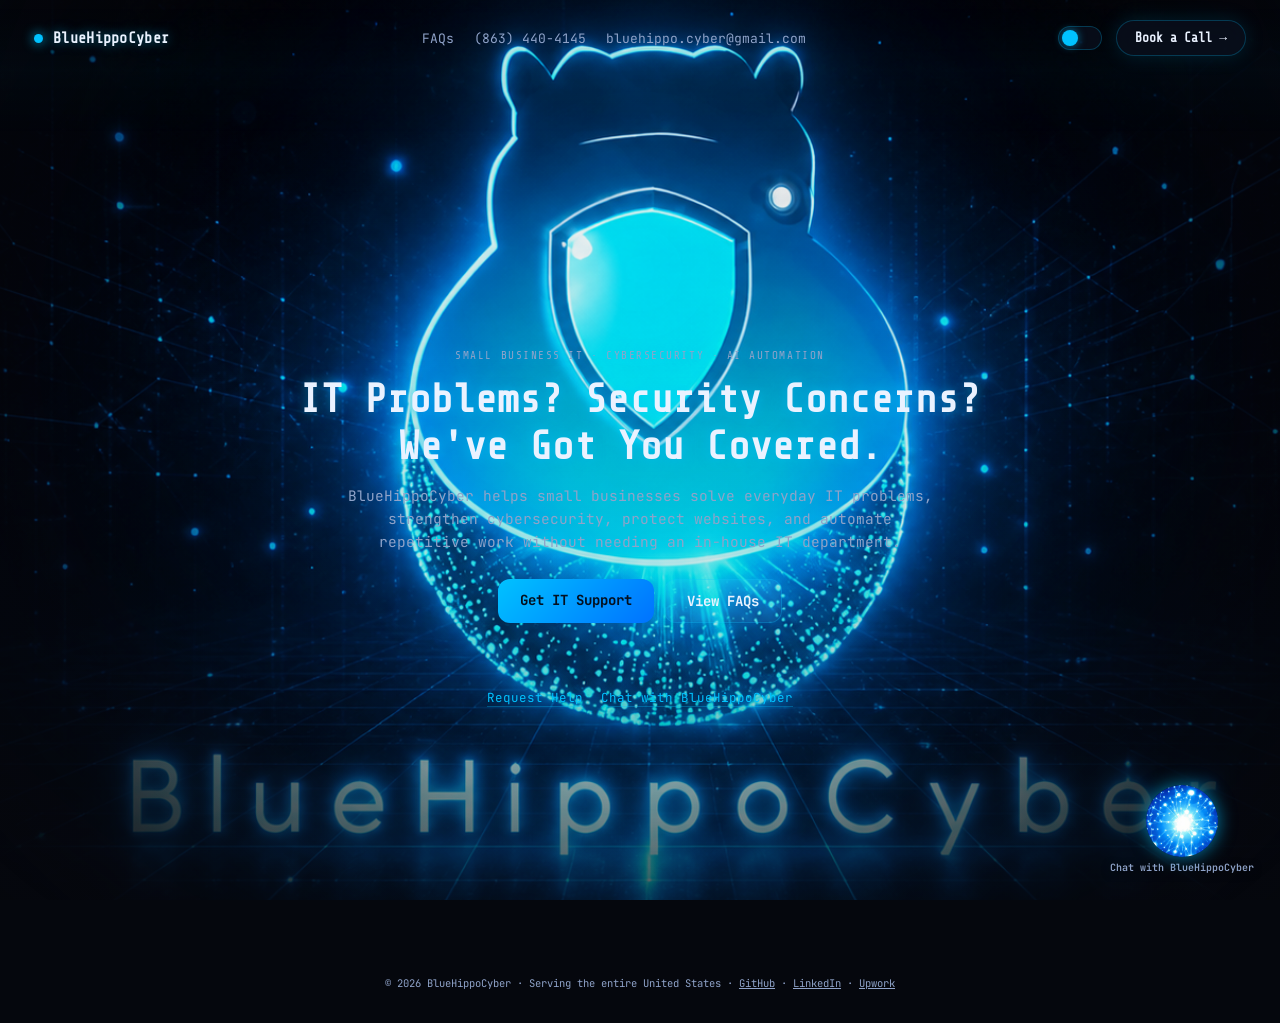
==== index.html @ e8dbc7f0 "Rework nav to automated JARVIS overlay (no dragging), service-first 6-card grid, full FAQ rewrite, s" ====
<!DOCTYPE html>
<html lang="en">
<head>
<meta charset="UTF-8" />
<meta name="viewport" content="width=device-width, initial-scale=1.0" />
<title>Small Business IT Support, Cybersecurity & AI Automation | BlueHippoCyber</title>
<meta name="description" content="BlueHippoCyber provides small business IT support, practical cybersecurity, website security, Microsoft 365 management, and AI agents & automation — one team, no jargon." />
<meta name="keywords" content="small business IT support, small business cybersecurity, website security review, Microsoft 365 management, AI automation for small business, AI agents, IT helpdesk" />
<link rel="canonical" href="https://bluehippocyber.com/" />
<meta name="robots" content="index, follow" />
<meta name="theme-color" content="#05070d" />

<meta property="og:type" content="website" />
<meta property="og:site_name" content="BlueHippoCyber" />
<meta property="og:title" content="IT Problems? Security Concerns? We've Got You Covered. | BlueHippoCyber" />
<meta property="og:description" content="Practical IT support, smarter security, and intelligent automation for small businesses — one team instead of five vendors." />
<meta property="og:url" content="https://bluehippocyber.com/" />
<meta property="og:image" content="https://bluehippocyber.com/assets/bhc-logo-black.png" />
<meta name="twitter:card" content="summary_large_image" />
<meta name="twitter:title" content="IT Problems? Security Concerns? We've Got You Covered. | BlueHippoCyber" />
<meta name="twitter:description" content="Practical IT support, smarter security, and intelligent automation for small businesses." />
<meta name="twitter:image" content="https://bluehippocyber.com/assets/bhc-logo-black.png" />

<link rel="icon" href="favicon.ico" sizes="any" />
<link rel="icon" href="favicon-32.png" type="image/png" sizes="32x32" />
<link rel="apple-touch-icon" href="apple-touch-icon.png" />
<link rel="preconnect" href="https://fonts.googleapis.com" />
<link rel="preconnect" href="https://fonts.gstatic.com" crossorigin />
<link href="https://fonts.googleapis.com/css2?family=Share+Tech+Mono&family=JetBrains+Mono:wght@400;500;600&display=swap" rel="stylesheet" />

<script type="application/ld+json">
{
  "@context": "https://schema.org",
  "@type": "ProfessionalService",
  "name": "BlueHippoCyber",
  "description": "Small business IT support, cybersecurity, website security, Microsoft 365 management, and AI agents & automation — practical help with no jargon, from one team.",
  "keywords": "small business IT support, small business cybersecurity, website security, identity and access management, MFA, AI automation, AI agents, incident response",
  "url": "https://bluehippocyber.com/",
  "telephone": "+18634404145",
  "email": "bluehippo.cyber@gmail.com",
  "areaServed": { "@type": "Country", "name": "United States" },
  "address": { "@type": "PostalAddress", "addressRegion": "FL", "addressCountry": "US" },
  "sameAs": ["https://github.com/keenan371", "https://www.linkedin.com/in/keenanmcgriff", "https://www.upwork.com/freelancers/keenanm"]
}
</script>
<script type="application/ld+json">
{
  "@context": "https://schema.org",
  "@type": "FAQPage",
  "mainEntity": [
    {"@type":"Question","name":"What does BlueHippoCyber do?","acceptedAnswer":{"@type":"Answer","text":"BlueHippoCyber provides small business IT support, cybersecurity assessments, website security, Microsoft 365 assistance, and AI automation solutions."}},
    {"@type":"Question","name":"Do you offer remote IT support?","acceptedAnswer":{"@type":"Answer","text":"Yes. Remote IT support is one of our primary services."}},
    {"@type":"Question","name":"How much do your services cost?","acceptedAnswer":{"@type":"Answer","text":"Pricing depends on the service, technical requirements, and scope. Contact us with your issue or project for an estimate."}}
  ]
}
</script>

<style>
:root{
  --bg:#05070d; --ink:#eaf2ff; --dim:#8fa3c9; --cyan:#00c2ff; --glass:rgba(14,20,38,0.55);
  --glass-border:rgba(0,194,255,0.25);
}
:root[data-theme="light"]{
  --bg:#f4f7fc; --ink:#0a1220; --dim:#4a5a78; --cyan:#0072ff; --glass:rgba(255,255,255,0.65);
  --glass-border:rgba(0,114,255,0.25);
}
*{box-sizing:border-box;margin:0;padding:0;}
html,body{height:100%;width:100%;background:var(--bg);color:var(--ink);
  font-family:"JetBrains Mono",monospace;transition:background .3s,color .3s;}
.brand,.headline,.panel h2,.eyebrow,.book-pill,.pill,.overlay-title{font-family:"Share Tech Mono",monospace;}
.headline,.eyebrow,.brand{text-shadow:0 0 12px rgba(0,194,255,0.55);}
#stage{position:relative;min-height:100vh;overflow-x:hidden;}

/* BHC logo — genuinely full-bleed, edge-to-edge, feathered so there's no
   visible crop boundary anywhere. Real glowing/pulsing motion — brightness,
   glow spread, and a slow scale breathe — so the hero has actual life.
   DO NOT REMOVE OR SHRINK THIS — it is the site's identity.
   bg-video, when present, plays underneath as an animated loop; the static
   logo stays mounted beneath it as the fallback if video can't load/play. */
.logo-bg{position:fixed;inset:0;z-index:0;overflow:hidden;background:var(--bg);pointer-events:none;transition:background .3s;}
.logo-bg img{position:absolute;top:50%;left:50%;width:120vw;height:120vh;min-width:120%;min-height:120%;
  transform:translate(-50%,-50%);object-fit:cover;opacity:0.95;
  -webkit-mask-image:radial-gradient(ellipse at 50% 40%, black 40%, transparent 82%);
  mask-image:radial-gradient(ellipse at 50% 40%, black 40%, transparent 82%);
  filter:drop-shadow(0 0 40px rgba(0,194,255,0.35));
  animation:logoBreathe 9s ease-in-out infinite;}
.logo-bg video{position:absolute;top:50%;left:50%;width:120vw;height:120vh;min-width:120%;min-height:120%;
  transform:translate(-50%,-50%);object-fit:cover;opacity:0;
  -webkit-mask-image:radial-gradient(ellipse at 50% 40%, black 40%, transparent 82%);
  mask-image:radial-gradient(ellipse at 50% 40%, black 40%, transparent 82%);
  filter:drop-shadow(0 0 40px rgba(0,194,255,0.35));
  transition:opacity .8s ease;}
.logo-bg video.ready{opacity:0.95;}
@keyframes logoBreathe{0%,100%{opacity:0.92;filter:drop-shadow(0 0 40px rgba(0,194,255,0.3));}50%{opacity:1;filter:drop-shadow(0 0 60px rgba(0,194,255,0.5));}}
.vignette{position:fixed;inset:0;z-index:3;pointer-events:none;
  background:radial-gradient(ellipse at 50% 30%, rgba(5,7,13,0) 0%, rgba(5,7,13,0.05) 40%, rgba(5,7,13,0.55) 100%);}
:root[data-theme="light"] .vignette{
  background:radial-gradient(ellipse at 50% 30%, rgba(244,247,252,0) 0%, rgba(244,247,252,0.05) 40%, rgba(244,247,252,0.55) 100%);}

.scanline{position:fixed;inset:0;z-index:4;pointer-events:none;overflow:hidden;opacity:0.35;}
.scanline::after{content:"";position:absolute;left:0;right:0;height:140px;
  background:linear-gradient(180deg,rgba(0,194,255,0) 0%,rgba(0,194,255,0.08) 50%,rgba(0,194,255,0) 100%);
  animation:scanSweep 7s linear infinite;}
@keyframes scanSweep{0%{top:-140px;}100%{top:100%;}}

.theme-toggle{border:1px solid var(--glass-border);background:var(--glass);backdrop-filter:blur(14px);
  width:44px;height:24px;border-radius:999px;display:flex;align-items:center;padding:3px;cursor:pointer;
  transition:all .2s;}
.theme-toggle .thumb{width:16px;height:16px;border-radius:50%;background:var(--cyan);transition:transform .25s;
  box-shadow:0 0 8px rgba(0,194,255,0.6);}
:root[data-theme="light"] .theme-toggle .thumb{transform:translateX(20px);}

.topbar{position:sticky;top:0;left:0;right:0;z-index:30;display:flex;align-items:center;
  justify-content:space-between;padding:20px 34px;background:rgba(5,7,13,0.0);}
:root[data-theme="light"] .topbar{background:rgba(244,247,252,0.0);}
.brand{display:flex;align-items:center;gap:10px;font-weight:700;letter-spacing:0.02em;font-size:15px;}
.brand .dot{width:9px;height:9px;border-radius:50%;background:var(--cyan);box-shadow:0 0 12px var(--cyan);}
.topbar nav{display:flex;gap:20px;font-size:13px;color:var(--dim);align-items:center;}
.topbar nav a,.topbar nav span.navlink{color:var(--dim);text-decoration:none;transition:color .2s;cursor:pointer;}
.topbar nav a:hover,.topbar nav span.navlink:hover{color:var(--ink);}
.book-pill{border:1px solid var(--glass-border);background:var(--glass);backdrop-filter:blur(14px);
  padding:9px 18px;border-radius:999px;color:var(--ink);text-decoration:none;font-size:13px;font-weight:600;
  box-shadow:0 0 20px rgba(0,194,255,0.15);transition:all .2s;}
.book-pill:hover{box-shadow:0 0 28px rgba(0,194,255,0.35);border-color:var(--cyan);}

/* ===== Home: service-first hero. Headline + CTA, then the 6-card service
   grid front and center. No FAQ competing for space here. ===== */
.home{position:relative;z-index:6;display:flex;flex-direction:column;align-items:center;
  text-align:center;padding:64px 20px 60px;min-height:100vh;justify-content:center;}
.home .eyebrow{font-size:11px;letter-spacing:.14em;text-transform:uppercase;color:var(--dim);margin-bottom:14px;}
.home .headline{font-size:clamp(26px,4vw,40px);font-weight:700;line-height:1.18;max-width:780px;margin-bottom:14px;}
.home .sub{color:var(--dim);font-size:14.5px;line-height:1.6;max-width:600px;margin-bottom:26px;}
.cta-row{display:flex;gap:10px;flex-wrap:wrap;justify-content:center;margin-bottom:40px;}
.btn{padding:12px 22px;border-radius:12px;font-size:14px;font-weight:700;text-decoration:none;
  display:inline-block;transition:transform .15s;border:none;cursor:pointer;font-family:inherit;}
.btn:hover{transform:translateY(-2px);}
.btn-primary{background:linear-gradient(135deg,#00c2ff,#0072ff);color:#04101f;}
.btn-ghost{border:1px solid var(--glass-border);color:var(--ink);background:rgba(255,255,255,0.04);}

.service-grid{display:grid;grid-template-columns:repeat(3,1fr);gap:14px;width:min(1080px,94vw);}
@media(max-width:900px){.service-grid{grid-template-columns:repeat(2,1fr);}}
@media(max-width:560px){.service-grid{grid-template-columns:1fr;}}
.service-card{text-align:left;border:1px solid var(--glass-border);border-radius:16px;padding:20px 20px 18px;
  background:var(--glass);backdrop-filter:blur(20px) saturate(140%);cursor:pointer;transition:all .18s;
  position:relative;overflow:hidden;}
.service-card:hover{border-color:var(--cyan);box-shadow:0 10px 30px rgba(0,194,255,0.2);transform:translateY(-3px);}
.service-card.featured{border-color:var(--cyan);box-shadow:0 0 24px rgba(0,194,255,0.22);}
.service-card .s-index{font-size:11px;color:var(--cyan);letter-spacing:.08em;margin-bottom:8px;display:block;}
.service-card h3{font-size:15.5px;font-weight:700;margin-bottom:6px;}
.service-card p{font-size:12px;color:var(--dim);line-height:1.5;}
.service-card .pill{position:absolute;top:16px;right:16px;}

.quick-row{margin-top:26px;display:flex;gap:18px;flex-wrap:wrap;justify-content:center;font-size:12.5px;color:var(--dim);}
.quick-row span.navlink{color:var(--cyan);text-decoration:none;cursor:pointer;border-bottom:1px solid rgba(0,194,255,0.3);}

.pill{display:inline-block;padding:4px 12px;border-radius:999px;font-size:10.5px;font-weight:700;letter-spacing:.03em;
  background:rgba(0,194,255,0.12);color:var(--cyan);border:1px solid var(--glass-border);}

/* ===== Overlay system — the JARVIS command layer. One overlay at a time:
   clicking a service/contact/FAQ fades the current view out and brings the
   selected content in with a liquid-glass expansion. No dragging, no manual
   repositioning — navigation is entirely automated. Real URLs via pushState
   so Back/Forward and sharing a link both work. ===== */
.overlay{position:fixed;inset:0;z-index:60;display:flex;align-items:center;justify-content:center;
  padding:24px;background:rgba(3,5,10,0.6);backdrop-filter:blur(6px);
  opacity:0;pointer-events:none;transition:opacity .32s ease;}
.overlay.active{opacity:1;pointer-events:auto;}
.overlay-card{width:min(760px,94vw);max-height:86vh;overflow-y:auto;background:var(--glass);
  border:1px solid var(--glass-border);border-radius:22px;backdrop-filter:blur(28px) saturate(150%);
  box-shadow:0 0 70px rgba(0,194,255,0.18), 0 24px 60px rgba(0,0,0,0.45), inset 0 1px 0 rgba(255,255,255,0.06);
  transform:scale(.92) translateY(18px);opacity:0;transition:transform .4s cubic-bezier(.2,.9,.25,1.1), opacity .4s;}
.overlay.active .overlay-card{transform:scale(1) translateY(0);opacity:1;}
.overlay-head{display:flex;align-items:center;justify-content:space-between;gap:12px;
  padding:18px 24px;border-bottom:1px solid var(--glass-border);background:rgba(0,194,255,0.05);
  position:sticky;top:0;backdrop-filter:blur(10px);}
.overlay-back{cursor:pointer;color:var(--dim);font-size:12.5px;display:flex;align-items:center;gap:6px;transition:color .15s;}
.overlay-back:hover{color:var(--cyan);}
.overlay-title{font-size:17px;font-weight:700;display:flex;align-items:center;gap:8px;}
.overlay-title .pulse-dot{width:7px;height:7px;border-radius:50%;background:var(--cyan);
  box-shadow:0 0 10px var(--cyan);animation:mpulse 1.8s ease-in-out infinite;}
.overlay-close{cursor:pointer;color:var(--dim);font-size:17px;padding:2px 6px;border-radius:6px;transition:all .15s;}
.overlay-close:hover{color:var(--ink);background:rgba(255,80,80,0.18);}
.overlay-body{padding:22px 26px 28px;font-size:13.5px;line-height:1.6;}
.overlay-body .panel-sub{color:var(--dim);font-size:12.5px;margin-bottom:14px;}
.overlay-body p{margin-bottom:10px;}
.overlay-body ul{margin:0 0 14px 18px;line-height:1.7;}

.demo-grid{display:grid;grid-template-columns:repeat(auto-fit,minmax(170px,1fr));gap:10px;margin:14px 0 16px;}
.demo-card{border:1px dashed var(--glass-border);border-radius:12px;padding:12px 14px;}
.demo-card .dtitle{color:var(--ink);font-weight:600;font-size:12.5px;margin-bottom:6px;}
.demo-badge{display:inline-block;font-size:9.5px;letter-spacing:.05em;color:var(--cyan);
  border:1px solid var(--glass-border);border-radius:999px;padding:2px 8px;text-transform:uppercase;}

.faq-tabs{display:flex;gap:8px;flex-wrap:wrap;margin-bottom:16px;}
.faq-tab{font-size:11.5px;padding:6px 13px;border-radius:999px;border:1px solid var(--glass-border);
  cursor:pointer;color:var(--dim);background:transparent;transition:all .15s;}
.faq-tab.active{color:var(--cyan);border-color:var(--cyan);background:rgba(0,194,255,0.08);}
.faq-row{display:flex;flex-direction:column;gap:10px;}
.faq-item{border:1px solid var(--glass-border);border-radius:12px;padding:14px 18px;cursor:pointer;transition:all .15s;}
.faq-item:hover{border-color:var(--cyan);}
.faq-q{font-size:13.5px;font-weight:600;display:flex;justify-content:space-between;align-items:center;gap:8px;}
.faq-q::after{content:"+";color:var(--cyan);font-size:17px;transition:transform .2s;flex-shrink:0;}
.faq-item.open .faq-q::after{transform:rotate(45deg);}
.faq-a{max-height:0;overflow:hidden;transition:max-height .25s ease;font-size:12.5px;color:var(--dim);line-height:1.55;}
.faq-item.open .faq-a{max-height:300px;margin-top:8px;}

.audit-input{background:rgba(255,255,255,0.06);border:1px solid var(--glass-border);border-radius:10px;
  padding:11px 13px;color:var(--ink);font-family:"JetBrains Mono",monospace;font-size:13px;width:100%;}
.audit-input:focus{outline:none;border-color:var(--cyan);}
.audit-input::placeholder{color:var(--dim);}
textarea.audit-input{resize:vertical;min-height:90px;line-height:1.5;}

@media(prefers-reduced-motion:reduce){
  .overlay,.overlay-card,.service-card,.logo-bg img,.logo-bg video,.scanline::after,.pulse-dot,.chat-orb,.chat-orb::after{
    transition:none !important;animation:none !important;}
}

/* liquid glass modal — chat only */
.panel-backdrop{position:fixed;inset:0;z-index:70;background:rgba(3,5,10,0.55);backdrop-filter:blur(4px);
  display:none;align-items:center;justify-content:center;}
.panel-backdrop.open{display:flex;}
.panel{width:min(480px,92vw);max-height:78vh;overflow-y:auto;background:var(--glass);
  border:1px solid var(--glass-border);border-radius:24px;padding:30px;backdrop-filter:blur(28px) saturate(150%);
  box-shadow:0 0 70px rgba(0,194,255,0.18), inset 0 1px 0 rgba(255,255,255,0.06);position:relative;}
.panel h2{font-size:19px;margin-bottom:4px;}
.panel .panel-sub{color:var(--dim);font-size:13px;margin-bottom:18px;}
.panel .close{position:absolute;top:16px;right:20px;cursor:pointer;color:var(--dim);font-size:18px;}

/* BHC chat widget */
.chat-fab{position:fixed;bottom:26px;right:26px;z-index:40;display:flex;flex-direction:column;
  align-items:center;gap:4px;cursor:pointer;}
.chat-orb{width:72px;height:72px;border-radius:50%;position:relative;overflow:hidden;
  background:radial-gradient(circle at 50% 55%, rgba(0,194,255,0.28), rgba(4,16,31,0) 70%);
  animation:mpulse 2.6s ease-in-out infinite;box-shadow:0 0 18px rgba(0,194,255,0.65);}
.chat-orb img{position:absolute;top:50%;left:50%;width:190%;height:190%;transform:translate(-50%,-50%);object-fit:cover;}
.chat-orb::after{content:"";position:absolute;inset:-6px;border-radius:50%;
  border:1px solid rgba(0,194,255,0.4);animation:mring 2.6s ease-in-out infinite;}
@keyframes mpulse{0%,100%{transform:scale(1);}50%{transform:scale(1.06);}}
@keyframes mring{0%{transform:scale(1);opacity:.7;}100%{transform:scale(1.35);opacity:0;}}
.chat-fab-label{font-size:10px;color:var(--dim);text-shadow:0 2px 8px rgba(0,0,0,0.8);font-weight:600;}
.chat-bubble{position:absolute;bottom:84px;right:0;max-width:220px;background:rgba(9,14,28,0.92);
  border:1px solid var(--glass-border);border-radius:14px 14px 4px 14px;padding:10px 13px;
  font-size:12px;line-height:1.4;color:#eaf2ff;opacity:0;transform:translateY(6px);
  transition:opacity .3s, transform .3s;pointer-events:none;}
.chat-bubble.show{opacity:1;transform:translateY(0);}
.chat-window{display:flex;flex-direction:column;height:min(60vh,520px);width:min(360px,88vw);}
.chat-log{flex:1;overflow-y:auto;padding:4px 2px 10px;display:flex;flex-direction:column;gap:10px;}
.chat-msg{max-width:85%;padding:9px 13px;border-radius:14px;font-size:13px;line-height:1.5;}
.chat-msg.user{align-self:flex-end;background:linear-gradient(135deg,#00c2ff,#0072ff);color:#04101f;border-radius:14px 14px 4px 14px;}
.chat-msg.assistant{align-self:flex-start;background:rgba(255,255,255,0.06);color:#dce8fb;border-radius:14px 14px 14px 4px;}
.chat-msg.typing{font-style:italic;color:var(--dim);}
.chat-input-row{display:flex;gap:8px;margin-top:8px;}
.chat-input-row input{flex:1;background:rgba(255,255,255,0.06);border:1px solid var(--glass-border);
  border-radius:10px;padding:10px 12px;color:var(--ink);font-family:"JetBrains Mono",monospace;font-size:13px;}
.chat-input-row input:focus{outline:none;border-color:var(--cyan);}
.chat-input-row button{background:linear-gradient(135deg,#00c2ff,#0072ff);color:#04101f;border:none;
  border-radius:10px;padding:0 16px;font-weight:700;cursor:pointer;font-family:"Share Tech Mono",monospace;}

.bottombar{text-align:center;position:relative;z-index:6;padding:0 20px 34px;font-size:10.5px;color:var(--dim);}
.bottombar a{color:var(--dim);}
@media(max-width:640px){ .topbar nav a:not(.book-pill){display:none;} }
</style>
<script>
  window.va = window.va || function () { (window.vaq = window.vaq || []).push(arguments); };
</script>
<script defer src="/_vercel/insights/script.js"></script>
</head>
<body>
<div id="stage">
  <div class="logo-bg">
    <img id="heroLogo" src="assets/bhc-logo-black.png" alt="BlueHippoCyber" />
    <video id="heroVideo" muted loop playsinline autoplay preload="none"></video>
  </div>
  <div class="scanline"></div>
  <div class="vignette"></div>

  <header class="topbar">
    <div class="brand"><span class="dot"></span> BlueHippoCyber</div>
    <nav>
      <span class="navlink" onclick="navigate('faq')">FAQs</span>
      <a href="sms:+18634404145" title="Text us">(863) 440-4145</a>
      <a href="mailto:bluehippo.cyber@gmail.com">bluehippo.cyber@gmail.com</a>
    </nav>
    <div style="display:flex;align-items:center;gap:14px;">
      <div class="theme-toggle" id="themeToggle" title="Toggle light/dark"><div class="thumb"></div></div>
      <a class="book-pill" href="https://calendar.app.google/ikEVkrWRQRKCw77V7" target="_blank" rel="noopener">Book a Call →</a>
    </div>
  </header>

  <div class="home">
    <div class="eyebrow">Small Business IT · Cybersecurity · AI Automation</div>
    <h1 class="headline">IT Problems? Security Concerns? We've Got You Covered.</h1>
    <div class="sub">BlueHippoCyber helps small businesses solve everyday IT problems, strengthen cybersecurity, protect websites, and automate repetitive work without needing an in-house IT department.</div>
    <div class="cta-row">
      <a class="btn btn-primary" href="https://calendar.app.google/ikEVkrWRQRKCw77V7" target="_blank" rel="noopener">Get IT Support</a>
      <span class="btn btn-ghost" onclick="navigate('faq')">View FAQs</span>
    </div>
    <div class="service-grid" id="serviceGrid"></div>
    <div class="quick-row">
      <span class="navlink" onclick="navigate('contact')">Request Help</span>
      <span class="navlink" onclick="openChatWidget()">Chat with BlueHippoCyber</span>
    </div>
  </div>

  <div class="chat-fab" id="chatFab">
    <div class="chat-bubble" id="chatBubble"></div>
    <div class="chat-orb"><img id="chatOrbImg" src="assets/obsidian-brain-blue.jpg" alt="BlueHippoCyber chat" /></div>
    <div class="chat-fab-label">Chat with BlueHippoCyber</div>
  </div>

  <div class="bottombar">© 2026 BlueHippoCyber · Serving the entire United States · <a href="https://github.com/keenan371" target="_blank" rel="noopener">GitHub</a> · <a href="https://www.linkedin.com/in/keenanmcgriff" target="_blank" rel="noopener">LinkedIn</a> · <a href="https://www.upwork.com/freelancers/keenanm" target="_blank" rel="noopener">Upwork</a></div>
</div>

<!-- JARVIS overlay — single automated panel, no dragging -->
<div class="overlay" id="overlay">
  <div class="overlay-card" id="overlayCard"></div>
</div>

<!-- chat-only modal -->
<div class="panel-backdrop" id="panelBackdrop">
  <div class="panel" id="panelBody">
    <div class="close" onclick="closePanel()">✕</div>
  </div>
</div>

<script>
/* ===================================================================
   Six core services + contact. Each service: title/sub/body(html)/demos.
   Demos are explicitly "Demo Coming Soon" placeholders — nothing here
   claims a video exists until real footage is uploaded.
   =================================================================== */
const SERVICES = [
  { key:"itsupport", title:"Small Business IT Support", short:"Everyday IT problems, handled remotely — no in-house IT department required.", tag:"FEATURED", featured:true,
    sub:"Practical, responsive IT support — no long-term contract required",
    body:`<p><b>Small Business IT Support</b> is our primary offer: hands-on help with the everyday IT problems that slow a small business down — slow computers, printer and network issues, email and account lockouts, new-employee setup, and vendor coordination.</p>
      <ul>
        <li><b>Remote Troubleshooting</b> — computer, software, printer and print-queue issues.</li>
        <li><b>Microsoft 365 &amp; Email Support</b> — account, access and configuration issues.</li>
        <li><b>Device &amp; Network Setup</b> — new computers, printers, Wi-Fi and office network configuration.</li>
        <li><b>Vendor Coordination</b> — we work with your ISP, software vendors and other providers so you don't have to.</li>
        <li><b>New Hire &amp; Offboarding Setup</b> — accounts, devices and access handled correctly from day one.</li>
      </ul>`,
    demos:["Windows Troubleshooting","Printer Troubleshooting","Help Desk Ticket Workflows"] },
  { key:"cybersecurity", title:"Cybersecurity Assessments & Protection", short:"Vulnerability scans, phishing tests and account security — scoped to what matters.", tag:"2026",
    sub:"Focused assessments and practical security improvements",
    body:`<p>We help small businesses find and close the security gaps that matter most — without enterprise overhead or confusing jargon.</p>
      <ul>
        <li><b>Vulnerability Assessments</b> — identify exposed systems and prioritize confirmed findings.</li>
        <li><b>Phishing Resilience Assessment</b> — test awareness and identify where safer habits and controls are needed.</li>
        <li><b>Account Security Reviews</b> — password, MFA and account practices, reviewed without collecting passwords.</li>
        <li><b>Dark Web Exposure Report</b> — review discovered business-account exposure and recommend next steps.</li>
        <li><b>Security Documentation</b> — practical policies matched to how the business operates.</li>
      </ul>`,
    demos:["Vulnerability Scan Walkthrough","Phishing Resilience Test","Dark Web Exposure Report"] },
  { key:"websecurity", title:"Website & Web Application Security", short:"Reviews for AI-built and hand-built sites alike — including vibe-coded apps.", tag:"NEW",
    sub:"Review and harden the site your business depends on",
    body:`<p>Your website is often the first thing a customer — and an attacker — sees. We review it for real-world risk and fix what matters.</p>
      <ul>
        <li><b>AI-Built Site Review</b> — a focused checkup for sites built with AI tools or "vibe-coded," checking for exposed secrets, access-control problems, authentication risks and deployment misconfigurations.</li>
        <li><b>Configuration &amp; Hardening</b> — hosting, DNS, SSL, admin access and plugin/dependency review.</li>
        <li><b>Ongoing Security Management</b> — periodic re-checks so new issues don't sit unnoticed.</li>
      </ul>
      <p style="font-size:12px;color:var(--dim);margin-top:4px;">BlueHippoCyber performs authorized, scope-limited web application security testing within its established capabilities. Comprehensive professional penetration testing can be arranged through qualified specialist providers, subject to confirmed availability and scope.</p>`,
    demos:["AI-Built Website Security Review","Security Hardening","Weekly Reporting"] },
  { key:"m365", title:"Microsoft 365 & Identity Security", short:"Monthly reviews that catch configuration drift before it becomes a problem.", tag:"RECURRING",
    sub:"A practical monthly check for configuration drift and new recommendations",
    body:`<p>Microsoft 365 changes constantly. Each month, we review the tenant's relevant security recommendations, advisories and Purview compliance items, then document the actions that matter most.</p>
      <ul><li>Security dashboard recommendations and advisories</li><li>Identity, MFA and privileged-access review</li><li>Relevant Purview compliance dashboard items</li><li>Prioritized findings and a concise monthly evidence summary</li></ul>
      <p style="font-size:12px;color:var(--dim);margin-top:4px;">Monthly plans are scoped to tenant size, licensing and access. Implementation, licenses, legal advice and compliance certification are not automatically included.</p>`,
    demos:["User Provisioning","MFA Configuration","Identity Management"] },
  { key:"aiautomation", title:"AI Agents, Copilots & Business Automation", short:"Custom agents and workflow automation for the repetitive stuff.", tag:"NEW",
    sub:"Practical automation that removes busywork, not jobs",
    body:`<p>We build AI agents and automations that handle the repetitive work eating into a small business's day — lead follow-up, scheduling, data entry and routine customer questions.</p>
      <ul>
        <li><b>Custom Agents &amp; Copilots</b> — assistants trained on your business for internal or customer-facing use.</li>
        <li><b>Microsoft Copilot &amp; Power Automate</b> — discussed case by case, dependent on licensing, integrations and validated technical scope.</li>
        <li><b>Workflow Automation</b> — connect your existing tools so information moves without manual re-entry.</li>
      </ul>`,
    demos:["Custom Agents","Knowledge Assistants","Workflow Automation"] },
  { key:"aisecurity", title:"AI Security, Governance & Digital Protection", short:"Guardrails for the AI tools your team is already using.", tag:"NEW",
    sub:"Adopting AI without creating new risk",
    body:`<p>As businesses add AI tools and agents, new risks come with them — data exposure, unreliable outputs and unclear accountability. We help set guardrails before they become problems.</p>
      <ul>
        <li><b>AI Usage Policy</b> — practical rules for how staff can (and can't) use AI tools.</li>
        <li><b>AI Risk Review</b> — assess what data your AI tools can see and where that could go wrong.</li>
        <li><b>Agent &amp; Automation Oversight</b> — guardrails for AI agents that take real actions in your systems.</li>
      </ul>`,
    demos:["AI Risk Review","Agent Oversight Setup"] },
];
const PANELS = {};
SERVICES.forEach(s => PANELS[s.key] = s);

/* ===== FAQs — complete rewrite. No LedgerGuard, no tax-firm positioning. ===== */
const FAQS = [
  { cat:"General", q:"What does BlueHippoCyber do?", a:"BlueHippoCyber provides small business IT support, cybersecurity assessments, website security, Microsoft 365 assistance, and AI automation solutions." },
  { cat:"General", q:"What types of businesses do you work with?", a:"We work with small businesses across multiple industries, including contractors, fabrication shops, professional offices, retailers, and technology service providers." },
  { cat:"General", q:"Do I need a full-time IT department to work with you?", a:"No. We help businesses that need practical IT assistance without maintaining a full-time internal IT team." },
  { cat:"IT Support", q:"Can you help with computer and printer problems?", a:"Yes. We offer remote troubleshooting for supported computer, software, printer configuration, and print queue issues. Problems requiring physical repair or onsite access are assessed separately." },
  { cat:"IT Support", q:"Do you offer remote IT support?", a:"Yes. Remote IT support is one of our primary services." },
  { cat:"IT Support", q:"Can you help with Microsoft 365 and business email?", a:"We assist with supported Microsoft 365 account, email, access, and configuration issues." },
  { cat:"IT Support", q:"Do you offer ongoing IT support?", a:"Ongoing support arrangements can be discussed based on the business's needs and agreed service scope." },
  { cat:"Cybersecurity", q:"What cybersecurity services do you offer?", a:"Services include vulnerability assessments, account security reviews, phishing resilience assessments, password hygiene reviews, security documentation, and other scoped security evaluations." },
  { cat:"Cybersecurity", q:"Can you assess the security of our website?", a:"Yes. BlueHippoCyber provides website security reviews, configuration assessments, vulnerability identification, remediation guidance, and ongoing security management." },
  { cat:"Cybersecurity", q:"Do you review AI-generated or vibe-coded websites?", a:"Yes. We review AI-built websites and applications for security weaknesses such as exposed secrets, access-control problems, authentication risks, and deployment misconfigurations." },
  { cat:"Cybersecurity", q:"Do you perform penetration testing?", a:"BlueHippoCyber performs authorized, scope-limited web application security testing within its established capabilities. Comprehensive professional penetration testing engagements can be arranged through qualified specialist providers, subject to confirmed availability and scope." },
  { cat:"Cybersecurity", q:"Can you guarantee that our business won't be hacked?", a:"No security provider can guarantee complete protection. Our goal is to identify risks, strengthen safeguards, and help businesses make informed security decisions." },
  { cat:"AI & Automation", q:"Can you build AI agents for my business?", a:"Yes. We develop custom agents and automation workflows for tasks such as information retrieval, customer intake, ticket routing, and repetitive administrative processes." },
  { cat:"AI & Automation", q:"Can you build Microsoft Copilot agents?", a:"We can discuss Microsoft Copilot and Power Automate solutions, with implementation dependent on the required licensing, integrations, and validated technical scope." },
  { cat:"AI & Automation", q:"Can you help protect company information when employees use AI?", a:"We offer AI usage policy guidance, risk assessments, and security reviews to help businesses understand and reduce potential data exposure." },
  { cat:"Working With Us", q:"How much do your services cost?", a:"Pricing depends on the service, technical requirements, and scope. Contact us with your issue or project for an estimate." },
  { cat:"Working With Us", q:"How do we get started?", a:"Submit a support request or book a consultation. We'll discuss the problem, determine the appropriate scope, and explain the next steps." },
  { cat:"Working With Us", q:"What information do you need from us?", a:"We typically begin with a description of the issue, relevant system details, and an authorized contact. Any required access is arranged securely after the scope is agreed upon." },
  { cat:"Working With Us", q:"How is our information handled?", a:"We limit access to information necessary for the agreed work and use appropriate safeguards when handling client systems and data." },
];
const FAQ_CATS = ["General","IT Support","Cybersecurity","AI & Automation","Working With Us"];
let activeFaqCat = "General";

/* ===== URL routing — real, shareable, back/forward-safe paths.
   vercel.json rewrites /services/*, /contact and /faq to this file, so a
   direct load or a shared link lands on the right overlay. ===== */
const ROUTES = {
  itsupport:"/services/it-support", cybersecurity:"/services/cybersecurity",
  websecurity:"/services/website-security", m365:"/services/microsoft-365",
  aiautomation:"/services/ai-automation", aisecurity:"/services/ai-security",
  contact:"/contact", faq:"/faq",
};
const ROUTES_REVERSE = {};
Object.keys(ROUTES).forEach(k => ROUTES_REVERSE[ROUTES[k]] = k);
let currentKey = null;
let lastContext = null; // service key that opened contact, for prefill

function renderDemos(list){
  if(!list || !list.length) return '';
  return `<div class="demo-grid">${list.map(t =>
    `<div class="demo-card"><div class="dtitle">${t}</div><span class="demo-badge">Demo Coming Soon</span></div>`
  ).join('')}</div>`;
}

function renderServiceOverlay(key){
  const p = PANELS[key];
  document.title = p.title + " | BlueHippoCyber";
  return `
    <div class="overlay-head">
      <div class="overlay-back" onclick="navigate(null)">← Back to Services</div>
      <div class="overlay-title"><span class="pulse-dot"></span>${p.title}</div>
      <div class="overlay-close" onclick="navigate(null)">✕</div>
    </div>
    <div class="overlay-body">
      <div class="panel-sub">${p.sub}</div>
      ${p.body}
      <div style="font-size:11px;letter-spacing:.1em;text-transform:uppercase;color:var(--dim);margin:18px 0 8px;">Demonstrations</div>
      ${renderDemos(p.demos)}
      <a class="btn btn-primary" href="#" onclick="navigate('contact',{service:'${key}'});return false;">Request Help With This</a>
    </div>`;
}

function renderFaqList(){
  return FAQS.filter(f => f.cat === activeFaqCat).map((f,i) =>
    `<div class="faq-item" data-i="${i}"><div class="faq-q">${f.q}</div><div class="faq-a">${f.a}</div></div>`
  ).join('');
}

function renderFaqOverlay(){
  document.title = "FAQs | BlueHippoCyber";
  return `
    <div class="overlay-head">
      <div class="overlay-back" onclick="navigate(null)">← Back</div>
      <div class="overlay-title"><span class="pulse-dot"></span>FAQs</div>
      <div class="overlay-close" onclick="navigate(null)">✕</div>
    </div>
    <div class="overlay-body">
      <div class="faq-tabs" id="faqTabs">${FAQ_CATS.map(c =>
        `<div class="faq-tab${c===activeFaqCat?' active':''}" onclick="setFaqCat('${c}')">${c}</div>`).join('')}</div>
      <div class="faq-row" id="faqList">${renderFaqList()}</div>
    </div>`;
}

function setFaqCat(cat){
  activeFaqCat = cat;
  document.getElementById('faqTabs').innerHTML = FAQ_CATS.map(c =>
    `<div class="faq-tab${c===activeFaqCat?' active':''}" onclick="setFaqCat('${c}')">${c}</div>`).join('');
  document.getElementById('faqList').innerHTML = renderFaqList();
  wireFaqItems();
}

function wireFaqItems(){
  document.querySelectorAll('#faqList .faq-item').forEach(item => {
    item.querySelector('.faq-q').addEventListener('click', () => item.classList.toggle('open'));
  });
}

function renderContactOverlay(serviceKey){
  const svc = serviceKey && PANELS[serviceKey] ? PANELS[serviceKey].title : '';
  document.title = "Contact | BlueHippoCyber";
  return `
    <div class="overlay-head">
      <div class="overlay-back" onclick="navigate(null)">← Back</div>
      <div class="overlay-title"><span class="pulse-dot"></span>Request Help</div>
      <div class="overlay-close" onclick="navigate(null)">✕</div>
    </div>
    <div class="overlay-body">
      <div class="panel-sub">${svc ? 'Re: ' + svc : 'Tell us what\\'s going on — we\\'ll take it from there.'}</div>
      <form id="leadForm" onsubmit="submitLead(event)" style="display:flex;flex-direction:column;gap:10px;">
        <input type="hidden" name="service" value="${serviceKey || ''}" />
        <input class="audit-input" name="name" placeholder="Name" required />
        <div style="display:flex;gap:10px;">
          <input class="audit-input" name="email" type="email" placeholder="Email" style="flex:1;" />
          <input class="audit-input" name="phone" type="tel" placeholder="Phone" style="flex:1;" />
        </div>
        <textarea class="audit-input" name="message" placeholder="Tell us what's going on..." required></textarea>
        <input class="audit-input" name="business" placeholder="Business name (optional)" />
        <button class="btn btn-primary" type="submit" style="margin-top:4px;">Send</button>
        <div id="leadFormMsg" style="font-size:12px;color:var(--dim);min-height:16px;"></div>
      </form>
      <p style="font-size:11.5px;color:var(--dim);margin-top:8px;">Prefer to talk first? <a href="https://calendar.app.google/ikEVkrWRQRKCw77V7" target="_blank" rel="noopener" style="color:var(--cyan);">Book a call</a> or text (863) 440-4145.</p>
    </div>`;
}

async function submitLead(event){
  event.preventDefault();
  const form = event.target;
  const btn = form.querySelector('button[type="submit"]');
  const msg = document.getElementById('leadFormMsg');
  const data = Object.fromEntries(new FormData(form).entries());
  if(!data.email && !data.phone){
    msg.textContent = "Please add an email or phone number so we can reach you.";
    msg.style.color = '#ff8080';
    return;
  }
  btn.disabled = true;
  btn.textContent = 'Sending…';
  try {
    const res = await fetch('https://n8n-jtbg.srv1669998.hstgr.cloud/webhook/bhc-website-lead', {
      method: 'POST',
      headers: { 'Content-Type': 'application/json' },
      body: JSON.stringify({ source: 'bhc-main-site-contact', sourcePage: location.pathname, ...data }),
    });
    if(!res.ok) throw new Error('bad response');
    document.getElementById('overlayCard').querySelector('.overlay-body').innerHTML =
      `<h2 style="font-size:17px;margin-bottom:4px;">Thanks for reaching out to BlueHippoCyber.</h2>
       <p>We received your request and will review it as soon as possible. If it's urgent, text (863) 440-4145.</p>`;
  } catch(e){
    btn.disabled = false;
    btn.textContent = 'Send';
    msg.textContent = "Something didn't go through — text (863) 440-4145 or email bluehippo.cyber@gmail.com directly.";
    msg.style.color = '#ff8080';
  }
}

/* ===== overlay open/close — single panel, automated transitions, real URLs ===== */
function buildOverlayHtml(key, ctx){
  if(key === 'faq') return renderFaqOverlay();
  if(key === 'contact') return renderContactOverlay(ctx && ctx.service);
  if(PANELS[key]) return renderServiceOverlay(key);
  return '';
}

function navigate(key, ctx, skipPush){
  const overlay = document.getElementById('overlay');
  const card = document.getElementById('overlayCard');
  if(key === null || key === undefined){
    overlay.classList.remove('active');
    document.title = "Small Business IT Support, Cybersecurity & AI Automation | BlueHippoCyber";
    currentKey = null;
    if(!skipPush) history.pushState({key:null}, '', '/');
    return;
  }
  if(key === 'contact' && ctx && ctx.service) lastContext = ctx.service;
  const html = buildOverlayHtml(key, ctx || (key==='contact' ? {service:lastContext} : null));
  if(!html) return;
  card.innerHTML = html;
  overlay.classList.add('active');
  currentKey = key;
  if(key === 'faq') wireFaqItems();
  if(!skipPush && ROUTES[key]) history.pushState({key}, '', ROUTES[key]);
}

window.addEventListener('popstate', () => {
  const key = ROUTES_REVERSE[location.pathname];
  navigate(key || null, null, true);
});

/* initial load — honor a direct/shared link */
(function initRoute(){
  const key = ROUTES_REVERSE[location.pathname];
  if(key){
    const card = document.getElementById('overlayCard');
    card.innerHTML = buildOverlayHtml(key);
    document.getElementById('overlay').classList.add('active');
    currentKey = key;
    if(key === 'faq') wireFaqItems();
  }
})();

/* ===== render the service grid ===== */
document.getElementById('serviceGrid').innerHTML = SERVICES.map((s,i) => `
  <div class="service-card${s.featured?' featured':''}" onclick="navigate('${s.key}')">
    <span class="pill">${s.tag}</span>
    <span class="s-index">0${i+1}</span>
    <h3>${s.title}</h3>
    <p>${s.short}</p>
  </div>`).join('');

/* ===== mobile/legacy single modal — used only by chat now ===== */
function closePanel(){
  document.getElementById('panelBackdrop').classList.remove('open');
}
document.getElementById('panelBackdrop').addEventListener('click', function(e){ if(e.target === this) closePanel(); });

/* ===== theme toggle — swaps hero logo image and dark/light CSS vars.
   Chat orb stays the neon obsidian-brain image regardless of theme. ===== */
function applyTheme(theme){
  document.documentElement.setAttribute('data-theme', theme);
  document.getElementById('heroLogo').src = theme === 'light' ? 'assets/bhc-logo-white.png' : 'assets/bhc-logo-black.png';
  localStorage.setItem('bhc-theme', theme);
}
document.getElementById('themeToggle').addEventListener('click', () => {
  const current = document.documentElement.getAttribute('data-theme') === 'light' ? 'light' : 'dark';
  applyTheme(current === 'light' ? 'dark' : 'light');
});
applyTheme(localStorage.getItem('bhc-theme') === 'light' ? 'light' : 'dark');

/* ===== animated background hook — swaps in a Higgsfield-generated loop
   once the asset exists. Until BHC_BG_VIDEO_URL is set, the static
   breathing logo (above) remains the only background; nothing here claims
   a video exists that hasn't been generated. Respects reduced-motion. ===== */
const BHC_BG_VIDEO_URL = ""; // set to e.g. "assets/bhc-bg-loop.mp4" once generated
(function initBgVideo(){
  const reduceMotion = window.matchMedia && window.matchMedia('(prefers-reduced-motion: reduce)').matches;
  if(!BHC_BG_VIDEO_URL || reduceMotion) return;
  const v = document.getElementById('heroVideo');
  v.src = BHC_BG_VIDEO_URL;
  v.addEventListener('canplay', () => v.classList.add('ready'));
  v.play().catch(() => {});
})();

/* ===== FAQ accordion is wired per-render via wireFaqItems() ===== */

/* ===== BHC chat — calls /api/chat, auto-greets, navigates via [NAV:key] ===== */
const chatHistory = [];
let chatOpen = false;

function renderChatShell(){
  document.getElementById('panelBody').innerHTML = `
    <div class="close" onclick="closePanel()">✕</div>
    <h2>BlueHippoCyber</h2>
    <div class="panel-sub">Ask about IT support, cybersecurity, website security, Microsoft 365 or AI automation</div>
    <div class="chat-window">
      <div class="chat-log" id="chatLog"></div>
      <div class="chat-input-row">
        <input id="chatInput" type="text" placeholder="Type a message…" />
        <button onclick="sendChat()">Send</button>
      </div>
    </div>`;
  document.getElementById('chatInput').addEventListener('keydown', e => { if(e.key === 'Enter') sendChat(); });
  chatHistory.forEach(m => appendChatBubble(m.role, m.content));
}

function appendChatBubble(role, text){
  const log = document.getElementById('chatLog');
  if(!log) return;
  const div = document.createElement('div');
  div.className = 'chat-msg ' + role;
  div.textContent = text;
  log.appendChild(div);
  log.scrollTop = log.scrollHeight;
  return div;
}

function openChatWidget(){
  document.getElementById('chatBubble').classList.remove('show');
  document.getElementById('panelBackdrop').classList.add('open');
  chatOpen = true;
  renderChatShell();
  if(chatHistory.length === 0) greetVisitor();
}

async function greetVisitor(){
  const bubble = appendChatBubble('assistant', "Hey — thanks for visiting BlueHippoCyber! How can I help you today? What kind of business do you have?");
  chatHistory.push({ role: 'assistant', content: bubble.textContent });
}

async function sendChat(){
  const input = document.getElementById('chatInput');
  const text = input.value.trim();
  if(!text) return;
  input.value = '';
  appendChatBubble('user', text);
  chatHistory.push({ role: 'user', content: text });

  const typing = appendChatBubble('assistant typing', 'Typing…');
  try {
    const res = await fetch('/api/chat', {
      method: 'POST',
      headers: { 'Content-Type': 'application/json' },
      body: JSON.stringify({ messages: chatHistory })
    });
    const data = await res.json();
    typing.remove();
    if(!res.ok || data.error){
      appendChatBubble('assistant', "Sorry — I'm offline right now. Call (863) 440-4145 or book a call directly.");
      return;
    }
    let reply = data.reply || '';
    const navMatch = reply.match(/\[NAV:(\w+)\]/);
    reply = reply.replace(/\[NAV:\w+\]/, '').trim();
    appendChatBubble('assistant', reply);
    chatHistory.push({ role: 'assistant', content: reply });
    if(navMatch && PANELS[navMatch[1]]){
      closePanel();
      setTimeout(() => navigate(navMatch[1]), 400);
    }
  } catch(e){
    typing.remove();
    appendChatBubble('assistant', "Sorry — I'm offline right now. Call (863) 440-4145 or book a call directly.");
  }
}

document.getElementById('chatFab').addEventListener('click', openChatWidget);

/* auto-greet bubble a few seconds after page load — invites the click, doesn't block */
window.addEventListener('load', () => {
  setTimeout(() => {
    if(chatOpen) return;
    const b = document.getElementById('chatBubble');
    b.textContent = "Hi! Click here and I'll help you find what you need.";
    b.classList.add('show');
    setTimeout(() => b.classList.remove('show'), 8000);
  }, 2500);
});
</script>
</body>
</html>
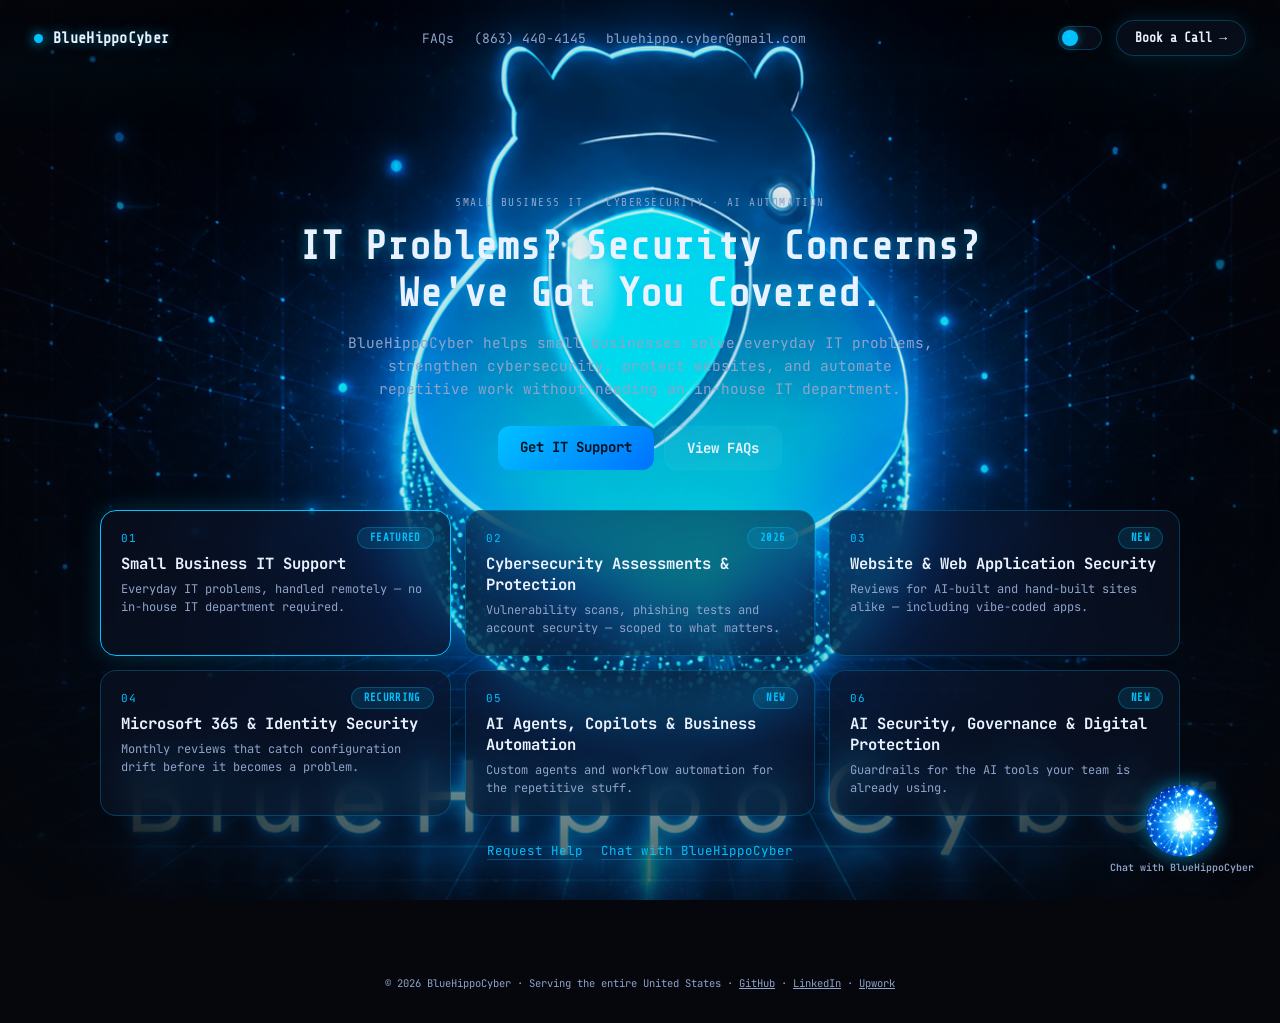
==== commit 871ccdd2: "Fix JS syntax error in contact panel string that prevented service cards and panels from rendering C" ====
--- a/index.html
+++ b/index.html
@@ -499,7 +499,7 @@
       <div class="overlay-close" onclick="navigate(null)">✕</div>
     </div>
     <div class="overlay-body">
-      <div class="panel-sub">${svc ? 'Re: ' + svc : 'Tell us what\\'s going on — we\\'ll take it from there.'}</div>
+      <div class="panel-sub">${svc ? 'Re: ' + svc : "Tell us what's going on — we'll take it from there."}</div>
       <form id="leadForm" onsubmit="submitLead(event)" style="display:flex;flex-direction:column;gap:10px;">
         <input type="hidden" name="service" value="${serviceKey || ''}" />
         <input class="audit-input" name="name" placeholder="Name" required />
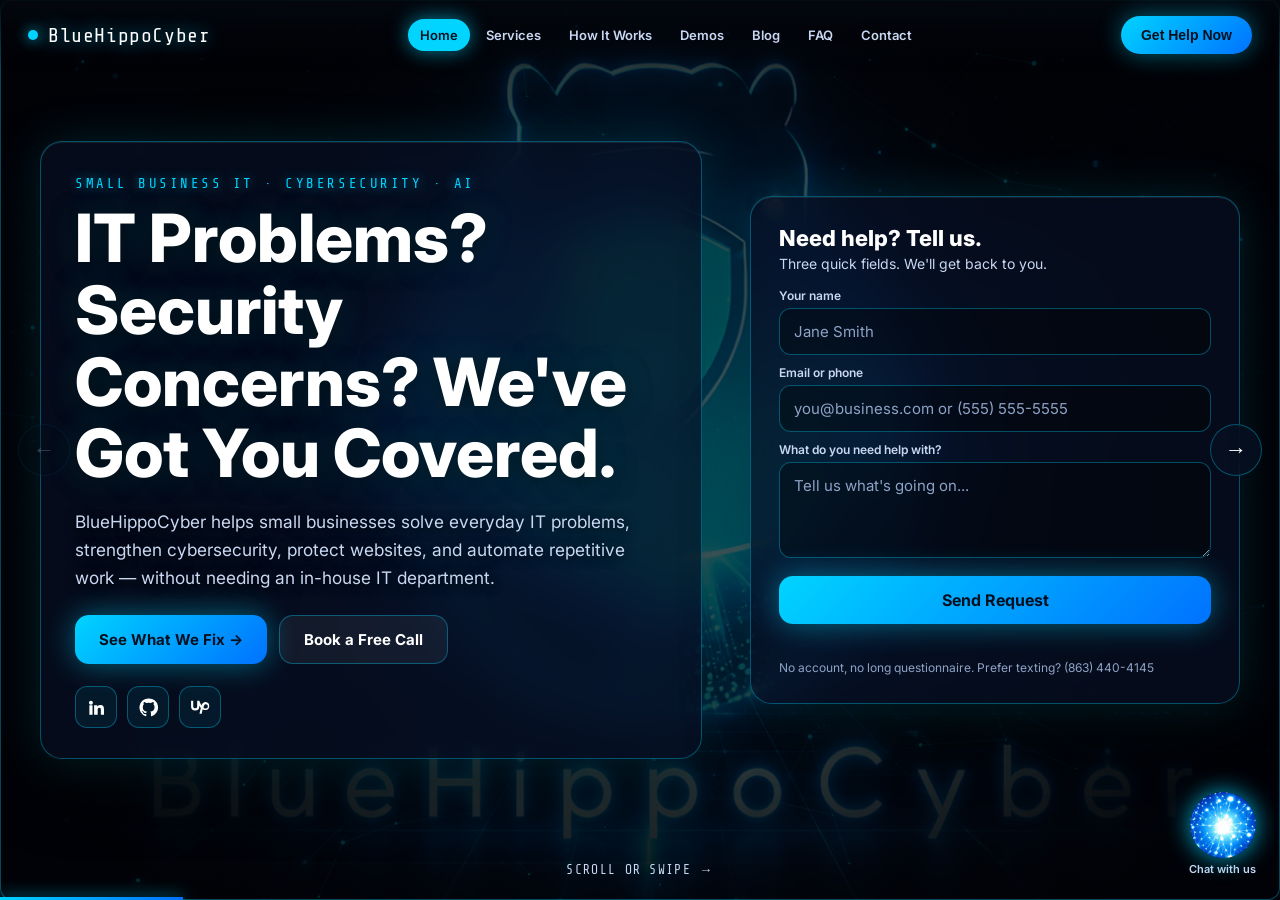
==== commit 159a6c21: "Side-scrolling story layout: floating liquid panels, hero lead form, socials, blog, demos, FAQ and c" ====
--- a/index.html
+++ b/index.html
@@ -5,11 +5,9 @@
 <meta name="viewport" content="width=device-width, initial-scale=1.0" />
 <title>Small Business IT Support, Cybersecurity & AI Automation | BlueHippoCyber</title>
 <meta name="description" content="BlueHippoCyber provides small business IT support, practical cybersecurity, website security, Microsoft 365 management, and AI agents & automation — one team, no jargon." />
-<meta name="keywords" content="small business IT support, small business cybersecurity, website security review, Microsoft 365 management, AI automation for small business, AI agents, IT helpdesk" />
 <link rel="canonical" href="https://bluehippocyber.com/" />
 <meta name="robots" content="index, follow" />
 <meta name="theme-color" content="#05070d" />
-
 <meta property="og:type" content="website" />
 <meta property="og:site_name" content="BlueHippoCyber" />
 <meta property="og:title" content="IT Problems? Security Concerns? We've Got You Covered. | BlueHippoCyber" />
@@ -17,717 +15,615 @@
 <meta property="og:url" content="https://bluehippocyber.com/" />
 <meta property="og:image" content="https://bluehippocyber.com/assets/bhc-logo-black.png" />
 <meta name="twitter:card" content="summary_large_image" />
-<meta name="twitter:title" content="IT Problems? Security Concerns? We've Got You Covered. | BlueHippoCyber" />
-<meta name="twitter:description" content="Practical IT support, smarter security, and intelligent automation for small businesses." />
 <meta name="twitter:image" content="https://bluehippocyber.com/assets/bhc-logo-black.png" />
-
-<link rel="icon" href="favicon.ico" sizes="any" />
-<link rel="icon" href="favicon-32.png" type="image/png" sizes="32x32" />
-<link rel="apple-touch-icon" href="apple-touch-icon.png" />
+<link rel="icon" href="/favicon.ico" sizes="any" />
+<link rel="icon" href="/favicon-32.png" type="image/png" sizes="32x32" />
+<link rel="apple-touch-icon" href="/apple-touch-icon.png" />
 <link rel="preconnect" href="https://fonts.googleapis.com" />
 <link rel="preconnect" href="https://fonts.gstatic.com" crossorigin />
-<link href="https://fonts.googleapis.com/css2?family=Share+Tech+Mono&family=JetBrains+Mono:wght@400;500;600&display=swap" rel="stylesheet" />
-
+<link href="https://fonts.googleapis.com/css2?family=Share+Tech+Mono&family=Inter:wght@400;500;600;700;800&display=swap" rel="stylesheet" />
 <script type="application/ld+json">
-{
-  "@context": "https://schema.org",
-  "@type": "ProfessionalService",
-  "name": "BlueHippoCyber",
-  "description": "Small business IT support, cybersecurity, website security, Microsoft 365 management, and AI agents & automation — practical help with no jargon, from one team.",
-  "keywords": "small business IT support, small business cybersecurity, website security, identity and access management, MFA, AI automation, AI agents, incident response",
-  "url": "https://bluehippocyber.com/",
-  "telephone": "+18634404145",
-  "email": "bluehippo.cyber@gmail.com",
-  "areaServed": { "@type": "Country", "name": "United States" },
-  "address": { "@type": "PostalAddress", "addressRegion": "FL", "addressCountry": "US" },
-  "sameAs": ["https://github.com/keenan371", "https://www.linkedin.com/in/keenanmcgriff", "https://www.upwork.com/freelancers/keenanm"]
-}
+{"@context":"https://schema.org","@type":"ProfessionalService","name":"BlueHippoCyber",
+"description":"Small business IT support, cybersecurity, website security, Microsoft 365 management, and AI agents & automation.",
+"url":"https://bluehippocyber.com/","telephone":"+18634404145","email":"bluehippo.cyber@gmail.com",
+"areaServed":{"@type":"Country","name":"United States"},
+"address":{"@type":"PostalAddress","addressRegion":"FL","addressCountry":"US"},
+"sameAs":["https://github.com/keenan371","https://www.linkedin.com/in/keenanmcgriff","https://www.upwork.com/freelancers/keenanm"]}
 </script>
-<script type="application/ld+json">
-{
-  "@context": "https://schema.org",
-  "@type": "FAQPage",
-  "mainEntity": [
-    {"@type":"Question","name":"What does BlueHippoCyber do?","acceptedAnswer":{"@type":"Answer","text":"BlueHippoCyber provides small business IT support, cybersecurity assessments, website security, Microsoft 365 assistance, and AI automation solutions."}},
-    {"@type":"Question","name":"Do you offer remote IT support?","acceptedAnswer":{"@type":"Answer","text":"Yes. Remote IT support is one of our primary services."}},
-    {"@type":"Question","name":"How much do your services cost?","acceptedAnswer":{"@type":"Answer","text":"Pricing depends on the service, technical requirements, and scope. Contact us with your issue or project for an estimate."}}
-  ]
-}
-</script>
-
 <style>
-:root{
-  --bg:#05070d; --ink:#eaf2ff; --dim:#8fa3c9; --cyan:#00c2ff; --glass:rgba(14,20,38,0.55);
-  --glass-border:rgba(0,194,255,0.25);
-}
-:root[data-theme="light"]{
-  --bg:#f4f7fc; --ink:#0a1220; --dim:#4a5a78; --cyan:#0072ff; --glass:rgba(255,255,255,0.65);
-  --glass-border:rgba(0,114,255,0.25);
-}
+:root{--bg:#03050b;--ink:#ffffff;--soft:#c9d8f2;--cyan:#00d4ff;--blue:#0072ff;
+  --glass:rgba(8,16,34,0.72);--glass-hi:rgba(14,28,56,0.82);--edge:rgba(0,212,255,0.35);}
 *{box-sizing:border-box;margin:0;padding:0;}
-html,body{height:100%;width:100%;background:var(--bg);color:var(--ink);
-  font-family:"JetBrains Mono",monospace;transition:background .3s,color .3s;}
-.brand,.headline,.panel h2,.eyebrow,.book-pill,.pill,.overlay-title{font-family:"Share Tech Mono",monospace;}
-.headline,.eyebrow,.brand{text-shadow:0 0 12px rgba(0,194,255,0.55);}
-#stage{position:relative;min-height:100vh;overflow-x:hidden;}
-
-/* BHC logo — genuinely full-bleed, edge-to-edge, feathered so there's no
-   visible crop boundary anywhere. Real glowing/pulsing motion — brightness,
-   glow spread, and a slow scale breathe — so the hero has actual life.
-   DO NOT REMOVE OR SHRINK THIS — it is the site's identity.
-   bg-video, when present, plays underneath as an animated loop; the static
-   logo stays mounted beneath it as the fallback if video can't load/play. */
-.logo-bg{position:fixed;inset:0;z-index:0;overflow:hidden;background:var(--bg);pointer-events:none;transition:background .3s;}
-.logo-bg img{position:absolute;top:50%;left:50%;width:120vw;height:120vh;min-width:120%;min-height:120%;
-  transform:translate(-50%,-50%);object-fit:cover;opacity:0.95;
-  -webkit-mask-image:radial-gradient(ellipse at 50% 40%, black 40%, transparent 82%);
-  mask-image:radial-gradient(ellipse at 50% 40%, black 40%, transparent 82%);
-  filter:drop-shadow(0 0 40px rgba(0,194,255,0.35));
-  animation:logoBreathe 9s ease-in-out infinite;}
-.logo-bg video{position:absolute;top:50%;left:50%;width:120vw;height:120vh;min-width:120%;min-height:120%;
-  transform:translate(-50%,-50%);object-fit:cover;opacity:0;
-  -webkit-mask-image:radial-gradient(ellipse at 50% 40%, black 40%, transparent 82%);
-  mask-image:radial-gradient(ellipse at 50% 40%, black 40%, transparent 82%);
-  filter:drop-shadow(0 0 40px rgba(0,194,255,0.35));
-  transition:opacity .8s ease;}
-.logo-bg video.ready{opacity:0.95;}
-@keyframes logoBreathe{0%,100%{opacity:0.92;filter:drop-shadow(0 0 40px rgba(0,194,255,0.3));}50%{opacity:1;filter:drop-shadow(0 0 60px rgba(0,194,255,0.5));}}
-.vignette{position:fixed;inset:0;z-index:3;pointer-events:none;
-  background:radial-gradient(ellipse at 50% 30%, rgba(5,7,13,0) 0%, rgba(5,7,13,0.05) 40%, rgba(5,7,13,0.55) 100%);}
-:root[data-theme="light"] .vignette{
-  background:radial-gradient(ellipse at 50% 30%, rgba(244,247,252,0) 0%, rgba(244,247,252,0.05) 40%, rgba(244,247,252,0.55) 100%);}
-
-.scanline{position:fixed;inset:0;z-index:4;pointer-events:none;overflow:hidden;opacity:0.35;}
-.scanline::after{content:"";position:absolute;left:0;right:0;height:140px;
-  background:linear-gradient(180deg,rgba(0,194,255,0) 0%,rgba(0,194,255,0.08) 50%,rgba(0,194,255,0) 100%);
-  animation:scanSweep 7s linear infinite;}
-@keyframes scanSweep{0%{top:-140px;}100%{top:100%;}}
-
-.theme-toggle{border:1px solid var(--glass-border);background:var(--glass);backdrop-filter:blur(14px);
-  width:44px;height:24px;border-radius:999px;display:flex;align-items:center;padding:3px;cursor:pointer;
-  transition:all .2s;}
-.theme-toggle .thumb{width:16px;height:16px;border-radius:50%;background:var(--cyan);transition:transform .25s;
-  box-shadow:0 0 8px rgba(0,194,255,0.6);}
-:root[data-theme="light"] .theme-toggle .thumb{transform:translateX(20px);}
-
-.topbar{position:sticky;top:0;left:0;right:0;z-index:30;display:flex;align-items:center;
-  justify-content:space-between;padding:20px 34px;background:rgba(5,7,13,0.0);}
-:root[data-theme="light"] .topbar{background:rgba(244,247,252,0.0);}
-.brand{display:flex;align-items:center;gap:10px;font-weight:700;letter-spacing:0.02em;font-size:15px;}
-.brand .dot{width:9px;height:9px;border-radius:50%;background:var(--cyan);box-shadow:0 0 12px var(--cyan);}
-.topbar nav{display:flex;gap:20px;font-size:13px;color:var(--dim);align-items:center;}
-.topbar nav a,.topbar nav span.navlink{color:var(--dim);text-decoration:none;transition:color .2s;cursor:pointer;}
-.topbar nav a:hover,.topbar nav span.navlink:hover{color:var(--ink);}
-.book-pill{border:1px solid var(--glass-border);background:var(--glass);backdrop-filter:blur(14px);
-  padding:9px 18px;border-radius:999px;color:var(--ink);text-decoration:none;font-size:13px;font-weight:600;
-  box-shadow:0 0 20px rgba(0,194,255,0.15);transition:all .2s;}
-.book-pill:hover{box-shadow:0 0 28px rgba(0,194,255,0.35);border-color:var(--cyan);}
-
-/* ===== Home: service-first hero. Headline + CTA, then the 6-card service
-   grid front and center. No FAQ competing for space here. ===== */
-.home{position:relative;z-index:6;display:flex;flex-direction:column;align-items:center;
-  text-align:center;padding:64px 20px 60px;min-height:100vh;justify-content:center;}
-.home .eyebrow{font-size:11px;letter-spacing:.14em;text-transform:uppercase;color:var(--dim);margin-bottom:14px;}
-.home .headline{font-size:clamp(26px,4vw,40px);font-weight:700;line-height:1.18;max-width:780px;margin-bottom:14px;}
-.home .sub{color:var(--dim);font-size:14.5px;line-height:1.6;max-width:600px;margin-bottom:26px;}
-.cta-row{display:flex;gap:10px;flex-wrap:wrap;justify-content:center;margin-bottom:40px;}
-.btn{padding:12px 22px;border-radius:12px;font-size:14px;font-weight:700;text-decoration:none;
-  display:inline-block;transition:transform .15s;border:none;cursor:pointer;font-family:inherit;}
+html,body{height:100%;background:var(--bg);color:var(--ink);font-family:Inter,system-ui,sans-serif;overflow:hidden;}
+.mono{font-family:"Share Tech Mono",monospace;}
+a{color:inherit;}
+
+/* ===== living background: hippo (video when available) + particle network ===== */
+.bg{position:fixed;inset:0;z-index:0;overflow:hidden;pointer-events:none;}
+.bg img,.bg video{position:absolute;top:50%;left:50%;width:115vw;height:115vh;transform:translate(-50%,-50%);object-fit:cover;
+  -webkit-mask-image:radial-gradient(ellipse at 50% 45%,#000 38%,transparent 80%);mask-image:radial-gradient(ellipse at 50% 45%,#000 38%,transparent 80%);}
+.bg img{animation:breathe 6s ease-in-out infinite;}
+.bg video{opacity:0;transition:opacity 1.2s;}
+.bg video.ready{opacity:1;}
+@keyframes breathe{0%,100%{opacity:.75;filter:drop-shadow(0 0 30px rgba(0,212,255,.3)) brightness(.95);transform:translate(-50%,-50%) scale(1);}
+  50%{opacity:1;filter:drop-shadow(0 0 90px rgba(0,212,255,.75)) brightness(1.25);transform:translate(-50%,-50%) scale(1.03);}}
+#net{position:fixed;inset:0;z-index:1;pointer-events:none;}
+.shade{position:fixed;inset:0;z-index:2;pointer-events:none;
+  background:radial-gradient(ellipse at 50% 50%,rgba(3,5,11,.35) 0%,rgba(3,5,11,.7) 75%);}
+.scan{position:fixed;inset:0;z-index:3;pointer-events:none;overflow:hidden;}
+.scan::after{content:"";position:absolute;left:0;right:0;height:3px;top:-10px;
+  background:linear-gradient(90deg,transparent,rgba(0,212,255,.9),transparent);box-shadow:0 0 30px 8px rgba(0,212,255,.35);
+  animation:sweep 5s linear infinite;}
+@keyframes sweep{to{top:100%;}}
+
+/* ===== top bar ===== */
+.top{position:fixed;top:0;left:0;right:0;z-index:40;display:flex;align-items:center;justify-content:space-between;
+  padding:16px 28px;background:linear-gradient(180deg,rgba(3,5,11,.9),rgba(3,5,11,0));}
+.brand{display:flex;align-items:center;gap:10px;font-family:"Share Tech Mono",monospace;font-size:20px;letter-spacing:.03em;
+  text-shadow:0 0 18px rgba(0,212,255,.8);cursor:pointer;}
+.brand .dot{width:10px;height:10px;border-radius:50%;background:var(--cyan);box-shadow:0 0 14px var(--cyan);animation:pulse 1.6s infinite;}
+@keyframes pulse{50%{transform:scale(1.5);opacity:.6;}}
+.chapters{display:flex;gap:4px;}
+.chapters button{background:none;border:none;color:var(--soft);font:600 13px Inter;padding:8px 12px;border-radius:999px;cursor:pointer;transition:.2s;}
+.chapters button:hover{color:#fff;}
+.chapters button.on{color:#04101f;background:var(--cyan);box-shadow:0 0 20px rgba(0,212,255,.6);}
+.cta-pill{background:linear-gradient(135deg,var(--cyan),var(--blue));color:#04101f;font-weight:800;font-size:14px;
+  padding:11px 20px;border-radius:999px;text-decoration:none;border:none;cursor:pointer;box-shadow:0 0 24px rgba(0,212,255,.45);}
+
+/* ===== horizontal story track ===== */
+.track{position:fixed;inset:0;z-index:10;display:flex;overflow-x:auto;overflow-y:hidden;scroll-snap-type:x mandatory;
+  scroll-behavior:smooth;scrollbar-width:none;}
+.track::-webkit-scrollbar{display:none;}
+.ch{flex:0 0 100vw;height:100vh;scroll-snap-align:start;display:flex;align-items:center;justify-content:center;
+  padding:96px 6vw 90px;position:relative;}
+.ch .inner{width:100%;max-width:1200px;opacity:0;transform:translateX(80px) scale(.97);transition:all .9s cubic-bezier(.2,.8,.2,1);}
+.ch.in .inner{opacity:1;transform:none;}
+.kicker{font-family:"Share Tech Mono",monospace;color:var(--cyan);letter-spacing:.18em;text-transform:uppercase;font-size:14px;
+  text-shadow:0 0 12px rgba(0,212,255,.7);margin-bottom:12px;}
+h1,h2{font-weight:800;line-height:1.08;text-shadow:0 2px 24px rgba(0,0,0,.9),0 0 30px rgba(0,212,255,.25);}
+h1{font-size:clamp(34px,5.2vw,68px);}
+h2{font-size:clamp(28px,3.6vw,48px);margin-bottom:10px;}
+.lead{font-size:clamp(16px,1.35vw,20px);color:var(--soft);line-height:1.6;max-width:640px;text-shadow:0 2px 12px rgba(0,0,0,.9);}
+.glass{background:var(--glass);border:1px solid var(--edge);border-radius:22px;
+  backdrop-filter:blur(22px) saturate(160%);-webkit-backdrop-filter:blur(22px) saturate(160%);
+  box-shadow:0 0 50px rgba(0,212,255,.15),0 30px 60px rgba(0,0,0,.5),inset 0 1px 0 rgba(255,255,255,.08);}
+
+/* floating liquid motion */
+.float{animation:bob 6s ease-in-out infinite;}
+@keyframes bob{0%,100%{transform:translateY(0) rotate(0);}50%{transform:translateY(-14px) rotate(.4deg);}}
+
+/* hero */
+.hero{display:grid;grid-template-columns:1.15fr .85fr;gap:48px;align-items:center;}
+.hero-copy .plate{padding:34px 34px 30px;}
+.hero-copy p.lead{margin:18px 0 24px;}
+.btns{display:flex;gap:12px;flex-wrap:wrap;}
+.btn{padding:14px 24px;border-radius:14px;font:700 15px Inter;text-decoration:none;border:none;cursor:pointer;transition:transform .15s,box-shadow .2s;}
 .btn:hover{transform:translateY(-2px);}
-.btn-primary{background:linear-gradient(135deg,#00c2ff,#0072ff);color:#04101f;}
-.btn-ghost{border:1px solid var(--glass-border);color:var(--ink);background:rgba(255,255,255,0.04);}
-
-.service-grid{display:grid;grid-template-columns:repeat(3,1fr);gap:14px;width:min(1080px,94vw);}
-@media(max-width:900px){.service-grid{grid-template-columns:repeat(2,1fr);}}
-@media(max-width:560px){.service-grid{grid-template-columns:1fr;}}
-.service-card{text-align:left;border:1px solid var(--glass-border);border-radius:16px;padding:20px 20px 18px;
-  background:var(--glass);backdrop-filter:blur(20px) saturate(140%);cursor:pointer;transition:all .18s;
-  position:relative;overflow:hidden;}
-.service-card:hover{border-color:var(--cyan);box-shadow:0 10px 30px rgba(0,194,255,0.2);transform:translateY(-3px);}
-.service-card.featured{border-color:var(--cyan);box-shadow:0 0 24px rgba(0,194,255,0.22);}
-.service-card .s-index{font-size:11px;color:var(--cyan);letter-spacing:.08em;margin-bottom:8px;display:block;}
-.service-card h3{font-size:15.5px;font-weight:700;margin-bottom:6px;}
-.service-card p{font-size:12px;color:var(--dim);line-height:1.5;}
-.service-card .pill{position:absolute;top:16px;right:16px;}
-
-.quick-row{margin-top:26px;display:flex;gap:18px;flex-wrap:wrap;justify-content:center;font-size:12.5px;color:var(--dim);}
-.quick-row span.navlink{color:var(--cyan);text-decoration:none;cursor:pointer;border-bottom:1px solid rgba(0,194,255,0.3);}
-
-.pill{display:inline-block;padding:4px 12px;border-radius:999px;font-size:10.5px;font-weight:700;letter-spacing:.03em;
-  background:rgba(0,194,255,0.12);color:var(--cyan);border:1px solid var(--glass-border);}
-
-/* ===== Overlay system — the JARVIS command layer. One overlay at a time:
-   clicking a service/contact/FAQ fades the current view out and brings the
-   selected content in with a liquid-glass expansion. No dragging, no manual
-   repositioning — navigation is entirely automated. Real URLs via pushState
-   so Back/Forward and sharing a link both work. ===== */
-.overlay{position:fixed;inset:0;z-index:60;display:flex;align-items:center;justify-content:center;
-  padding:24px;background:rgba(3,5,10,0.6);backdrop-filter:blur(6px);
-  opacity:0;pointer-events:none;transition:opacity .32s ease;}
-.overlay.active{opacity:1;pointer-events:auto;}
-.overlay-card{width:min(760px,94vw);max-height:86vh;overflow-y:auto;background:var(--glass);
-  border:1px solid var(--glass-border);border-radius:22px;backdrop-filter:blur(28px) saturate(150%);
-  box-shadow:0 0 70px rgba(0,194,255,0.18), 0 24px 60px rgba(0,0,0,0.45), inset 0 1px 0 rgba(255,255,255,0.06);
-  transform:scale(.92) translateY(18px);opacity:0;transition:transform .4s cubic-bezier(.2,.9,.25,1.1), opacity .4s;}
-.overlay.active .overlay-card{transform:scale(1) translateY(0);opacity:1;}
-.overlay-head{display:flex;align-items:center;justify-content:space-between;gap:12px;
-  padding:18px 24px;border-bottom:1px solid var(--glass-border);background:rgba(0,194,255,0.05);
-  position:sticky;top:0;backdrop-filter:blur(10px);}
-.overlay-back{cursor:pointer;color:var(--dim);font-size:12.5px;display:flex;align-items:center;gap:6px;transition:color .15s;}
-.overlay-back:hover{color:var(--cyan);}
-.overlay-title{font-size:17px;font-weight:700;display:flex;align-items:center;gap:8px;}
-.overlay-title .pulse-dot{width:7px;height:7px;border-radius:50%;background:var(--cyan);
-  box-shadow:0 0 10px var(--cyan);animation:mpulse 1.8s ease-in-out infinite;}
-.overlay-close{cursor:pointer;color:var(--dim);font-size:17px;padding:2px 6px;border-radius:6px;transition:all .15s;}
-.overlay-close:hover{color:var(--ink);background:rgba(255,80,80,0.18);}
-.overlay-body{padding:22px 26px 28px;font-size:13.5px;line-height:1.6;}
-.overlay-body .panel-sub{color:var(--dim);font-size:12.5px;margin-bottom:14px;}
-.overlay-body p{margin-bottom:10px;}
-.overlay-body ul{margin:0 0 14px 18px;line-height:1.7;}
-
-.demo-grid{display:grid;grid-template-columns:repeat(auto-fit,minmax(170px,1fr));gap:10px;margin:14px 0 16px;}
-.demo-card{border:1px dashed var(--glass-border);border-radius:12px;padding:12px 14px;}
-.demo-card .dtitle{color:var(--ink);font-weight:600;font-size:12.5px;margin-bottom:6px;}
-.demo-badge{display:inline-block;font-size:9.5px;letter-spacing:.05em;color:var(--cyan);
-  border:1px solid var(--glass-border);border-radius:999px;padding:2px 8px;text-transform:uppercase;}
-
-.faq-tabs{display:flex;gap:8px;flex-wrap:wrap;margin-bottom:16px;}
-.faq-tab{font-size:11.5px;padding:6px 13px;border-radius:999px;border:1px solid var(--glass-border);
-  cursor:pointer;color:var(--dim);background:transparent;transition:all .15s;}
-.faq-tab.active{color:var(--cyan);border-color:var(--cyan);background:rgba(0,194,255,0.08);}
-.faq-row{display:flex;flex-direction:column;gap:10px;}
-.faq-item{border:1px solid var(--glass-border);border-radius:12px;padding:14px 18px;cursor:pointer;transition:all .15s;}
-.faq-item:hover{border-color:var(--cyan);}
-.faq-q{font-size:13.5px;font-weight:600;display:flex;justify-content:space-between;align-items:center;gap:8px;}
-.faq-q::after{content:"+";color:var(--cyan);font-size:17px;transition:transform .2s;flex-shrink:0;}
-.faq-item.open .faq-q::after{transform:rotate(45deg);}
-.faq-a{max-height:0;overflow:hidden;transition:max-height .25s ease;font-size:12.5px;color:var(--dim);line-height:1.55;}
-.faq-item.open .faq-a{max-height:300px;margin-top:8px;}
-
-.audit-input{background:rgba(255,255,255,0.06);border:1px solid var(--glass-border);border-radius:10px;
-  padding:11px 13px;color:var(--ink);font-family:"JetBrains Mono",monospace;font-size:13px;width:100%;}
-.audit-input:focus{outline:none;border-color:var(--cyan);}
-.audit-input::placeholder{color:var(--dim);}
-textarea.audit-input{resize:vertical;min-height:90px;line-height:1.5;}
-
-@media(prefers-reduced-motion:reduce){
-  .overlay,.overlay-card,.service-card,.logo-bg img,.logo-bg video,.scanline::after,.pulse-dot,.chat-orb,.chat-orb::after{
-    transition:none !important;animation:none !important;}
-}
-
-/* liquid glass modal — chat only */
-.panel-backdrop{position:fixed;inset:0;z-index:70;background:rgba(3,5,10,0.55);backdrop-filter:blur(4px);
-  display:none;align-items:center;justify-content:center;}
-.panel-backdrop.open{display:flex;}
-.panel{width:min(480px,92vw);max-height:78vh;overflow-y:auto;background:var(--glass);
-  border:1px solid var(--glass-border);border-radius:24px;padding:30px;backdrop-filter:blur(28px) saturate(150%);
-  box-shadow:0 0 70px rgba(0,194,255,0.18), inset 0 1px 0 rgba(255,255,255,0.06);position:relative;}
-.panel h2{font-size:19px;margin-bottom:4px;}
-.panel .panel-sub{color:var(--dim);font-size:13px;margin-bottom:18px;}
-.panel .close{position:absolute;top:16px;right:20px;cursor:pointer;color:var(--dim);font-size:18px;}
-
-/* BHC chat widget */
-.chat-fab{position:fixed;bottom:26px;right:26px;z-index:40;display:flex;flex-direction:column;
-  align-items:center;gap:4px;cursor:pointer;}
-.chat-orb{width:72px;height:72px;border-radius:50%;position:relative;overflow:hidden;
-  background:radial-gradient(circle at 50% 55%, rgba(0,194,255,0.28), rgba(4,16,31,0) 70%);
-  animation:mpulse 2.6s ease-in-out infinite;box-shadow:0 0 18px rgba(0,194,255,0.65);}
-.chat-orb img{position:absolute;top:50%;left:50%;width:190%;height:190%;transform:translate(-50%,-50%);object-fit:cover;}
-.chat-orb::after{content:"";position:absolute;inset:-6px;border-radius:50%;
-  border:1px solid rgba(0,194,255,0.4);animation:mring 2.6s ease-in-out infinite;}
-@keyframes mpulse{0%,100%{transform:scale(1);}50%{transform:scale(1.06);}}
-@keyframes mring{0%{transform:scale(1);opacity:.7;}100%{transform:scale(1.35);opacity:0;}}
-.chat-fab-label{font-size:10px;color:var(--dim);text-shadow:0 2px 8px rgba(0,0,0,0.8);font-weight:600;}
-.chat-bubble{position:absolute;bottom:84px;right:0;max-width:220px;background:rgba(9,14,28,0.92);
-  border:1px solid var(--glass-border);border-radius:14px 14px 4px 14px;padding:10px 13px;
-  font-size:12px;line-height:1.4;color:#eaf2ff;opacity:0;transform:translateY(6px);
-  transition:opacity .3s, transform .3s;pointer-events:none;}
-.chat-bubble.show{opacity:1;transform:translateY(0);}
-.chat-window{display:flex;flex-direction:column;height:min(60vh,520px);width:min(360px,88vw);}
-.chat-log{flex:1;overflow-y:auto;padding:4px 2px 10px;display:flex;flex-direction:column;gap:10px;}
-.chat-msg{max-width:85%;padding:9px 13px;border-radius:14px;font-size:13px;line-height:1.5;}
-.chat-msg.user{align-self:flex-end;background:linear-gradient(135deg,#00c2ff,#0072ff);color:#04101f;border-radius:14px 14px 4px 14px;}
-.chat-msg.assistant{align-self:flex-start;background:rgba(255,255,255,0.06);color:#dce8fb;border-radius:14px 14px 14px 4px;}
-.chat-msg.typing{font-style:italic;color:var(--dim);}
-.chat-input-row{display:flex;gap:8px;margin-top:8px;}
-.chat-input-row input{flex:1;background:rgba(255,255,255,0.06);border:1px solid var(--glass-border);
-  border-radius:10px;padding:10px 12px;color:var(--ink);font-family:"JetBrains Mono",monospace;font-size:13px;}
-.chat-input-row input:focus{outline:none;border-color:var(--cyan);}
-.chat-input-row button{background:linear-gradient(135deg,#00c2ff,#0072ff);color:#04101f;border:none;
-  border-radius:10px;padding:0 16px;font-weight:700;cursor:pointer;font-family:"Share Tech Mono",monospace;}
-
-.bottombar{text-align:center;position:relative;z-index:6;padding:0 20px 34px;font-size:10.5px;color:var(--dim);}
-.bottombar a{color:var(--dim);}
-@media(max-width:640px){ .topbar nav a:not(.book-pill){display:none;} }
+.btn-p{background:linear-gradient(135deg,var(--cyan),var(--blue));color:#04101f;box-shadow:0 0 30px rgba(0,212,255,.45);}
+.btn-g{background:rgba(255,255,255,.06);color:#fff;border:1px solid var(--edge);}
+.socials{display:flex;gap:10px;margin-top:22px;}
+.socials a{width:42px;height:42px;border-radius:12px;display:grid;place-items:center;border:1px solid var(--edge);
+  background:rgba(0,212,255,.07);transition:.2s;}
+.socials a:hover{background:var(--cyan);box-shadow:0 0 24px rgba(0,212,255,.7);}
+.socials a:hover svg{fill:#04101f;}
+.socials svg{width:19px;height:19px;fill:#fff;}
+
+/* form */
+.form{padding:28px;}
+.form h3{font-size:22px;font-weight:800;margin-bottom:4px;}
+.form .sub{color:var(--soft);font-size:14px;margin-bottom:16px;}
+.form label{display:block;font-size:12px;font-weight:600;color:var(--soft);margin:10px 0 5px;}
+.in{width:100%;background:rgba(0,0,0,.35);border:1px solid var(--edge);border-radius:12px;padding:13px 14px;color:#fff;font:15px Inter;}
+.in:focus{outline:none;border-color:var(--cyan);box-shadow:0 0 0 3px rgba(0,212,255,.2);}
+.in::placeholder{color:#8ea3c6;}
+textarea.in{min-height:96px;resize:vertical;}
+select.in option{background:#0a1428;}
+.form .btn{width:100%;margin-top:14px;font-size:16px;}
+.msg{font-size:13px;margin-top:10px;min-height:18px;}
+.ok{color:#5effa6;} .err{color:#ff8a8a;}
+.fine{font-size:12px;color:#8ea3c6;margin-top:8px;}
+
+/* service cards */
+.cards{display:grid;grid-template-columns:repeat(3,1fr);gap:22px;margin-top:26px;}
+.card{padding:24px 22px;cursor:pointer;transition:border-color .2s,box-shadow .2s;position:relative;}
+.card:hover{border-color:var(--cyan);box-shadow:0 0 60px rgba(0,212,255,.4),0 30px 60px rgba(0,0,0,.5);}
+.card .num{font-family:"Share Tech Mono",monospace;color:var(--cyan);font-size:14px;}
+.card h3{font-size:19px;font-weight:800;margin:8px 0;line-height:1.25;}
+.card p{color:var(--soft);font-size:14.5px;line-height:1.5;}
+.card .go{margin-top:14px;font-weight:700;font-size:14px;color:var(--cyan);}
+.tag{position:absolute;top:18px;right:18px;font:700 10.5px "Share Tech Mono";letter-spacing:.08em;padding:4px 10px;border-radius:999px;
+  color:#04101f;background:var(--cyan);}
+.card.feat{border-color:var(--cyan);box-shadow:0 0 50px rgba(0,212,255,.35);}
+
+/* steps */
+.steps{display:grid;grid-template-columns:repeat(3,1fr);gap:22px;margin-top:28px;}
+.step{padding:28px;}
+.step .n{font:800 46px Inter;color:transparent;-webkit-text-stroke:1.5px var(--cyan);text-shadow:0 0 30px rgba(0,212,255,.5);}
+.step h3{font-size:21px;font-weight:800;margin:6px 0 8px;}
+.step p{color:var(--soft);line-height:1.55;font-size:15px;}
+
+/* demos / blog */
+.grid4{display:grid;grid-template-columns:repeat(4,1fr);gap:18px;margin-top:26px;}
+.mini{padding:20px;}
+.mini .cat{font:12px "Share Tech Mono";color:var(--cyan);letter-spacing:.08em;text-transform:uppercase;}
+.mini h4{font-size:16.5px;font-weight:700;margin:8px 0 10px;line-height:1.3;}
+.soon{display:inline-block;font:700 11px "Share Tech Mono";letter-spacing:.08em;color:var(--cyan);border:1px solid var(--edge);border-radius:999px;padding:4px 10px;}
+.play{width:100%;aspect-ratio:16/9;border-radius:12px;margin-bottom:12px;display:grid;place-items:center;
+  background:linear-gradient(135deg,rgba(0,212,255,.15),rgba(0,114,255,.08));border:1px dashed var(--edge);}
+.play span{width:44px;height:44px;border-radius:50%;border:2px solid var(--cyan);display:grid;place-items:center;color:var(--cyan);font-size:16px;}
+
+/* faq */
+.faqwrap{display:grid;grid-template-columns:260px 1fr;gap:24px;margin-top:24px;}
+.tabs{display:flex;flex-direction:column;gap:8px;padding:16px;}
+.tabs button{text-align:left;background:none;border:1px solid transparent;color:var(--soft);font:600 15px Inter;padding:12px 14px;border-radius:12px;cursor:pointer;}
+.tabs button.on{color:#fff;border-color:var(--cyan);background:rgba(0,212,255,.12);}
+.qa{padding:20px;display:flex;flex-direction:column;gap:10px;max-height:58vh;overflow:auto;}
+.q{border:1px solid var(--edge);border-radius:14px;padding:15px 18px;cursor:pointer;background:rgba(0,0,0,.25);}
+.q b{display:flex;justify-content:space-between;gap:10px;font-size:16px;}
+.q b::after{content:"+";color:var(--cyan);font-size:20px;transition:.2s;}
+.q.open b::after{transform:rotate(45deg);}
+.q p{max-height:0;overflow:hidden;color:var(--soft);line-height:1.6;font-size:15px;transition:max-height .3s,margin .3s;}
+.q.open p{max-height:260px;margin-top:10px;}
+
+/* contact chapter */
+.contact{display:grid;grid-template-columns:.9fr 1.1fr;gap:40px;align-items:center;}
+.reach{display:flex;flex-direction:column;gap:12px;margin-top:22px;}
+.reach a{display:flex;align-items:center;gap:12px;padding:14px 18px;border-radius:14px;text-decoration:none;font-weight:600;font-size:16px;}
+
+/* nav arrows + progress */
+.arrow{position:fixed;top:50%;z-index:30;width:52px;height:52px;border-radius:50%;border:1px solid var(--edge);
+  background:var(--glass);backdrop-filter:blur(14px);color:#fff;font-size:22px;cursor:pointer;transform:translateY(-50%);transition:.2s;}
+.arrow:hover{background:var(--cyan);color:#04101f;box-shadow:0 0 30px rgba(0,212,255,.7);}
+.arrow.l{left:18px;} .arrow.r{right:18px;}
+.arrow[disabled]{opacity:.2;pointer-events:none;}
+.progress{position:fixed;left:0;bottom:0;height:3px;z-index:40;background:linear-gradient(90deg,var(--cyan),var(--blue));
+  box-shadow:0 0 16px var(--cyan);width:0;transition:width .3s;}
+.hint{position:fixed;bottom:22px;left:50%;transform:translateX(-50%);z-index:30;font:13px "Share Tech Mono";color:var(--soft);
+  letter-spacing:.1em;animation:hint 2s ease-in-out infinite;}
+@keyframes hint{50%{transform:translateX(calc(-50% + 10px));opacity:.6;}}
+
+/* service detail overlay */
+.ov{position:fixed;inset:0;z-index:60;display:flex;align-items:center;justify-content:center;padding:24px;
+  background:rgba(2,4,10,.7);backdrop-filter:blur(8px);opacity:0;pointer-events:none;transition:opacity .35s;}
+.ov.on{opacity:1;pointer-events:auto;}
+.ov .box{width:min(820px,96vw);max-height:88vh;overflow:auto;transform:scale(.9) translateY(30px);transition:transform .45s cubic-bezier(.2,.9,.25,1.15);}
+.ov.on .box{transform:none;}
+.ov .head{display:flex;justify-content:space-between;align-items:center;padding:20px 26px;border-bottom:1px solid var(--edge);position:sticky;top:0;background:var(--glass-hi);backdrop-filter:blur(20px);border-radius:22px 22px 0 0;}
+.ov .head h3{font-size:21px;font-weight:800;}
+.ov .x{cursor:pointer;font-size:14px;color:var(--soft);border:1px solid var(--edge);border-radius:10px;padding:8px 12px;background:none;font-weight:600;}
+.ov .x:hover{color:#04101f;background:var(--cyan);}
+.ov .body{padding:24px 28px 30px;font-size:16px;line-height:1.65;color:#e6eeff;}
+.ov .body ul{margin:10px 0 18px 20px;}
+.ov .body li{margin-bottom:6px;}
+.ov .note{font-size:13.5px;color:#9fb3d6;}
+
+/* chat */
+.chat-fab{position:fixed;bottom:24px;right:24px;z-index:45;cursor:pointer;display:flex;flex-direction:column;align-items:center;gap:4px;}
+.orb{width:66px;height:66px;border-radius:50%;overflow:hidden;position:relative;box-shadow:0 0 24px rgba(0,212,255,.8);animation:bob 4s ease-in-out infinite;}
+.orb img{position:absolute;top:50%;left:50%;width:190%;height:190%;transform:translate(-50%,-50%);object-fit:cover;}
+.chat-fab small{font-size:11px;font-weight:600;color:var(--soft);}
+.chatbox{position:fixed;right:24px;bottom:110px;z-index:70;width:min(370px,92vw);height:min(70vh,540px);display:none;flex-direction:column;padding:18px;}
+.chatbox.on{display:flex;}
+.chatbox .ch-head{display:flex;justify-content:space-between;align-items:center;margin-bottom:10px;font-weight:800;}
+.log{flex:1;overflow:auto;display:flex;flex-direction:column;gap:10px;padding:4px;}
+.m{max-width:85%;padding:10px 13px;border-radius:14px;font-size:14px;line-height:1.5;}
+.m.user{align-self:flex-end;background:linear-gradient(135deg,var(--cyan),var(--blue));color:#04101f;}
+.m.assistant{align-self:flex-start;background:rgba(255,255,255,.08);}
+.chat-in{display:flex;gap:8px;margin-top:8px;}
+.chat-in button{background:var(--cyan);border:none;border-radius:12px;padding:0 16px;font-weight:800;cursor:pointer;}
+
+/* mobile: vertical, normal scrolling */
+@media(max-width:900px){
+  html,body{overflow:auto;}
+  .track{position:relative;flex-direction:column;overflow:visible;scroll-snap-type:none;}
+  .ch{flex:none;width:100%;height:auto;min-height:100vh;padding:100px 18px 60px;}
+  .hero,.contact,.faqwrap{grid-template-columns:1fr;}
+  .cards,.steps{grid-template-columns:1fr;}
+  .grid4{grid-template-columns:1fr 1fr;}
+  .chapters,.arrow,.hint{display:none;}
+  .float{animation:none;}
+  .qa{max-height:none;}
+}
+@media(prefers-reduced-motion:reduce){*{animation:none!important;transition:none!important;}.ch .inner{opacity:1;transform:none;}}
 </style>
-<script>
-  window.va = window.va || function () { (window.vaq = window.vaq || []).push(arguments); };
-</script>
-<script defer src="/_vercel/insights/script.js"></script>
 </head>
 <body>
-<div id="stage">
-  <div class="logo-bg">
-    <img id="heroLogo" src="assets/bhc-logo-black.png" alt="BlueHippoCyber" />
-    <video id="heroVideo" muted loop playsinline autoplay preload="none"></video>
-  </div>
-  <div class="scanline"></div>
-  <div class="vignette"></div>
-
-  <header class="topbar">
-    <div class="brand"><span class="dot"></span> BlueHippoCyber</div>
-    <nav>
-      <span class="navlink" onclick="navigate('faq')">FAQs</span>
-      <a href="sms:+18634404145" title="Text us">(863) 440-4145</a>
-      <a href="mailto:bluehippo.cyber@gmail.com">bluehippo.cyber@gmail.com</a>
-    </nav>
-    <div style="display:flex;align-items:center;gap:14px;">
-      <div class="theme-toggle" id="themeToggle" title="Toggle light/dark"><div class="thumb"></div></div>
-      <a class="book-pill" href="https://calendar.app.google/ikEVkrWRQRKCw77V7" target="_blank" rel="noopener">Book a Call →</a>
+
+<div class="bg">
+  <img id="heroImg" src="/assets/bhc-logo-black.png" alt="" />
+  <video id="bgVideo" muted loop playsinline preload="auto"></video>
+</div>
+<canvas id="net"></canvas>
+<div class="shade"></div>
+<div class="scan"></div>
+
+<header class="top">
+  <div class="brand" onclick="go(0)"><span class="dot"></span>BlueHippoCyber</div>
+  <nav class="chapters" id="chapterNav"></nav>
+  <button class="cta-pill" onclick="go('contact')">Get Help Now</button>
+</header>
+
+<main class="track" id="track">
+
+  <!-- 1. HERO -->
+  <section class="ch" data-id="home" data-label="Home">
+    <div class="inner hero">
+      <div class="hero-copy">
+        <div class="glass plate float" style="animation-duration:8s">
+          <div class="kicker">Small Business IT · Cybersecurity · AI</div>
+          <h1>IT Problems? Security Concerns? We've Got You Covered.</h1>
+          <p class="lead">BlueHippoCyber helps small businesses solve everyday IT problems, strengthen cybersecurity, protect websites, and automate repetitive work — without needing an in-house IT department.</p>
+          <div class="btns">
+            <button class="btn btn-p" onclick="go('services')">See What We Fix →</button>
+            <a class="btn btn-g" href="https://calendar.app.google/ikEVkrWRQRKCw77V7" target="_blank" rel="noopener">Book a Free Call</a>
+          </div>
+          <div class="socials" data-socials></div>
+        </div>
+      </div>
+      <form class="glass form float" style="animation-delay:-3s" onsubmit="submitLead(event)" data-form>
+        <h3>Need help? Tell us.</h3>
+        <div class="sub">Three quick fields. We'll get back to you.</div>
+        <label>Your name</label>
+        <input class="in" name="name" placeholder="Jane Smith" required />
+        <label>Email or phone</label>
+        <input class="in" name="contact" placeholder="you@business.com or (555) 555-5555" required />
+        <label>What do you need help with?</label>
+        <textarea class="in" name="message" placeholder="Tell us what's going on..." required></textarea>
+        <input type="hidden" name="service" value="" />
+        <button class="btn btn-p" type="submit">Send Request</button>
+        <div class="msg"></div>
+        <div class="fine">No account, no long questionnaire. Prefer texting? (863) 440-4145</div>
+      </form>
     </div>
-  </header>
-
-  <div class="home">
-    <div class="eyebrow">Small Business IT · Cybersecurity · AI Automation</div>
-    <h1 class="headline">IT Problems? Security Concerns? We've Got You Covered.</h1>
-    <div class="sub">BlueHippoCyber helps small businesses solve everyday IT problems, strengthen cybersecurity, protect websites, and automate repetitive work without needing an in-house IT department.</div>
-    <div class="cta-row">
-      <a class="btn btn-primary" href="https://calendar.app.google/ikEVkrWRQRKCw77V7" target="_blank" rel="noopener">Get IT Support</a>
-      <span class="btn btn-ghost" onclick="navigate('faq')">View FAQs</span>
+  </section>
+
+  <!-- 2. SERVICES -->
+  <section class="ch" data-id="services" data-label="Services">
+    <div class="inner">
+      <div class="kicker">What we do</div>
+      <h2>Six ways we keep your business running.</h2>
+      <p class="lead">Tap any service to see what it covers.</p>
+      <div class="cards" id="cards"></div>
     </div>
-    <div class="service-grid" id="serviceGrid"></div>
-    <div class="quick-row">
-      <span class="navlink" onclick="navigate('contact')">Request Help</span>
-      <span class="navlink" onclick="openChatWidget()">Chat with BlueHippoCyber</span>
+  </section>
+
+  <!-- 3. HOW IT WORKS -->
+  <section class="ch" data-id="how" data-label="How It Works">
+    <div class="inner">
+      <div class="kicker">How it works</div>
+      <h2>From "something's wrong" to back to work.</h2>
+      <div class="steps">
+        <div class="glass step float"><div class="n">01</div><h3>Tell us what's going on</h3><p>Send a quick message, text us, or book a call. Plain English is perfect — no tech terms needed.</p></div>
+        <div class="glass step float" style="animation-delay:-2s"><div class="n">02</div><h3>We find the real problem</h3><p>We look at what's actually happening, explain it simply, and agree on the scope before any work starts.</p></div>
+        <div class="glass step float" style="animation-delay:-4s"><div class="n">03</div><h3>Fixed, secured, automated</h3><p>We handle the fix, tighten security where it matters, and automate repeat work so it stops eating your day.</p></div>
+      </div>
+      <div class="btns" style="margin-top:28px"><button class="btn btn-p" onclick="go('contact')">Start With Step 1 →</button></div>
     </div>
-  </div>
-
-  <div class="chat-fab" id="chatFab">
-    <div class="chat-bubble" id="chatBubble"></div>
-    <div class="chat-orb"><img id="chatOrbImg" src="assets/obsidian-brain-blue.jpg" alt="BlueHippoCyber chat" /></div>
-    <div class="chat-fab-label">Chat with BlueHippoCyber</div>
-  </div>
-
-  <div class="bottombar">© 2026 BlueHippoCyber · Serving the entire United States · <a href="https://github.com/keenan371" target="_blank" rel="noopener">GitHub</a> · <a href="https://www.linkedin.com/in/keenanmcgriff" target="_blank" rel="noopener">LinkedIn</a> · <a href="https://www.upwork.com/freelancers/keenanm" target="_blank" rel="noopener">Upwork</a></div>
+  </section>
+
+  <!-- 4. DEMOS -->
+  <section class="ch" data-id="demos" data-label="Demos">
+    <div class="inner">
+      <div class="kicker">See it in action</div>
+      <h2>Real walkthroughs, coming soon.</h2>
+      <p class="lead">Screen-recorded demos of the actual work. We're recording these now and will post them here.</p>
+      <div class="grid4" id="demos"></div>
+    </div>
+  </section>
+
+  <!-- 5. BLOG -->
+  <section class="ch" data-id="blog" data-label="Blog">
+    <div class="inner">
+      <div class="kicker">Blog & insights</div>
+      <h2>Plain-English security & IT advice.</h2>
+      <p class="lead">Articles for business owners — no jargon. The first posts are being written now.</p>
+      <div class="grid4" id="blog"></div>
+    </div>
+  </section>
+
+  <!-- 6. FAQ -->
+  <section class="ch" data-id="faq" data-label="FAQ">
+    <div class="inner">
+      <div class="kicker">Questions</div>
+      <h2>Straight answers.</h2>
+      <div class="faqwrap">
+        <div class="glass tabs" id="faqTabs"></div>
+        <div class="glass qa" id="faqList"></div>
+      </div>
+    </div>
+  </section>
+
+  <!-- 7. CONTACT -->
+  <section class="ch" data-id="contact" data-label="Contact">
+    <div class="inner contact">
+      <div>
+        <div class="kicker">Let's fix it</div>
+        <h2>Tell us what's going on.</h2>
+        <p class="lead">The fastest way to get help. Pick a service if you know it — or just describe the problem.</p>
+        <div class="reach">
+          <a class="glass" href="sms:+18634404145">📱 Text (863) 440-4145</a>
+          <a class="glass" href="mailto:bluehippo.cyber@gmail.com">✉️ bluehippo.cyber@gmail.com</a>
+          <a class="glass" href="https://calendar.app.google/ikEVkrWRQRKCw77V7" target="_blank" rel="noopener">📅 Book a call</a>
+        </div>
+        <div class="socials" data-socials></div>
+      </div>
+      <form class="glass form" onsubmit="submitLead(event)" data-form id="mainForm">
+        <h3>Request help</h3>
+        <div class="sub">We'll review it and get back to you as soon as possible.</div>
+        <label>Your name</label>
+        <input class="in" name="name" placeholder="Jane Smith" required />
+        <label>Email or phone</label>
+        <input class="in" name="contact" placeholder="you@business.com or (555) 555-5555" required />
+        <label>Service (optional)</label>
+        <select class="in" name="service" id="svcSelect"><option value="">Not sure / Other</option></select>
+        <label>What do you need help with?</label>
+        <textarea class="in" name="message" placeholder="Tell us what's going on..." required></textarea>
+        <label>Business name (optional)</label>
+        <input class="in" name="business" placeholder="Your business" />
+        <button class="btn btn-p" type="submit">Send Request</button>
+        <div class="msg"></div>
+      </form>
+    </div>
+  </section>
+</main>
+
+<button class="arrow l" id="prev" aria-label="Previous">←</button>
+<button class="arrow r" id="next" aria-label="Next">→</button>
+<div class="hint" id="hint">SCROLL OR SWIPE →</div>
+<div class="progress" id="progress"></div>
+
+<div class="ov" id="ov"><div class="glass box" id="ovBox"></div></div>
+
+<div class="chat-fab" id="chatFab"><div class="orb"><img src="/assets/obsidian-brain-blue.jpg" alt="Chat" /></div><small>Chat with us</small></div>
+<div class="glass chatbox" id="chatbox">
+  <div class="ch-head">BlueHippoCyber <button class="x" style="background:none;border:none;color:#fff;cursor:pointer;font-size:18px" onclick="toggleChat(false)">✕</button></div>
+  <div class="log" id="log"></div>
+  <div class="chat-in"><input class="in" id="chatInput" placeholder="Ask about our services…" /><button onclick="sendChat()">Send</button></div>
 </div>
 
-<!-- JARVIS overlay — single automated panel, no dragging -->
-<div class="overlay" id="overlay">
-  <div class="overlay-card" id="overlayCard"></div>
-</div>
-
-<!-- chat-only modal -->
-<div class="panel-backdrop" id="panelBackdrop">
-  <div class="panel" id="panelBody">
-    <div class="close" onclick="closePanel()">✕</div>
-  </div>
-</div>
-
 <script>
-/* ===================================================================
-   Six core services + contact. Each service: title/sub/body(html)/demos.
-   Demos are explicitly "Demo Coming Soon" placeholders — nothing here
-   claims a video exists until real footage is uploaded.
-   =================================================================== */
+const BG_VIDEO = ""; // set to "/assets/bhc-bg-loop.mp4" once the Higgsfield loop is in the repo
+
+const SOCIALS = [
+  {name:"LinkedIn",url:"https://www.linkedin.com/in/keenanmcgriff",svg:'<path d="M4.98 3.5a2.5 2.5 0 1 1 0 5 2.5 2.5 0 0 1 0-5zM3 9h4v12H3zM9 9h3.8v1.7h.1c.5-1 1.8-2 3.8-2 4 0 4.8 2.6 4.8 6V21h-4v-5.6c0-1.3 0-3-1.9-3s-2.1 1.4-2.1 2.9V21H9z"/>'},
+  {name:"GitHub",url:"https://github.com/keenan371",svg:'<path d="M12 .5a11.5 11.5 0 0 0-3.6 22.4c.6.1.8-.3.8-.6v-2c-3.2.7-3.9-1.5-3.9-1.5-.5-1.3-1.3-1.7-1.3-1.7-1-.7.1-.7.1-.7 1.2.1 1.8 1.2 1.8 1.2 1 1.8 2.8 1.3 3.5 1 .1-.8.4-1.3.7-1.6-2.6-.3-5.3-1.3-5.3-5.7 0-1.3.5-2.3 1.2-3.1-.1-.3-.5-1.5.1-3.1 0 0 1-.3 3.2 1.2a11 11 0 0 1 5.8 0c2.2-1.5 3.2-1.2 3.2-1.2.6 1.6.2 2.8.1 3.1.8.8 1.2 1.9 1.2 3.1 0 4.4-2.7 5.4-5.3 5.7.4.4.8 1.1.8 2.2v3.2c0 .3.2.7.8.6A11.5 11.5 0 0 0 12 .5z"/>'},
+  {name:"Upwork",url:"https://www.upwork.com/freelancers/keenanm",svg:'<path d="M18.6 13.3c-1 0-2-.4-2.8-1.1l.2-1.1v-.1c.2-1.2.9-3.2 2.6-3.2a2.7 2.7 0 0 1 0 5.5zm0-8.3c-2.6 0-4.6 1.7-5.4 4.4-1.2-1.8-2.2-4-2.7-5.9H7.8v7.1a2.5 2.5 0 0 1-5 0V3.5H.1v7.1a5.2 5.2 0 0 0 10.4 0V9.4c.5 1 1.1 2.1 1.9 3.1L10.7 20h2.8l1.2-5.8c1.1.7 2.4 1.1 3.9 1.1a5.2 5.2 0 0 0 0-10.3z"/>'},
+];
+
 const SERVICES = [
-  { key:"itsupport", title:"Small Business IT Support", short:"Everyday IT problems, handled remotely — no in-house IT department required.", tag:"FEATURED", featured:true,
-    sub:"Practical, responsive IT support — no long-term contract required",
-    body:`<p><b>Small Business IT Support</b> is our primary offer: hands-on help with the everyday IT problems that slow a small business down — slow computers, printer and network issues, email and account lockouts, new-employee setup, and vendor coordination.</p>
-      <ul>
-        <li><b>Remote Troubleshooting</b> — computer, software, printer and print-queue issues.</li>
-        <li><b>Microsoft 365 &amp; Email Support</b> — account, access and configuration issues.</li>
-        <li><b>Device &amp; Network Setup</b> — new computers, printers, Wi-Fi and office network configuration.</li>
-        <li><b>Vendor Coordination</b> — we work with your ISP, software vendors and other providers so you don't have to.</li>
-        <li><b>New Hire &amp; Offboarding Setup</b> — accounts, devices and access handled correctly from day one.</li>
-      </ul>`,
-    demos:["Windows Troubleshooting","Printer Troubleshooting","Help Desk Ticket Workflows"] },
-  { key:"cybersecurity", title:"Cybersecurity Assessments & Protection", short:"Vulnerability scans, phishing tests and account security — scoped to what matters.", tag:"2026",
-    sub:"Focused assessments and practical security improvements",
-    body:`<p>We help small businesses find and close the security gaps that matter most — without enterprise overhead or confusing jargon.</p>
-      <ul>
-        <li><b>Vulnerability Assessments</b> — identify exposed systems and prioritize confirmed findings.</li>
-        <li><b>Phishing Resilience Assessment</b> — test awareness and identify where safer habits and controls are needed.</li>
-        <li><b>Account Security Reviews</b> — password, MFA and account practices, reviewed without collecting passwords.</li>
-        <li><b>Dark Web Exposure Report</b> — review discovered business-account exposure and recommend next steps.</li>
-        <li><b>Security Documentation</b> — practical policies matched to how the business operates.</li>
-      </ul>`,
-    demos:["Vulnerability Scan Walkthrough","Phishing Resilience Test","Dark Web Exposure Report"] },
-  { key:"websecurity", title:"Website & Web Application Security", short:"Reviews for AI-built and hand-built sites alike — including vibe-coded apps.", tag:"NEW",
-    sub:"Review and harden the site your business depends on",
-    body:`<p>Your website is often the first thing a customer — and an attacker — sees. We review it for real-world risk and fix what matters.</p>
-      <ul>
-        <li><b>AI-Built Site Review</b> — a focused checkup for sites built with AI tools or "vibe-coded," checking for exposed secrets, access-control problems, authentication risks and deployment misconfigurations.</li>
-        <li><b>Configuration &amp; Hardening</b> — hosting, DNS, SSL, admin access and plugin/dependency review.</li>
-        <li><b>Ongoing Security Management</b> — periodic re-checks so new issues don't sit unnoticed.</li>
-      </ul>
-      <p style="font-size:12px;color:var(--dim);margin-top:4px;">BlueHippoCyber performs authorized, scope-limited web application security testing within its established capabilities. Comprehensive professional penetration testing can be arranged through qualified specialist providers, subject to confirmed availability and scope.</p>`,
-    demos:["AI-Built Website Security Review","Security Hardening","Weekly Reporting"] },
-  { key:"m365", title:"Microsoft 365 & Identity Security", short:"Monthly reviews that catch configuration drift before it becomes a problem.", tag:"RECURRING",
-    sub:"A practical monthly check for configuration drift and new recommendations",
-    body:`<p>Microsoft 365 changes constantly. Each month, we review the tenant's relevant security recommendations, advisories and Purview compliance items, then document the actions that matter most.</p>
-      <ul><li>Security dashboard recommendations and advisories</li><li>Identity, MFA and privileged-access review</li><li>Relevant Purview compliance dashboard items</li><li>Prioritized findings and a concise monthly evidence summary</li></ul>
-      <p style="font-size:12px;color:var(--dim);margin-top:4px;">Monthly plans are scoped to tenant size, licensing and access. Implementation, licenses, legal advice and compliance certification are not automatically included.</p>`,
-    demos:["User Provisioning","MFA Configuration","Identity Management"] },
-  { key:"aiautomation", title:"AI Agents, Copilots & Business Automation", short:"Custom agents and workflow automation for the repetitive stuff.", tag:"NEW",
-    sub:"Practical automation that removes busywork, not jobs",
-    body:`<p>We build AI agents and automations that handle the repetitive work eating into a small business's day — lead follow-up, scheduling, data entry and routine customer questions.</p>
-      <ul>
-        <li><b>Custom Agents &amp; Copilots</b> — assistants trained on your business for internal or customer-facing use.</li>
-        <li><b>Microsoft Copilot &amp; Power Automate</b> — discussed case by case, dependent on licensing, integrations and validated technical scope.</li>
-        <li><b>Workflow Automation</b> — connect your existing tools so information moves without manual re-entry.</li>
-      </ul>`,
-    demos:["Custom Agents","Knowledge Assistants","Workflow Automation"] },
-  { key:"aisecurity", title:"AI Security, Governance & Digital Protection", short:"Guardrails for the AI tools your team is already using.", tag:"NEW",
-    sub:"Adopting AI without creating new risk",
-    body:`<p>As businesses add AI tools and agents, new risks come with them — data exposure, unreliable outputs and unclear accountability. We help set guardrails before they become problems.</p>
-      <ul>
-        <li><b>AI Usage Policy</b> — practical rules for how staff can (and can't) use AI tools.</li>
-        <li><b>AI Risk Review</b> — assess what data your AI tools can see and where that could go wrong.</li>
-        <li><b>Agent &amp; Automation Oversight</b> — guardrails for AI agents that take real actions in your systems.</li>
-      </ul>`,
-    demos:["AI Risk Review","Agent Oversight Setup"] },
+  {key:"itsupport",title:"Small Business IT Support",tag:"MOST POPULAR",feat:true,short:"Slow computers, printers, email, Wi-Fi, new-hire setup — handled remotely.",
+   body:`<p>Hands-on help with the everyday IT problems that slow a small business down.</p><ul><li><b>Remote troubleshooting</b> — computers, software, printers and print queues</li><li><b>Microsoft 365 & email</b> — account, access and configuration issues</li><li><b>Device & network setup</b> — new computers, printers, Wi-Fi and office networks</li><li><b>New hire & offboarding</b> — accounts, devices and access done right</li><li><b>Vendor coordination</b> — we deal with your ISP and software vendors</li></ul>`,
+   demos:["Windows Troubleshooting","Printer Troubleshooting","Help Desk Ticket Workflows"]},
+  {key:"cybersecurity",title:"Cybersecurity Assessments & Protection",tag:"SECURE",short:"Find and close the security gaps that actually matter.",
+   body:`<p>Practical security for small businesses — no enterprise overhead, no confusing jargon.</p><ul><li><b>Vulnerability assessments</b> — find exposed systems and prioritize real findings</li><li><b>Phishing resilience</b> — see where staff habits and controls need work</li><li><b>Account security reviews</b> — passwords, MFA and access, without collecting passwords</li><li><b>Dark web exposure report</b> — review leaked business accounts and next steps</li><li><b>Security documentation</b> — practical policies that fit how you work</li></ul>`,
+   demos:["Vulnerability Scan Walkthrough","Phishing Resilience Test"]},
+  {key:"websecurity",title:"Website & Web App Security",tag:"NEW",short:"Security reviews for your site — including AI-built and vibe-coded apps.",
+   body:`<p>Your website is often the first thing a customer — and an attacker — sees.</p><ul><li><b>AI-built site review</b> — checks for exposed secrets, access-control problems, login risks and deployment mistakes</li><li><b>Configuration & hardening</b> — hosting, DNS, SSL, admin access and plugins</li><li><b>Ongoing monitoring & reporting</b> — regular re-checks so new issues don't sit unnoticed</li></ul><p class="note">We perform authorized, scope-limited web application security testing within our established capabilities. Comprehensive penetration testing can be arranged through qualified specialist providers, subject to availability and scope.</p>`,
+   demos:["AI-Built Website Security Review","Security Hardening","Weekly Reporting"]},
+  {key:"m365",title:"Microsoft 365 & Identity Security",tag:"MONTHLY",short:"Keep accounts, MFA and Microsoft 365 settings locked down month after month.",
+   body:`<p>Microsoft 365 changes constantly. We review the settings that matter and document what to fix.</p><ul><li>User setup, removal and access management</li><li>MFA setup and identity / admin-access review</li><li>Security recommendations and advisories</li><li>A clear monthly summary of findings</li></ul><p class="note">Plans are scoped to your tenant size and licensing. Licenses, legal advice and compliance certification are not included.</p>`,
+   demos:["User Provisioning","MFA Configuration","Identity Management"]},
+  {key:"aiautomation",title:"AI Agents & Business Automation",tag:"AI",short:"Custom AI assistants and automations that take repetitive work off your plate.",
+   body:`<p>We build AI agents and automations for the repetitive work eating into your day.</p><ul><li><b>Custom agents & assistants</b> — trained on your business, for staff or customers</li><li><b>Knowledge assistants</b> — instant answers from your own documents</li><li><b>Workflow automation</b> — connect your tools so info moves without re-typing</li><li><b>Microsoft Copilot & Power Automate</b> — discussed case by case, depending on licensing and scope</li></ul>`,
+   demos:["Custom Agents","Knowledge Assistants","Workflow Automation"]},
+  {key:"aisecurity",title:"AI Security & Governance",tag:"PROTECT",short:"Use AI tools without leaking your company's information.",
+   body:`<p>New AI tools bring new risks — data exposure, unreliable answers, unclear responsibility.</p><ul><li><b>AI usage policy</b> — practical rules for how staff can and can't use AI</li><li><b>AI risk review</b> — what data your AI tools can see and where it could go wrong</li><li><b>Agent oversight</b> — guardrails for AI that takes real actions in your systems</li></ul>`,
+   demos:["AI Risk Review"]},
 ];
-const PANELS = {};
-SERVICES.forEach(s => PANELS[s.key] = s);
-
-/* ===== FAQs — complete rewrite. No LedgerGuard, no tax-firm positioning. ===== */
-const FAQS = [
-  { cat:"General", q:"What does BlueHippoCyber do?", a:"BlueHippoCyber provides small business IT support, cybersecurity assessments, website security, Microsoft 365 assistance, and AI automation solutions." },
-  { cat:"General", q:"What types of businesses do you work with?", a:"We work with small businesses across multiple industries, including contractors, fabrication shops, professional offices, retailers, and technology service providers." },
-  { cat:"General", q:"Do I need a full-time IT department to work with you?", a:"No. We help businesses that need practical IT assistance without maintaining a full-time internal IT team." },
-  { cat:"IT Support", q:"Can you help with computer and printer problems?", a:"Yes. We offer remote troubleshooting for supported computer, software, printer configuration, and print queue issues. Problems requiring physical repair or onsite access are assessed separately." },
-  { cat:"IT Support", q:"Do you offer remote IT support?", a:"Yes. Remote IT support is one of our primary services." },
-  { cat:"IT Support", q:"Can you help with Microsoft 365 and business email?", a:"We assist with supported Microsoft 365 account, email, access, and configuration issues." },
-  { cat:"IT Support", q:"Do you offer ongoing IT support?", a:"Ongoing support arrangements can be discussed based on the business's needs and agreed service scope." },
-  { cat:"Cybersecurity", q:"What cybersecurity services do you offer?", a:"Services include vulnerability assessments, account security reviews, phishing resilience assessments, password hygiene reviews, security documentation, and other scoped security evaluations." },
-  { cat:"Cybersecurity", q:"Can you assess the security of our website?", a:"Yes. BlueHippoCyber provides website security reviews, configuration assessments, vulnerability identification, remediation guidance, and ongoing security management." },
-  { cat:"Cybersecurity", q:"Do you review AI-generated or vibe-coded websites?", a:"Yes. We review AI-built websites and applications for security weaknesses such as exposed secrets, access-control problems, authentication risks, and deployment misconfigurations." },
-  { cat:"Cybersecurity", q:"Do you perform penetration testing?", a:"BlueHippoCyber performs authorized, scope-limited web application security testing within its established capabilities. Comprehensive professional penetration testing engagements can be arranged through qualified specialist providers, subject to confirmed availability and scope." },
-  { cat:"Cybersecurity", q:"Can you guarantee that our business won't be hacked?", a:"No security provider can guarantee complete protection. Our goal is to identify risks, strengthen safeguards, and help businesses make informed security decisions." },
-  { cat:"AI & Automation", q:"Can you build AI agents for my business?", a:"Yes. We develop custom agents and automation workflows for tasks such as information retrieval, customer intake, ticket routing, and repetitive administrative processes." },
-  { cat:"AI & Automation", q:"Can you build Microsoft Copilot agents?", a:"We can discuss Microsoft Copilot and Power Automate solutions, with implementation dependent on the required licensing, integrations, and validated technical scope." },
-  { cat:"AI & Automation", q:"Can you help protect company information when employees use AI?", a:"We offer AI usage policy guidance, risk assessments, and security reviews to help businesses understand and reduce potential data exposure." },
-  { cat:"Working With Us", q:"How much do your services cost?", a:"Pricing depends on the service, technical requirements, and scope. Contact us with your issue or project for an estimate." },
-  { cat:"Working With Us", q:"How do we get started?", a:"Submit a support request or book a consultation. We'll discuss the problem, determine the appropriate scope, and explain the next steps." },
-  { cat:"Working With Us", q:"What information do you need from us?", a:"We typically begin with a description of the issue, relevant system details, and an authorized contact. Any required access is arranged securely after the scope is agreed upon." },
-  { cat:"Working With Us", q:"How is our information handled?", a:"We limit access to information necessary for the agreed work and use appropriate safeguards when handling client systems and data." },
+const BY = Object.fromEntries(SERVICES.map(s=>[s.key,s]));
+
+const BLOG = [
+  {cat:"Website Security",t:"Is your AI-built website leaking secrets?"},
+  {cat:"IT Support",t:"Small business IT support: what you actually need"},
+  {cat:"Cybersecurity",t:"AI vs. human pentesting: what's the difference?"},
+  {cat:"Microsoft 365",t:"5 Microsoft 365 settings every small business should check"},
 ];
-const FAQ_CATS = ["General","IT Support","Cybersecurity","AI & Automation","Working With Us"];
-let activeFaqCat = "General";
-
-/* ===== URL routing — real, shareable, back/forward-safe paths.
-   vercel.json rewrites /services/*, /contact and /faq to this file, so a
-   direct load or a shared link lands on the right overlay. ===== */
-const ROUTES = {
-  itsupport:"/services/it-support", cybersecurity:"/services/cybersecurity",
-  websecurity:"/services/website-security", m365:"/services/microsoft-365",
-  aiautomation:"/services/ai-automation", aisecurity:"/services/ai-security",
-  contact:"/contact", faq:"/faq",
+
+const FAQS = {
+ "General":[
+  ["What does BlueHippoCyber do?","BlueHippoCyber provides small business IT support, cybersecurity assessments, website security, Microsoft 365 assistance, and AI automation solutions."],
+  ["What types of businesses do you work with?","We work with small businesses across multiple industries, including contractors, fabrication shops, professional offices, retailers, and technology service providers."],
+  ["Do I need a full-time IT department to work with you?","No. We help businesses that need practical IT assistance without maintaining a full-time internal IT team."]],
+ "IT Support":[
+  ["Can you help with computer and printer problems?","Yes. We offer remote troubleshooting for supported computer, software, printer configuration, and print queue issues. Problems requiring physical repair or onsite access are assessed separately."],
+  ["Do you offer remote IT support?","Yes. Remote IT support is one of our primary services."],
+  ["Can you help with Microsoft 365 and business email?","We assist with supported Microsoft 365 account, email, access, and configuration issues."],
+  ["Do you offer ongoing IT support?","Ongoing support arrangements can be discussed based on the business's needs and agreed service scope."]],
+ "Cybersecurity":[
+  ["What cybersecurity services do you offer?","Services include vulnerability assessments, account security reviews, phishing resilience assessments, password hygiene reviews, security documentation, and other scoped security evaluations."],
+  ["Can you assess the security of our website?","Yes. BlueHippoCyber provides website security reviews, configuration assessments, vulnerability identification, remediation guidance, and ongoing security management."],
+  ["Do you review AI-generated or vibe-coded websites?","Yes. We review AI-built websites and applications for security weaknesses such as exposed secrets, access-control problems, authentication risks, and deployment misconfigurations."],
+  ["Do you perform penetration testing?","BlueHippoCyber performs authorized, scope-limited web application security testing within its established capabilities. Comprehensive professional penetration testing engagements can be arranged through qualified specialist providers, subject to confirmed availability and scope."],
+  ["Can you guarantee that our business won't be hacked?","No security provider can guarantee complete protection. Our goal is to identify risks, strengthen safeguards, and help businesses make informed security decisions."]],
+ "AI & Automation":[
+  ["Can you build AI agents for my business?","Yes. We develop custom agents and automation workflows for tasks such as information retrieval, customer intake, ticket routing, and repetitive administrative processes."],
+  ["Can you build Microsoft Copilot agents?","We can discuss Microsoft Copilot and Power Automate solutions, with implementation dependent on the required licensing, integrations, and validated technical scope."],
+  ["Can you help protect company information when employees use AI?","We offer AI usage policy guidance, risk assessments, and security reviews to help businesses understand and reduce potential data exposure."]],
+ "Working With Us":[
+  ["How much do your services cost?","Pricing depends on the service, technical requirements, and scope. Contact us with your issue or project for an estimate."],
+  ["How do we get started?","Submit a support request or book a consultation. We'll discuss the problem, determine the appropriate scope, and explain the next steps."],
+  ["What information do you need from us?","We typically begin with a description of the issue, relevant system details, and an authorized contact. Any required access is arranged securely after the scope is agreed upon."],
+  ["How is our information handled?","We limit access to information necessary for the agreed work and use appropriate safeguards when handling client systems and data."]]
 };
-const ROUTES_REVERSE = {};
-Object.keys(ROUTES).forEach(k => ROUTES_REVERSE[ROUTES[k]] = k);
-let currentKey = null;
-let lastContext = null; // service key that opened contact, for prefill
-
-function renderDemos(list){
-  if(!list || !list.length) return '';
-  return `<div class="demo-grid">${list.map(t =>
-    `<div class="demo-card"><div class="dtitle">${t}</div><span class="demo-badge">Demo Coming Soon</span></div>`
-  ).join('')}</div>`;
-}
-
-function renderServiceOverlay(key){
-  const p = PANELS[key];
-  document.title = p.title + " | BlueHippoCyber";
-  return `
-    <div class="overlay-head">
-      <div class="overlay-back" onclick="navigate(null)">← Back to Services</div>
-      <div class="overlay-title"><span class="pulse-dot"></span>${p.title}</div>
-      <div class="overlay-close" onclick="navigate(null)">✕</div>
-    </div>
-    <div class="overlay-body">
-      <div class="panel-sub">${p.sub}</div>
-      ${p.body}
-      <div style="font-size:11px;letter-spacing:.1em;text-transform:uppercase;color:var(--dim);margin:18px 0 8px;">Demonstrations</div>
-      ${renderDemos(p.demos)}
-      <a class="btn btn-primary" href="#" onclick="navigate('contact',{service:'${key}'});return false;">Request Help With This</a>
+
+/* ---------- render ---------- */
+document.querySelectorAll('[data-socials]').forEach(el=>{
+  el.innerHTML = SOCIALS.map(s=>`<a href="${s.url}" target="_blank" rel="noopener" aria-label="${s.name}" title="${s.name}"><svg viewBox="0 0 24 24">${s.svg}</svg></a>`).join('');
+});
+document.getElementById('cards').innerHTML = SERVICES.map((s,i)=>`
+  <div class="glass card float${s.feat?' feat':''}" style="animation-delay:${-i*1.1}s" onclick="openService('${s.key}')">
+    <span class="tag">${s.tag}</span><div class="num">0${i+1}</div><h3>${s.title}</h3><p>${s.short}</p><div class="go">See details →</div>
+  </div>`).join('');
+document.getElementById('svcSelect').innerHTML += SERVICES.map(s=>`<option value="${s.key}">${s.title}</option>`).join('');
+const allDemos = SERVICES.flatMap(s=>s.demos.map(d=>({d,s})));
+document.getElementById('demos').innerHTML = [allDemos[0],allDemos[1],allDemos[5],allDemos[11]].map(({d,s},i)=>`
+  <div class="glass mini float" style="animation-delay:${-i*.8}s"><div class="play"><span>▶</span></div>
+  <div class="cat">${s.title.split(' ')[0]==='Small'?'IT Support':s.title.split(' &')[0]}</div><h4>${d}</h4><span class="soon">DEMO COMING SOON</span></div>`).join('');
+document.getElementById('blog').innerHTML = BLOG.map((b,i)=>`
+  <div class="glass mini float" style="animation-delay:${-i*1.3}s"><div class="cat">${b.cat}</div><h4>${b.t}</h4><span class="soon">COMING SOON</span></div>`).join('');
+
+let faqCat = "General";
+function renderFaq(){
+  document.getElementById('faqTabs').innerHTML = Object.keys(FAQS).map(c=>`<button class="${c===faqCat?'on':''}" onclick="faqCat='${c}';renderFaq()">${c}</button>`).join('');
+  document.getElementById('faqList').innerHTML = FAQS[faqCat].map(([q,a])=>`<div class="q" onclick="this.classList.toggle('open')"><b>${q}</b><p>${a}</p></div>`).join('');
+}
+renderFaq();
+
+/* ---------- horizontal story navigation ---------- */
+const track = document.getElementById('track');
+const chs = [...document.querySelectorAll('.ch')];
+const IDS = chs.map(c=>c.dataset.id);
+const nav = document.getElementById('chapterNav');
+nav.innerHTML = chs.map((c,i)=>`<button onclick="go(${i})">${c.dataset.label}</button>`).join('');
+const isMobile = () => window.innerWidth <= 900;
+let cur = 0;
+
+function go(target, push=true){
+  const i = typeof target==='number' ? target : IDS.indexOf(target);
+  if(i<0) return;
+  if(isMobile()) chs[i].scrollIntoView({behavior:'smooth'});
+  else track.scrollTo({left:i*window.innerWidth,behavior:'smooth'});
+  setActive(i);
+  if(push){ const p = i===0?'/':'/'+IDS[i]; if(location.pathname!==p) history.pushState({i},'',p); }
+}
+function setActive(i){
+  cur=i;
+  chs.forEach((c,k)=>c.classList.toggle('in',k===i||isMobile()));
+  [...nav.children].forEach((b,k)=>b.classList.toggle('on',k===i));
+  document.getElementById('prev').disabled = i===0;
+  document.getElementById('next').disabled = i===chs.length-1;
+  document.getElementById('progress').style.width = ((i+1)/chs.length*100)+'%';
+  if(i>0) document.getElementById('hint').style.display='none';
+}
+document.getElementById('prev').onclick=()=>go(cur-1);
+document.getElementById('next').onclick=()=>go(cur+1);
+
+// vertical wheel -> next/prev chapter (one chapter per gesture)
+let wheelLock=false;
+window.addEventListener('wheel',e=>{
+  if(isMobile() || document.getElementById('ov').classList.contains('on')) return;
+  if(e.target.closest('.qa,.chatbox,.ov')) return;
+  e.preventDefault();
+  if(wheelLock) return;
+  const d = Math.abs(e.deltaY)>Math.abs(e.deltaX)?e.deltaY:e.deltaX;
+  if(Math.abs(d)<12) return;
+  wheelLock=true; go(cur+(d>0?1:-1)); setTimeout(()=>wheelLock=false,900);
+},{passive:false});
+window.addEventListener('keydown',e=>{
+  if(e.target.matches('input,textarea,select')) return;
+  if(e.key==='ArrowRight'||e.key==='PageDown') go(cur+1);
+  if(e.key==='ArrowLeft'||e.key==='PageUp') go(cur-1);
+  if(e.key==='Escape') closeService();
+});
+track.addEventListener('scroll',()=>{ if(isMobile())return;
+  const i=Math.round(track.scrollLeft/window.innerWidth); if(i!==cur) setActive(i); });
+window.addEventListener('resize',()=>{ if(!isMobile()) track.scrollTo({left:cur*window.innerWidth}); });
+
+/* ---------- service detail panel (automated, no dragging) ---------- */
+const SVC_PATH = {itsupport:"it-support",cybersecurity:"cybersecurity",websecurity:"website-security",m365:"microsoft-365",aiautomation:"ai-automation",aisecurity:"ai-security"};
+const PATH_SVC = Object.fromEntries(Object.entries(SVC_PATH).map(([k,v])=>[v,k]));
+function openService(key,push=true){
+  const s=BY[key]; if(!s) return;
+  document.getElementById('ovBox').innerHTML = `
+    <div class="head"><h3>${s.title}</h3><button class="x" onclick="closeService()">← Back to services</button></div>
+    <div class="body">${s.body}
+      <div class="kicker" style="margin-top:18px">Demos</div>
+      <div class="grid4" style="grid-template-columns:repeat(auto-fit,minmax(170px,1fr));margin-top:8px">
+        ${s.demos.map(d=>`<div class="glass mini"><div class="play"><span>▶</span></div><h4>${d}</h4><span class="soon">DEMO COMING SOON</span></div>`).join('')}
+      </div>
+      <div class="btns" style="margin-top:22px"><button class="btn btn-p" onclick="requestHelp('${key}')">Get Help With This →</button>
+      <a class="btn btn-g" href="https://calendar.app.google/ikEVkrWRQRKCw77V7" target="_blank" rel="noopener">Book a Call</a></div>
     </div>`;
-}
-
-function renderFaqList(){
-  return FAQS.filter(f => f.cat === activeFaqCat).map((f,i) =>
-    `<div class="faq-item" data-i="${i}"><div class="faq-q">${f.q}</div><div class="faq-a">${f.a}</div></div>`
-  ).join('');
-}
-
-function renderFaqOverlay(){
-  document.title = "FAQs | BlueHippoCyber";
-  return `
-    <div class="overlay-head">
-      <div class="overlay-back" onclick="navigate(null)">← Back</div>
-      <div class="overlay-title"><span class="pulse-dot"></span>FAQs</div>
-      <div class="overlay-close" onclick="navigate(null)">✕</div>
-    </div>
-    <div class="overlay-body">
-      <div class="faq-tabs" id="faqTabs">${FAQ_CATS.map(c =>
-        `<div class="faq-tab${c===activeFaqCat?' active':''}" onclick="setFaqCat('${c}')">${c}</div>`).join('')}</div>
-      <div class="faq-row" id="faqList">${renderFaqList()}</div>
-    </div>`;
-}
-
-function setFaqCat(cat){
-  activeFaqCat = cat;
-  document.getElementById('faqTabs').innerHTML = FAQ_CATS.map(c =>
-    `<div class="faq-tab${c===activeFaqCat?' active':''}" onclick="setFaqCat('${c}')">${c}</div>`).join('');
-  document.getElementById('faqList').innerHTML = renderFaqList();
-  wireFaqItems();
-}
-
-function wireFaqItems(){
-  document.querySelectorAll('#faqList .faq-item').forEach(item => {
-    item.querySelector('.faq-q').addEventListener('click', () => item.classList.toggle('open'));
-  });
-}
-
-function renderContactOverlay(serviceKey){
-  const svc = serviceKey && PANELS[serviceKey] ? PANELS[serviceKey].title : '';
-  document.title = "Contact | BlueHippoCyber";
-  return `
-    <div class="overlay-head">
-      <div class="overlay-back" onclick="navigate(null)">← Back</div>
-      <div class="overlay-title"><span class="pulse-dot"></span>Request Help</div>
-      <div class="overlay-close" onclick="navigate(null)">✕</div>
-    </div>
-    <div class="overlay-body">
-      <div class="panel-sub">${svc ? 'Re: ' + svc : "Tell us what's going on — we'll take it from there."}</div>
-      <form id="leadForm" onsubmit="submitLead(event)" style="display:flex;flex-direction:column;gap:10px;">
-        <input type="hidden" name="service" value="${serviceKey || ''}" />
-        <input class="audit-input" name="name" placeholder="Name" required />
-        <div style="display:flex;gap:10px;">
-          <input class="audit-input" name="email" type="email" placeholder="Email" style="flex:1;" />
-          <input class="audit-input" name="phone" type="tel" placeholder="Phone" style="flex:1;" />
-        </div>
-        <textarea class="audit-input" name="message" placeholder="Tell us what's going on..." required></textarea>
-        <input class="audit-input" name="business" placeholder="Business name (optional)" />
-        <button class="btn btn-primary" type="submit" style="margin-top:4px;">Send</button>
-        <div id="leadFormMsg" style="font-size:12px;color:var(--dim);min-height:16px;"></div>
-      </form>
-      <p style="font-size:11.5px;color:var(--dim);margin-top:8px;">Prefer to talk first? <a href="https://calendar.app.google/ikEVkrWRQRKCw77V7" target="_blank" rel="noopener" style="color:var(--cyan);">Book a call</a> or text (863) 440-4145.</p>
-    </div>`;
-}
-
-async function submitLead(event){
-  event.preventDefault();
-  const form = event.target;
-  const btn = form.querySelector('button[type="submit"]');
-  const msg = document.getElementById('leadFormMsg');
-  const data = Object.fromEntries(new FormData(form).entries());
-  if(!data.email && !data.phone){
-    msg.textContent = "Please add an email or phone number so we can reach you.";
-    msg.style.color = '#ff8080';
-    return;
+  document.getElementById('ov').classList.add('on');
+  document.title = s.title+' | BlueHippoCyber';
+  if(push) history.pushState({svc:key},'','/services/'+SVC_PATH[key]);
+}
+function closeService(push=true){
+  const ov=document.getElementById('ov'); if(!ov.classList.contains('on')) return;
+  ov.classList.remove('on'); document.title='Small Business IT Support, Cybersecurity & AI Automation | BlueHippoCyber';
+  if(push) history.pushState({},'','/services');
+}
+document.getElementById('ov').addEventListener('click',e=>{ if(e.target.id==='ov') closeService(); });
+function requestHelp(key){
+  closeService(false);
+  document.getElementById('svcSelect').value=key;
+  go('contact');
+  setTimeout(()=>document.querySelector('#mainForm [name=message]').focus({preventScroll:true}),900);
+}
+
+/* ---------- routing: real URLs, back/forward ---------- */
+function route(push){
+  const p = location.pathname.replace(/\/+$/,'') || '/';
+  const m = p.match(/^\/services\/([\w-]+)$/);
+  if(m && PATH_SVC[m[1]]){ go('services',false); openService(PATH_SVC[m[1]],false); return; }
+  closeService(false);
+  const id = p==='/'?'home':p.slice(1);
+  go(IDS.includes(id)?id:'home',false);
+}
+window.addEventListener('popstate',()=>route(false));
+track.style.scrollBehavior='auto'; route(false); setTimeout(()=>track.style.scrollBehavior='smooth',50);
+
+/* ---------- lead form ---------- */
+async function submitLead(e){
+  e.preventDefault();
+  const f=e.target, btn=f.querySelector('button[type=submit]'), msg=f.querySelector('.msg');
+  const d=Object.fromEntries(new FormData(f).entries());
+  const isEmail=/@/.test(d.contact||'');
+  const payload={source:'bhc-main-site-contact',sourcePage:location.pathname,name:d.name,
+    email:isEmail?d.contact:'',phone:isEmail?'':d.contact,service:d.service||'',message:d.message,business:d.business||'',
+    utm:location.search||'',referrer:document.referrer||'',submittedAt:new Date().toISOString()};
+  btn.disabled=true; btn.textContent='Sending…'; msg.className='msg'; msg.textContent='';
+  try{
+    const r=await fetch('https://n8n-jtbg.srv1669998.hstgr.cloud/webhook/bhc-website-lead',{method:'POST',headers:{'Content-Type':'application/json'},body:JSON.stringify(payload)});
+    if(!r.ok) throw 0;
+    f.reset(); msg.className='msg ok';
+    msg.textContent='Thanks for reaching out to BlueHippoCyber. We received your request and will review it as soon as possible.';
+    btn.textContent='Sent ✓';
+  }catch(_){
+    msg.className='msg err'; msg.textContent="That didn't go through. Please try again, or text (863) 440-4145.";
+    btn.disabled=false; btn.textContent='Try Again';
   }
-  btn.disabled = true;
-  btn.textContent = 'Sending…';
-  try {
-    const res = await fetch('https://n8n-jtbg.srv1669998.hstgr.cloud/webhook/bhc-website-lead', {
-      method: 'POST',
-      headers: { 'Content-Type': 'application/json' },
-      body: JSON.stringify({ source: 'bhc-main-site-contact', sourcePage: location.pathname, ...data }),
-    });
-    if(!res.ok) throw new Error('bad response');
-    document.getElementById('overlayCard').querySelector('.overlay-body').innerHTML =
-      `<h2 style="font-size:17px;margin-bottom:4px;">Thanks for reaching out to BlueHippoCyber.</h2>
-       <p>We received your request and will review it as soon as possible. If it's urgent, text (863) 440-4145.</p>`;
-  } catch(e){
-    btn.disabled = false;
-    btn.textContent = 'Send';
-    msg.textContent = "Something didn't go through — text (863) 440-4145 or email bluehippo.cyber@gmail.com directly.";
-    msg.style.color = '#ff8080';
-  }
-}
-
-/* ===== overlay open/close — single panel, automated transitions, real URLs ===== */
-function buildOverlayHtml(key, ctx){
-  if(key === 'faq') return renderFaqOverlay();
-  if(key === 'contact') return renderContactOverlay(ctx && ctx.service);
-  if(PANELS[key]) return renderServiceOverlay(key);
-  return '';
-}
-
-function navigate(key, ctx, skipPush){
-  const overlay = document.getElementById('overlay');
-  const card = document.getElementById('overlayCard');
-  if(key === null || key === undefined){
-    overlay.classList.remove('active');
-    document.title = "Small Business IT Support, Cybersecurity & AI Automation | BlueHippoCyber";
-    currentKey = null;
-    if(!skipPush) history.pushState({key:null}, '', '/');
-    return;
-  }
-  if(key === 'contact' && ctx && ctx.service) lastContext = ctx.service;
-  const html = buildOverlayHtml(key, ctx || (key==='contact' ? {service:lastContext} : null));
-  if(!html) return;
-  card.innerHTML = html;
-  overlay.classList.add('active');
-  currentKey = key;
-  if(key === 'faq') wireFaqItems();
-  if(!skipPush && ROUTES[key]) history.pushState({key}, '', ROUTES[key]);
-}
-
-window.addEventListener('popstate', () => {
-  const key = ROUTES_REVERSE[location.pathname];
-  navigate(key || null, null, true);
-});
-
-/* initial load — honor a direct/shared link */
-(function initRoute(){
-  const key = ROUTES_REVERSE[location.pathname];
-  if(key){
-    const card = document.getElementById('overlayCard');
-    card.innerHTML = buildOverlayHtml(key);
-    document.getElementById('overlay').classList.add('active');
-    currentKey = key;
-    if(key === 'faq') wireFaqItems();
-  }
+}
+
+/* ---------- living background ---------- */
+(function(){
+  const reduce=matchMedia('(prefers-reduced-motion: reduce)').matches;
+  if(BG_VIDEO && !reduce){ const v=document.getElementById('bgVideo'); v.src=BG_VIDEO;
+    v.addEventListener('canplay',()=>{v.classList.add('ready');v.play().catch(()=>{});}); }
+  if(reduce) return;
+  const c=document.getElementById('net'), x=c.getContext('2d'); let W,H,P=[],mouse={x:-999,y:-999};
+  function size(){W=c.width=innerWidth;H=c.height=innerHeight;
+    const n=Math.min(110,Math.floor(W*H/14000));P=Array.from({length:n},()=>({x:Math.random()*W,y:Math.random()*H,vx:(Math.random()-.5)*.6,vy:(Math.random()-.5)*.6,r:Math.random()*1.8+.6}));}
+  size(); addEventListener('resize',size); addEventListener('mousemove',e=>{mouse.x=e.clientX;mouse.y=e.clientY;});
+  (function tick(){
+    x.clearRect(0,0,W,H);
+    for(const p of P){p.x+=p.vx;p.y+=p.vy;if(p.x<0||p.x>W)p.vx*=-1;if(p.y<0||p.y>H)p.vy*=-1;
+      const dm=Math.hypot(p.x-mouse.x,p.y-mouse.y); if(dm<140){p.x+=(p.x-mouse.x)/dm*1.2;p.y+=(p.y-mouse.y)/dm*1.2;}
+      x.beginPath();x.arc(p.x,p.y,p.r,0,7);x.fillStyle='rgba(0,212,255,.9)';x.shadowBlur=10;x.shadowColor='#00d4ff';x.fill();}
+    x.shadowBlur=0;
+    for(let i=0;i<P.length;i++)for(let j=i+1;j<P.length;j++){const a=P[i],b=P[j],d=Math.hypot(a.x-b.x,a.y-b.y);
+      if(d<130){x.strokeStyle=`rgba(0,212,255,${(1-d/130)*.35})`;x.lineWidth=1;x.beginPath();x.moveTo(a.x,a.y);x.lineTo(b.x,b.y);x.stroke();}}
+    requestAnimationFrame(tick);
+  })();
 })();
 
-/* ===== render the service grid ===== */
-document.getElementById('serviceGrid').innerHTML = SERVICES.map((s,i) => `
-  <div class="service-card${s.featured?' featured':''}" onclick="navigate('${s.key}')">
-    <span class="pill">${s.tag}</span>
-    <span class="s-index">0${i+1}</span>
-    <h3>${s.title}</h3>
-    <p>${s.short}</p>
-  </div>`).join('');
-
-/* ===== mobile/legacy single modal — used only by chat now ===== */
-function closePanel(){
-  document.getElementById('panelBackdrop').classList.remove('open');
-}
-document.getElementById('panelBackdrop').addEventListener('click', function(e){ if(e.target === this) closePanel(); });
-
-/* ===== theme toggle — swaps hero logo image and dark/light CSS vars.
-   Chat orb stays the neon obsidian-brain image regardless of theme. ===== */
-function applyTheme(theme){
-  document.documentElement.setAttribute('data-theme', theme);
-  document.getElementById('heroLogo').src = theme === 'light' ? 'assets/bhc-logo-white.png' : 'assets/bhc-logo-black.png';
-  localStorage.setItem('bhc-theme', theme);
-}
-document.getElementById('themeToggle').addEventListener('click', () => {
-  const current = document.documentElement.getAttribute('data-theme') === 'light' ? 'light' : 'dark';
-  applyTheme(current === 'light' ? 'dark' : 'light');
-});
-applyTheme(localStorage.getItem('bhc-theme') === 'light' ? 'light' : 'dark');
-
-/* ===== animated background hook — swaps in a Higgsfield-generated loop
-   once the asset exists. Until BHC_BG_VIDEO_URL is set, the static
-   breathing logo (above) remains the only background; nothing here claims
-   a video exists that hasn't been generated. Respects reduced-motion. ===== */
-const BHC_BG_VIDEO_URL = ""; // set to e.g. "assets/bhc-bg-loop.mp4" once generated
-(function initBgVideo(){
-  const reduceMotion = window.matchMedia && window.matchMedia('(prefers-reduced-motion: reduce)').matches;
-  if(!BHC_BG_VIDEO_URL || reduceMotion) return;
-  const v = document.getElementById('heroVideo');
-  v.src = BHC_BG_VIDEO_URL;
-  v.addEventListener('canplay', () => v.classList.add('ready'));
-  v.play().catch(() => {});
-})();
-
-/* ===== FAQ accordion is wired per-render via wireFaqItems() ===== */
-
-/* ===== BHC chat — calls /api/chat, auto-greets, navigates via [NAV:key] ===== */
-const chatHistory = [];
-let chatOpen = false;
-
-function renderChatShell(){
-  document.getElementById('panelBody').innerHTML = `
-    <div class="close" onclick="closePanel()">✕</div>
-    <h2>BlueHippoCyber</h2>
-    <div class="panel-sub">Ask about IT support, cybersecurity, website security, Microsoft 365 or AI automation</div>
-    <div class="chat-window">
-      <div class="chat-log" id="chatLog"></div>
-      <div class="chat-input-row">
-        <input id="chatInput" type="text" placeholder="Type a message…" />
-        <button onclick="sendChat()">Send</button>
-      </div>
-    </div>`;
-  document.getElementById('chatInput').addEventListener('keydown', e => { if(e.key === 'Enter') sendChat(); });
-  chatHistory.forEach(m => appendChatBubble(m.role, m.content));
-}
-
-function appendChatBubble(role, text){
-  const log = document.getElementById('chatLog');
-  if(!log) return;
-  const div = document.createElement('div');
-  div.className = 'chat-msg ' + role;
-  div.textContent = text;
-  log.appendChild(div);
-  log.scrollTop = log.scrollHeight;
-  return div;
-}
-
-function openChatWidget(){
-  document.getElementById('chatBubble').classList.remove('show');
-  document.getElementById('panelBackdrop').classList.add('open');
-  chatOpen = true;
-  renderChatShell();
-  if(chatHistory.length === 0) greetVisitor();
-}
-
-async function greetVisitor(){
-  const bubble = appendChatBubble('assistant', "Hey — thanks for visiting BlueHippoCyber! How can I help you today? What kind of business do you have?");
-  chatHistory.push({ role: 'assistant', content: bubble.textContent });
-}
-
+/* ---------- chat assistant (existing /api/chat) ---------- */
+const hist=[];
+function bubble(role,t){const l=document.getElementById('log'),d=document.createElement('div');d.className='m '+role;d.textContent=t;l.appendChild(d);l.scrollTop=l.scrollHeight;return d;}
+function toggleChat(on){document.getElementById('chatbox').classList.toggle('on',on);
+  if(on&&!hist.length){const t="Hey — thanks for visiting BlueHippoCyber! What's going on with your business tech today?";bubble('assistant',t);hist.push({role:'assistant',content:t});}}
+document.getElementById('chatFab').onclick=()=>toggleChat(!document.getElementById('chatbox').classList.contains('on'));
+document.getElementById('chatInput').addEventListener('keydown',e=>{if(e.key==='Enter')sendChat();});
 async function sendChat(){
-  const input = document.getElementById('chatInput');
-  const text = input.value.trim();
-  if(!text) return;
-  input.value = '';
-  appendChatBubble('user', text);
-  chatHistory.push({ role: 'user', content: text });
-
-  const typing = appendChatBubble('assistant typing', 'Typing…');
-  try {
-    const res = await fetch('/api/chat', {
-      method: 'POST',
-      headers: { 'Content-Type': 'application/json' },
-      body: JSON.stringify({ messages: chatHistory })
-    });
-    const data = await res.json();
-    typing.remove();
-    if(!res.ok || data.error){
-      appendChatBubble('assistant', "Sorry — I'm offline right now. Call (863) 440-4145 or book a call directly.");
-      return;
-    }
-    let reply = data.reply || '';
-    const navMatch = reply.match(/\[NAV:(\w+)\]/);
-    reply = reply.replace(/\[NAV:\w+\]/, '').trim();
-    appendChatBubble('assistant', reply);
-    chatHistory.push({ role: 'assistant', content: reply });
-    if(navMatch && PANELS[navMatch[1]]){
-      closePanel();
-      setTimeout(() => navigate(navMatch[1]), 400);
-    }
-  } catch(e){
-    typing.remove();
-    appendChatBubble('assistant', "Sorry — I'm offline right now. Call (863) 440-4145 or book a call directly.");
-  }
-}
-
-document.getElementById('chatFab').addEventListener('click', openChatWidget);
-
-/* auto-greet bubble a few seconds after page load — invites the click, doesn't block */
-window.addEventListener('load', () => {
-  setTimeout(() => {
-    if(chatOpen) return;
-    const b = document.getElementById('chatBubble');
-    b.textContent = "Hi! Click here and I'll help you find what you need.";
-    b.classList.add('show');
-    setTimeout(() => b.classList.remove('show'), 8000);
-  }, 2500);
-});
+  const i=document.getElementById('chatInput'),t=i.value.trim(); if(!t)return; i.value='';
+  bubble('user',t); hist.push({role:'user',content:t}); const ty=bubble('assistant','Typing…');
+  try{const r=await fetch('/api/chat',{method:'POST',headers:{'Content-Type':'application/json'},body:JSON.stringify({messages:hist})});
+    const d=await r.json(); ty.remove(); if(!r.ok||d.error) throw 0;
+    let rep=d.reply||''; const nav=rep.match(/\[NAV:(\w+)\]/); rep=rep.replace(/\[NAV:\w+\]/,'').trim();
+    bubble('assistant',rep); hist.push({role:'assistant',content:rep});
+    if(nav){ if(BY[nav[1]]){toggleChat(false);openService(nav[1]);} else if(IDS.includes(nav[1])) go(nav[1]); }
+  }catch(_){ty.remove();bubble('assistant',"Sorry — I'm offline right now. Text (863) 440-4145 or use the form.");}
+}
 </script>
 </body>
 </html>
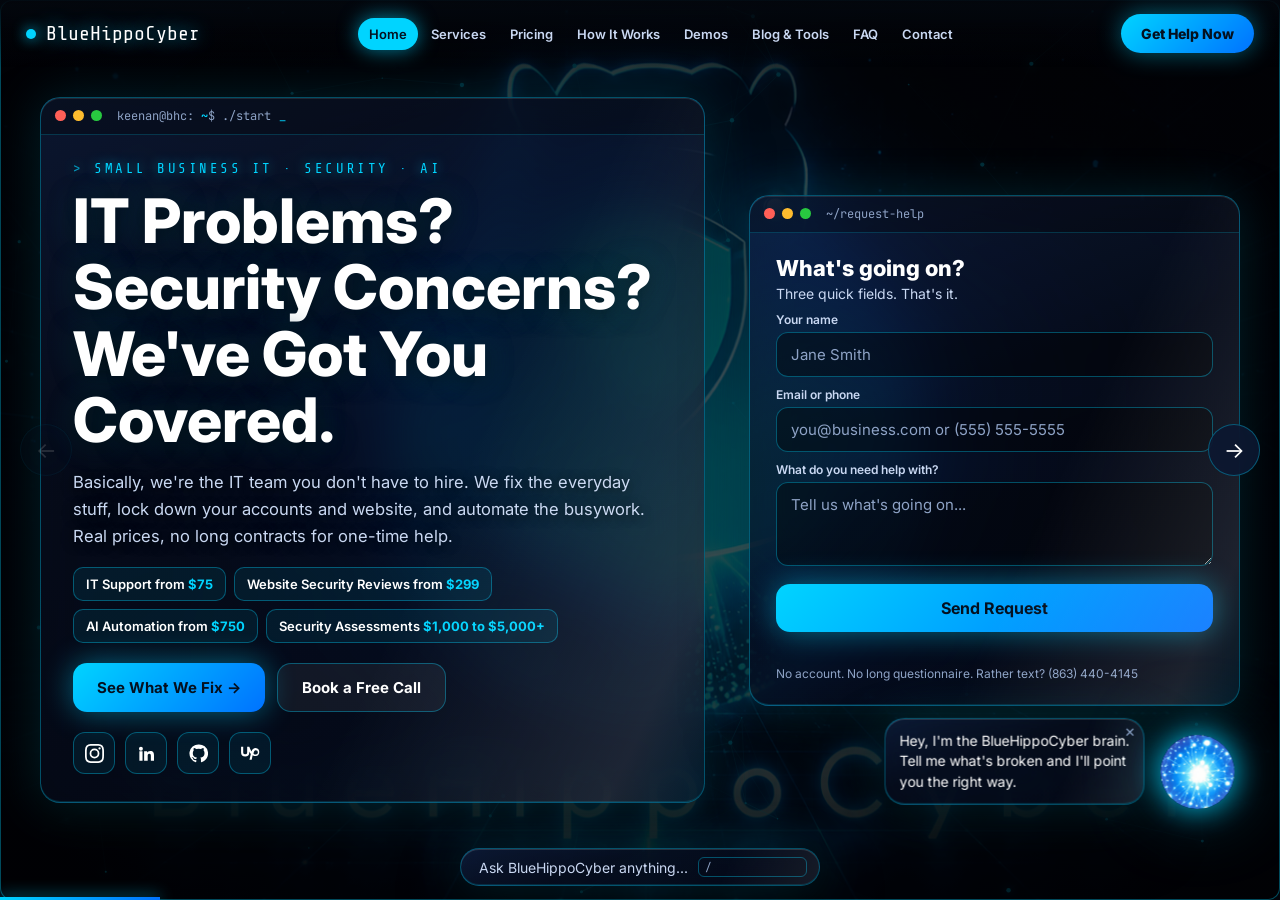
==== commit f8e49267: "Transparent pricing, orb guide, chat dock, blog and free tools, IT price estimator, expanded FAQ (Co" ====
--- a/index.html
+++ b/index.html
@@ -4,14 +4,14 @@
 <meta charset="UTF-8" />
 <meta name="viewport" content="width=device-width, initial-scale=1.0" />
 <title>Small Business IT Support, Cybersecurity & AI Automation | BlueHippoCyber</title>
-<meta name="description" content="BlueHippoCyber provides small business IT support, practical cybersecurity, website security, Microsoft 365 management, and AI agents & automation — one team, no jargon." />
+<meta name="description" content="Small business IT support from $75, website security reviews from $299, AI automation from $750, and cybersecurity assessments with real published prices. BlueHippoCyber, no jargon." />
 <link rel="canonical" href="https://bluehippocyber.com/" />
 <meta name="robots" content="index, follow" />
-<meta name="theme-color" content="#05070d" />
+<meta name="theme-color" content="#03050b" />
 <meta property="og:type" content="website" />
 <meta property="og:site_name" content="BlueHippoCyber" />
 <meta property="og:title" content="IT Problems? Security Concerns? We've Got You Covered. | BlueHippoCyber" />
-<meta property="og:description" content="Practical IT support, smarter security, and intelligent automation for small businesses — one team instead of five vendors." />
+<meta property="og:description" content="Real IT support, real security, real prices. Remote IT help from $75." />
 <meta property="og:url" content="https://bluehippocyber.com/" />
 <meta property="og:image" content="https://bluehippocyber.com/assets/bhc-logo-black.png" />
 <meta name="twitter:card" content="summary_large_image" />
@@ -21,24 +21,24 @@
 <link rel="apple-touch-icon" href="/apple-touch-icon.png" />
 <link rel="preconnect" href="https://fonts.googleapis.com" />
 <link rel="preconnect" href="https://fonts.gstatic.com" crossorigin />
-<link href="https://fonts.googleapis.com/css2?family=Share+Tech+Mono&family=Inter:wght@400;500;600;700;800&display=swap" rel="stylesheet" />
+<link href="https://fonts.googleapis.com/css2?family=Share+Tech+Mono&family=JetBrains+Mono:wght@500;700&family=Inter:wght@400;500;600;700;800&display=swap" rel="stylesheet" />
 <script type="application/ld+json">
 {"@context":"https://schema.org","@type":"ProfessionalService","name":"BlueHippoCyber",
-"description":"Small business IT support, cybersecurity, website security, Microsoft 365 management, and AI agents & automation.",
-"url":"https://bluehippocyber.com/","telephone":"+18634404145","email":"bluehippo.cyber@gmail.com",
+"description":"Small business IT support, cybersecurity, website security, Microsoft 365 and AI automation.",
+"url":"https://bluehippocyber.com/","telephone":"+18634404145","email":"bluehippo.cyber@gmail.com","priceRange":"$75 - $5,000+",
 "areaServed":{"@type":"Country","name":"United States"},
 "address":{"@type":"PostalAddress","addressRegion":"FL","addressCountry":"US"},
-"sameAs":["https://github.com/keenan371","https://www.linkedin.com/in/keenanmcgriff","https://www.upwork.com/freelancers/keenanm"]}
+"sameAs":["https://www.instagram.com/keenan.mcgriff/","https://www.linkedin.com/in/keenanmcgriff","https://github.com/keenan371","https://www.upwork.com/freelancers/keenanm"]}
 </script>
 <style>
-:root{--bg:#03050b;--ink:#ffffff;--soft:#c9d8f2;--cyan:#00d4ff;--blue:#0072ff;
-  --glass:rgba(8,16,34,0.72);--glass-hi:rgba(14,28,56,0.82);--edge:rgba(0,212,255,0.35);}
+:root{--bg:#03050b;--ink:#ffffff;--soft:#c9d8f2;--mute:#8ea3c6;--cyan:#00d4ff;--blue:#0072ff;--green:#5effa6;
+  --glass:rgba(8,16,34,0.66);--glass-hi:rgba(12,24,50,0.86);--edge:rgba(0,212,255,0.35);}
 *{box-sizing:border-box;margin:0;padding:0;}
 html,body{height:100%;background:var(--bg);color:var(--ink);font-family:Inter,system-ui,sans-serif;overflow:hidden;}
-.mono{font-family:"Share Tech Mono",monospace;}
 a{color:inherit;}
-
-/* ===== living background: hippo (video when available) + particle network ===== */
+button{font-family:inherit;}
+
+/* ===== living background ===== */
 .bg{position:fixed;inset:0;z-index:0;overflow:hidden;pointer-events:none;}
 .bg img,.bg video{position:absolute;top:50%;left:50%;width:115vw;height:115vh;transform:translate(-50%,-50%);object-fit:cover;
   -webkit-mask-image:radial-gradient(ellipse at 50% 45%,#000 38%,transparent 80%);mask-image:radial-gradient(ellipse at 50% 45%,#000 38%,transparent 80%);}
@@ -48,191 +48,262 @@
 @keyframes breathe{0%,100%{opacity:.75;filter:drop-shadow(0 0 30px rgba(0,212,255,.3)) brightness(.95);transform:translate(-50%,-50%) scale(1);}
   50%{opacity:1;filter:drop-shadow(0 0 90px rgba(0,212,255,.75)) brightness(1.25);transform:translate(-50%,-50%) scale(1.03);}}
 #net{position:fixed;inset:0;z-index:1;pointer-events:none;}
-.shade{position:fixed;inset:0;z-index:2;pointer-events:none;
-  background:radial-gradient(ellipse at 50% 50%,rgba(3,5,11,.35) 0%,rgba(3,5,11,.7) 75%);}
+.shade{position:fixed;inset:0;z-index:2;pointer-events:none;background:radial-gradient(ellipse at 50% 50%,rgba(3,5,11,.35) 0%,rgba(3,5,11,.72) 75%);}
 .scan{position:fixed;inset:0;z-index:3;pointer-events:none;overflow:hidden;}
-.scan::after{content:"";position:absolute;left:0;right:0;height:3px;top:-10px;
-  background:linear-gradient(90deg,transparent,rgba(0,212,255,.9),transparent);box-shadow:0 0 30px 8px rgba(0,212,255,.35);
-  animation:sweep 5s linear infinite;}
+.scan::after{content:"";position:absolute;left:0;right:0;height:3px;top:-10px;background:linear-gradient(90deg,transparent,rgba(0,212,255,.9),transparent);
+  box-shadow:0 0 30px 8px rgba(0,212,255,.35);animation:sweep 5s linear infinite;}
 @keyframes sweep{to{top:100%;}}
 
 /* ===== top bar ===== */
-.top{position:fixed;top:0;left:0;right:0;z-index:40;display:flex;align-items:center;justify-content:space-between;
-  padding:16px 28px;background:linear-gradient(180deg,rgba(3,5,11,.9),rgba(3,5,11,0));}
-.brand{display:flex;align-items:center;gap:10px;font-family:"Share Tech Mono",monospace;font-size:20px;letter-spacing:.03em;
-  text-shadow:0 0 18px rgba(0,212,255,.8);cursor:pointer;}
+.top{position:fixed;top:0;left:0;right:0;z-index:40;display:flex;align-items:center;justify-content:space-between;gap:14px;
+  padding:14px 26px;background:linear-gradient(180deg,rgba(3,5,11,.92),rgba(3,5,11,0));}
+.brand{display:flex;align-items:center;gap:10px;font-family:"Share Tech Mono",monospace;font-size:20px;text-shadow:0 0 18px rgba(0,212,255,.8);cursor:pointer;white-space:nowrap;}
 .brand .dot{width:10px;height:10px;border-radius:50%;background:var(--cyan);box-shadow:0 0 14px var(--cyan);animation:pulse 1.6s infinite;}
 @keyframes pulse{50%{transform:scale(1.5);opacity:.6;}}
-.chapters{display:flex;gap:4px;}
-.chapters button{background:none;border:none;color:var(--soft);font:600 13px Inter;padding:8px 12px;border-radius:999px;cursor:pointer;transition:.2s;}
+.chapters{display:flex;gap:2px;flex-wrap:nowrap;}
+.chapters button{background:none;border:none;color:var(--soft);font-weight:600;font-size:13px;padding:8px 11px;border-radius:999px;cursor:pointer;transition:.2s;white-space:nowrap;}
 .chapters button:hover{color:#fff;}
 .chapters button.on{color:#04101f;background:var(--cyan);box-shadow:0 0 20px rgba(0,212,255,.6);}
-.cta-pill{background:linear-gradient(135deg,var(--cyan),var(--blue));color:#04101f;font-weight:800;font-size:14px;
-  padding:11px 20px;border-radius:999px;text-decoration:none;border:none;cursor:pointer;box-shadow:0 0 24px rgba(0,212,255,.45);}
+.cta-pill{background:linear-gradient(135deg,var(--cyan),var(--blue));color:#04101f;font-weight:800;font-size:14px;white-space:nowrap;
+  padding:11px 20px;border-radius:999px;border:none;cursor:pointer;box-shadow:0 0 24px rgba(0,212,255,.45);}
 
 /* ===== horizontal story track ===== */
-.track{position:fixed;inset:0;z-index:10;display:flex;overflow-x:auto;overflow-y:hidden;scroll-snap-type:x mandatory;
-  scroll-behavior:smooth;scrollbar-width:none;}
+.track{position:fixed;inset:0;z-index:10;display:flex;overflow-x:auto;overflow-y:hidden;scroll-snap-type:x mandatory;scroll-behavior:smooth;scrollbar-width:none;}
 .track::-webkit-scrollbar{display:none;}
-.ch{flex:0 0 100vw;height:100vh;scroll-snap-align:start;display:flex;align-items:center;justify-content:center;
-  padding:96px 6vw 90px;position:relative;}
+.ch{flex:0 0 100vw;height:100vh;scroll-snap-align:start;display:flex;align-items:center;justify-content:center;padding:84px max(6vw,92px) 74px;position:relative;}
 .ch .inner{width:100%;max-width:1200px;opacity:0;transform:translateX(80px) scale(.97);transition:all .9s cubic-bezier(.2,.8,.2,1);}
 .ch.in .inner{opacity:1;transform:none;}
-.kicker{font-family:"Share Tech Mono",monospace;color:var(--cyan);letter-spacing:.18em;text-transform:uppercase;font-size:14px;
-  text-shadow:0 0 12px rgba(0,212,255,.7);margin-bottom:12px;}
+.kicker{font-family:"Share Tech Mono",monospace;color:var(--cyan);letter-spacing:.18em;text-transform:uppercase;font-size:14px;text-shadow:0 0 12px rgba(0,212,255,.7);margin-bottom:12px;}
+.kicker::before{content:"> ";opacity:.7;}
 h1,h2{font-weight:800;line-height:1.08;text-shadow:0 2px 24px rgba(0,0,0,.9),0 0 30px rgba(0,212,255,.25);}
-h1{font-size:clamp(34px,5.2vw,68px);}
-h2{font-size:clamp(28px,3.6vw,48px);margin-bottom:10px;}
-.lead{font-size:clamp(16px,1.35vw,20px);color:var(--soft);line-height:1.6;max-width:640px;text-shadow:0 2px 12px rgba(0,0,0,.9);}
-.glass{background:var(--glass);border:1px solid var(--edge);border-radius:22px;
-  backdrop-filter:blur(22px) saturate(160%);-webkit-backdrop-filter:blur(22px) saturate(160%);
-  box-shadow:0 0 50px rgba(0,212,255,.15),0 30px 60px rgba(0,0,0,.5),inset 0 1px 0 rgba(255,255,255,.08);}
-
-/* floating liquid motion */
+h1{font-size:clamp(34px,4.8vw,64px);}
+h2{font-size:clamp(28px,3.4vw,46px);margin-bottom:10px;}
+.lead{font-size:clamp(16px,1.3vw,19px);color:var(--soft);line-height:1.6;max-width:680px;text-shadow:0 2px 12px rgba(0,0,0,.9);}
+
+/* ===== liquid glass + terminal chrome ===== */
+.glass{position:relative;background:linear-gradient(160deg,rgba(20,40,80,.55),var(--glass) 40%,rgba(4,10,24,.75));border:1px solid var(--edge);border-radius:20px;
+  backdrop-filter:blur(24px) saturate(180%);-webkit-backdrop-filter:blur(24px) saturate(180%);overflow:hidden;
+  box-shadow:0 0 50px rgba(0,212,255,.15),0 30px 60px rgba(0,0,0,.5),inset 0 1px 0 rgba(255,255,255,.14),inset 0 -1px 0 rgba(0,212,255,.15);}
+.glass::before{content:"";position:absolute;inset:0;pointer-events:none;border-radius:inherit;
+  background:linear-gradient(115deg,transparent 30%,rgba(255,255,255,.10) 45%,rgba(0,212,255,.08) 50%,transparent 62%);
+  background-size:250% 100%;animation:sheen 7s ease-in-out infinite;}
+@keyframes sheen{0%,100%{background-position:120% 0;}50%{background-position:-20% 0;}}
+.term{display:flex;align-items:center;gap:7px;padding:10px 14px;border-bottom:1px solid rgba(0,212,255,.2);background:rgba(0,0,0,.28);
+  font-family:"JetBrains Mono",monospace;font-size:12px;color:var(--mute);}
+.term i{width:11px;height:11px;border-radius:50%;display:inline-block;}
+.term i:nth-child(1){background:#ff5f57;} .term i:nth-child(2){background:#febc2e;} .term i:nth-child(3){background:#28c840;}
+.term span{margin-left:8px;}
+.term span b{color:var(--cyan);font-weight:500;}
+.cursor::after{content:"_";color:var(--cyan);animation:blink 1s steps(1) infinite;}
+@keyframes blink{50%{opacity:0;}}
 .float{animation:bob 6s ease-in-out infinite;}
-@keyframes bob{0%,100%{transform:translateY(0) rotate(0);}50%{transform:translateY(-14px) rotate(.4deg);}}
+@keyframes bob{0%,100%{transform:translateY(0) rotate(0);}50%{transform:translateY(-14px) rotate(.35deg);}}
 
 /* hero */
-.hero{display:grid;grid-template-columns:1.15fr .85fr;gap:48px;align-items:center;}
-.hero-copy .plate{padding:34px 34px 30px;}
-.hero-copy p.lead{margin:18px 0 24px;}
+.hero{display:grid;grid-template-columns:1.15fr .85fr;gap:44px;align-items:center;}
+.plate .pad{padding:26px 32px 28px;}
+.plate p.lead{margin:16px 0 18px;}
+.prices{display:flex;flex-wrap:wrap;gap:8px;margin:0 0 20px;}
+.chip{font-size:13px;font-weight:600;padding:8px 12px;border-radius:10px;border:1px solid var(--edge);background:rgba(0,212,255,.08);cursor:pointer;transition:.2s;}
+.chip b{color:var(--cyan);}
+.chip:hover{background:rgba(0,212,255,.2);}
 .btns{display:flex;gap:12px;flex-wrap:wrap;}
-.btn{padding:14px 24px;border-radius:14px;font:700 15px Inter;text-decoration:none;border:none;cursor:pointer;transition:transform .15s,box-shadow .2s;}
+.btn{padding:14px 24px;border-radius:14px;font-weight:700;font-size:15px;text-decoration:none;border:none;cursor:pointer;transition:transform .15s,box-shadow .2s;display:inline-block;}
 .btn:hover{transform:translateY(-2px);}
 .btn-p{background:linear-gradient(135deg,var(--cyan),var(--blue));color:#04101f;box-shadow:0 0 30px rgba(0,212,255,.45);}
 .btn-g{background:rgba(255,255,255,.06);color:#fff;border:1px solid var(--edge);}
-.socials{display:flex;gap:10px;margin-top:22px;}
-.socials a{width:42px;height:42px;border-radius:12px;display:grid;place-items:center;border:1px solid var(--edge);
-  background:rgba(0,212,255,.07);transition:.2s;}
+.btn-s{padding:10px 16px;font-size:14px;}
+.socials{display:flex;gap:10px;margin-top:20px;}
+.socials a{width:42px;height:42px;border-radius:12px;display:grid;place-items:center;border:1px solid var(--edge);background:rgba(0,212,255,.07);transition:.2s;}
 .socials a:hover{background:var(--cyan);box-shadow:0 0 24px rgba(0,212,255,.7);}
 .socials a:hover svg{fill:#04101f;}
 .socials svg{width:19px;height:19px;fill:#fff;}
 
 /* form */
-.form{padding:28px;}
+.form .pad{padding:22px 26px 24px;}
 .form h3{font-size:22px;font-weight:800;margin-bottom:4px;}
-.form .sub{color:var(--soft);font-size:14px;margin-bottom:16px;}
+.form .sub{color:var(--soft);font-size:14px;margin-bottom:10px;}
 .form label{display:block;font-size:12px;font-weight:600;color:var(--soft);margin:10px 0 5px;}
-.in{width:100%;background:rgba(0,0,0,.35);border:1px solid var(--edge);border-radius:12px;padding:13px 14px;color:#fff;font:15px Inter;}
+.in{width:100%;background:rgba(0,0,0,.4);border:1px solid var(--edge);border-radius:12px;padding:12px 14px;color:#fff;font-size:15px;font-family:Inter,sans-serif;}
 .in:focus{outline:none;border-color:var(--cyan);box-shadow:0 0 0 3px rgba(0,212,255,.2);}
-.in::placeholder{color:#8ea3c6;}
-textarea.in{min-height:96px;resize:vertical;}
+.in::placeholder{color:var(--mute);}
+textarea.in{min-height:84px;resize:vertical;}
 select.in option{background:#0a1428;}
 .form .btn{width:100%;margin-top:14px;font-size:16px;}
 .msg{font-size:13px;margin-top:10px;min-height:18px;}
-.ok{color:#5effa6;} .err{color:#ff8a8a;}
-.fine{font-size:12px;color:#8ea3c6;margin-top:8px;}
+.ok{color:var(--green);} .err{color:#ff8a8a;}
+.fine{font-size:12px;color:var(--mute);margin-top:6px;}
+.picked{display:none;font-size:13px;padding:9px 12px;border-radius:10px;background:rgba(0,212,255,.12);border:1px solid var(--edge);margin-top:6px;}
+.picked.on{display:flex;justify-content:space-between;gap:8px;}
+.picked button{background:none;border:none;color:var(--mute);cursor:pointer;}
 
 /* service cards */
-.cards{display:grid;grid-template-columns:repeat(3,1fr);gap:22px;margin-top:26px;}
-.card{padding:24px 22px;cursor:pointer;transition:border-color .2s,box-shadow .2s;position:relative;}
+.cards{display:grid;grid-template-columns:repeat(3,1fr);gap:20px;margin-top:24px;}
+.card{cursor:pointer;transition:border-color .2s,box-shadow .2s;}
+.card .pad{padding:20px 22px 22px;}
 .card:hover{border-color:var(--cyan);box-shadow:0 0 60px rgba(0,212,255,.4),0 30px 60px rgba(0,0,0,.5);}
-.card .num{font-family:"Share Tech Mono",monospace;color:var(--cyan);font-size:14px;}
-.card h3{font-size:19px;font-weight:800;margin:8px 0;line-height:1.25;}
+.card h3{font-size:19px;font-weight:800;margin:0 0 8px;line-height:1.25;}
 .card p{color:var(--soft);font-size:14.5px;line-height:1.5;}
-.card .go{margin-top:14px;font-weight:700;font-size:14px;color:var(--cyan);}
-.tag{position:absolute;top:18px;right:18px;font:700 10.5px "Share Tech Mono";letter-spacing:.08em;padding:4px 10px;border-radius:999px;
-  color:#04101f;background:var(--cyan);}
+.card .row{display:flex;justify-content:space-between;align-items:center;margin-top:14px;}
+.card .from{font-weight:800;font-size:15px;color:var(--cyan);}
+.card .go{font-weight:700;font-size:14px;color:#fff;opacity:.8;}
 .card.feat{border-color:var(--cyan);box-shadow:0 0 50px rgba(0,212,255,.35);}
 
+/* pricing */
+.ptabs{display:flex;gap:8px;flex-wrap:wrap;margin:16px 0 12px;}
+.ptabs button{border:1px solid var(--edge);background:rgba(0,0,0,.35);color:var(--soft);font-weight:700;font-size:14px;padding:10px 15px;border-radius:12px;cursor:pointer;transition:.2s;}
+.ptabs button.on{color:#04101f;background:var(--cyan);box-shadow:0 0 22px rgba(0,212,255,.55);}
+.ppanel .body{padding:16px;max-height:calc(100vh - 430px);min-height:220px;overflow:auto;}
+.pgrid{display:grid;grid-template-columns:repeat(auto-fill,minmax(270px,1fr));gap:14px;}
+.pc{border:1px solid var(--edge);border-radius:16px;padding:18px;background:rgba(0,0,0,.3);display:flex;flex-direction:column;
+  opacity:0;transform:translateY(16px) scale(.97);animation:pop .5s cubic-bezier(.2,.9,.25,1.1) forwards;}
+@keyframes pop{to{opacity:1;transform:none;}}
+.pc h4{font-size:16.5px;font-weight:800;line-height:1.3;}
+.pc .amt{font-size:26px;font-weight:800;color:var(--cyan);margin:8px 0 0;text-shadow:0 0 18px rgba(0,212,255,.45);}
+.pc .unit{font-family:"JetBrains Mono",monospace;font-size:12px;color:var(--mute);margin-bottom:10px;}
+.pc ul{list-style:none;font-size:13.5px;color:var(--soft);line-height:1.5;margin-bottom:8px;}
+.pc ul li{padding-left:18px;position:relative;margin-bottom:3px;}
+.pc ul.inc li::before{content:"✓";position:absolute;left:0;color:var(--green);}
+.pc ul.exc li::before{content:"✕";position:absolute;left:0;color:#ff8a8a;font-size:11px;top:2px;}
+.pc .lbl{font-size:11px;font-weight:700;letter-spacing:.08em;text-transform:uppercase;color:var(--mute);margin:6px 0 4px;}
+.pc .btn{margin-top:auto;text-align:center;}
+.pnote{font-size:13px;color:var(--mute);line-height:1.55;padding:12px 18px;border-top:1px solid rgba(0,212,255,.2);}
+.pnote b{color:var(--soft);}
+
 /* steps */
-.steps{display:grid;grid-template-columns:repeat(3,1fr);gap:22px;margin-top:28px;}
-.step{padding:28px;}
-.step .n{font:800 46px Inter;color:transparent;-webkit-text-stroke:1.5px var(--cyan);text-shadow:0 0 30px rgba(0,212,255,.5);}
-.step h3{font-size:21px;font-weight:800;margin:6px 0 8px;}
+.steps{display:grid;grid-template-columns:repeat(3,1fr);gap:20px;margin-top:26px;}
+.step .pad{padding:24px;}
+.step .n{font-weight:800;font-size:44px;color:transparent;-webkit-text-stroke:1.5px var(--cyan);text-shadow:0 0 30px rgba(0,212,255,.5);}
+.step h3{font-size:20px;font-weight:800;margin:6px 0 8px;}
 .step p{color:var(--soft);line-height:1.55;font-size:15px;}
 
-/* demos / blog */
-.grid4{display:grid;grid-template-columns:repeat(4,1fr);gap:18px;margin-top:26px;}
-.mini{padding:20px;}
-.mini .cat{font:12px "Share Tech Mono";color:var(--cyan);letter-spacing:.08em;text-transform:uppercase;}
-.mini h4{font-size:16.5px;font-weight:700;margin:8px 0 10px;line-height:1.3;}
-.soon{display:inline-block;font:700 11px "Share Tech Mono";letter-spacing:.08em;color:var(--cyan);border:1px solid var(--edge);border-radius:999px;padding:4px 10px;}
-.play{width:100%;aspect-ratio:16/9;border-radius:12px;margin-bottom:12px;display:grid;place-items:center;
-  background:linear-gradient(135deg,rgba(0,212,255,.15),rgba(0,114,255,.08));border:1px dashed var(--edge);}
+/* demos / learn */
+.grid4{display:grid;grid-template-columns:repeat(4,1fr);gap:16px;margin-top:22px;}
+.mini .pad{padding:16px 18px 18px;}
+.mini .cat{font-family:"Share Tech Mono",monospace;font-size:12px;color:var(--cyan);letter-spacing:.08em;text-transform:uppercase;}
+.mini h4{font-size:15.5px;font-weight:700;margin:8px 0 10px;line-height:1.35;}
+.soon{display:inline-block;font-family:"Share Tech Mono",monospace;font-size:11px;letter-spacing:.08em;color:var(--cyan);border:1px solid var(--edge);border-radius:999px;padding:4px 10px;}
+.play{width:100%;aspect-ratio:16/9;border-radius:12px;margin-bottom:12px;display:grid;place-items:center;background:linear-gradient(135deg,rgba(0,212,255,.15),rgba(0,114,255,.08));border:1px dashed var(--edge);}
 .play span{width:44px;height:44px;border-radius:50%;border:2px solid var(--cyan);display:grid;place-items:center;color:var(--cyan);font-size:16px;}
+.learn{display:grid;grid-template-columns:1.45fr 1fr;gap:20px;margin-top:20px;}
+.cats{display:flex;flex-wrap:wrap;gap:6px;padding:12px 16px 0;}
+.cats button{border:1px solid var(--edge);background:none;color:var(--soft);font-size:12px;font-weight:600;padding:6px 10px;border-radius:999px;cursor:pointer;}
+.cats button.on{background:var(--cyan);color:#04101f;}
+.posts{padding:12px 16px 16px;display:flex;flex-direction:column;gap:8px;max-height:min(46vh,470px);overflow:auto;}
+.post{display:flex;justify-content:space-between;gap:12px;align-items:center;padding:11px 13px;border:1px solid rgba(0,212,255,.22);border-radius:12px;background:rgba(0,0,0,.25);}
+.post h4{font-size:14.5px;font-weight:700;line-height:1.35;}
+.post small{display:block;color:var(--mute);font-size:12px;margin-top:3px;}
+.post small a{color:var(--cyan);cursor:pointer;text-decoration:underline;}
+.tool{padding:14px 16px;border-bottom:1px solid rgba(0,212,255,.18);}
+.tool:last-child{border-bottom:none;}
+.tool h4{font-size:16px;font-weight:800;margin-bottom:4px;}
+.tool p{font-size:13.5px;color:var(--soft);line-height:1.5;margin-bottom:10px;}
+.live{display:inline-block;font-family:"Share Tech Mono",monospace;font-size:11px;color:#04101f;background:var(--green);border-radius:999px;padding:3px 9px;margin-left:6px;vertical-align:middle;}
+
+/* estimator */
+.est{padding:4px 0;}
+.est input[type=range]{width:100%;accent-color:var(--cyan);margin:10px 0;}
+.est .big{font-size:40px;font-weight:800;color:var(--cyan);text-shadow:0 0 22px rgba(0,212,255,.5);}
+.est .math{font-family:"JetBrains Mono",monospace;font-size:13px;color:var(--mute);margin:4px 0 12px;}
 
 /* faq */
-.faqwrap{display:grid;grid-template-columns:260px 1fr;gap:24px;margin-top:24px;}
-.tabs{display:flex;flex-direction:column;gap:8px;padding:16px;}
-.tabs button{text-align:left;background:none;border:1px solid transparent;color:var(--soft);font:600 15px Inter;padding:12px 14px;border-radius:12px;cursor:pointer;}
+.faqwrap{display:grid;grid-template-columns:250px 1fr;gap:20px;margin-top:22px;}
+.tabs{display:flex;flex-direction:column;gap:6px;padding:14px;}
+.tabs button{text-align:left;background:none;border:1px solid transparent;color:var(--soft);font-weight:600;font-size:15px;padding:11px 13px;border-radius:12px;cursor:pointer;}
 .tabs button.on{color:#fff;border-color:var(--cyan);background:rgba(0,212,255,.12);}
-.qa{padding:20px;display:flex;flex-direction:column;gap:10px;max-height:58vh;overflow:auto;}
-.q{border:1px solid var(--edge);border-radius:14px;padding:15px 18px;cursor:pointer;background:rgba(0,0,0,.25);}
-.q b{display:flex;justify-content:space-between;gap:10px;font-size:16px;}
+.qa{padding:16px;display:flex;flex-direction:column;gap:9px;max-height:min(56vh,580px);overflow:auto;}
+.q{border:1px solid var(--edge);border-radius:14px;padding:14px 17px;cursor:pointer;background:rgba(0,0,0,.25);}
+.q b{display:flex;justify-content:space-between;gap:10px;font-size:15.5px;}
 .q b::after{content:"+";color:var(--cyan);font-size:20px;transition:.2s;}
 .q.open b::after{transform:rotate(45deg);}
 .q p{max-height:0;overflow:hidden;color:var(--soft);line-height:1.6;font-size:15px;transition:max-height .3s,margin .3s;}
-.q.open p{max-height:260px;margin-top:10px;}
-
-/* contact chapter */
-.contact{display:grid;grid-template-columns:.9fr 1.1fr;gap:40px;align-items:center;}
-.reach{display:flex;flex-direction:column;gap:12px;margin-top:22px;}
-.reach a{display:flex;align-items:center;gap:12px;padding:14px 18px;border-radius:14px;text-decoration:none;font-weight:600;font-size:16px;}
+.q.open p{max-height:320px;margin-top:10px;}
+
+/* contact */
+.contact{display:grid;grid-template-columns:.9fr 1.1fr;gap:36px;align-items:center;}
+.reach{display:flex;flex-direction:column;gap:10px;margin-top:20px;}
+.reach a{display:flex;align-items:center;gap:12px;padding:13px 18px;text-decoration:none;font-weight:600;font-size:16px;}
+.client{margin-top:14px;font-size:14px;color:var(--soft);}
+.client b{color:var(--cyan);}
 
 /* nav arrows + progress */
-.arrow{position:fixed;top:50%;z-index:30;width:52px;height:52px;border-radius:50%;border:1px solid var(--edge);
-  background:var(--glass);backdrop-filter:blur(14px);color:#fff;font-size:22px;cursor:pointer;transform:translateY(-50%);transition:.2s;}
+.arrow{position:fixed;top:50%;z-index:30;width:52px;height:52px;border-radius:50%;border:1px solid var(--edge);background:var(--glass-hi);backdrop-filter:blur(14px);
+  color:#fff;font-size:22px;cursor:pointer;transform:translateY(-50%);transition:.2s;}
 .arrow:hover{background:var(--cyan);color:#04101f;box-shadow:0 0 30px rgba(0,212,255,.7);}
-.arrow.l{left:18px;} .arrow.r{right:18px;}
-.arrow[disabled]{opacity:.2;pointer-events:none;}
-.progress{position:fixed;left:0;bottom:0;height:3px;z-index:40;background:linear-gradient(90deg,var(--cyan),var(--blue));
-  box-shadow:0 0 16px var(--cyan);width:0;transition:width .3s;}
-.hint{position:fixed;bottom:22px;left:50%;transform:translateX(-50%);z-index:30;font:13px "Share Tech Mono";color:var(--soft);
-  letter-spacing:.1em;animation:hint 2s ease-in-out infinite;}
-@keyframes hint{50%{transform:translateX(calc(-50% + 10px));opacity:.6;}}
-
-/* service detail overlay */
-.ov{position:fixed;inset:0;z-index:60;display:flex;align-items:center;justify-content:center;padding:24px;
-  background:rgba(2,4,10,.7);backdrop-filter:blur(8px);opacity:0;pointer-events:none;transition:opacity .35s;}
+.arrow.l{left:20px;} .arrow.r{right:20px;}
+.arrow[disabled]{opacity:.15;pointer-events:none;}
+.progress{position:fixed;left:0;bottom:0;height:3px;z-index:40;background:linear-gradient(90deg,var(--cyan),var(--blue));box-shadow:0 0 16px var(--cyan);width:0;transition:width .3s;}
+
+/* detail overlay */
+.ov{position:fixed;inset:0;z-index:60;display:flex;align-items:center;justify-content:center;padding:24px;background:rgba(2,4,10,.72);backdrop-filter:blur(8px);opacity:0;pointer-events:none;transition:opacity .35s;}
 .ov.on{opacity:1;pointer-events:auto;}
-.ov .box{width:min(820px,96vw);max-height:88vh;overflow:auto;transform:scale(.9) translateY(30px);transition:transform .45s cubic-bezier(.2,.9,.25,1.15);}
+.ov .box{width:min(900px,96vw);max-height:88vh;display:flex;flex-direction:column;transform:scale(.9) translateY(30px);transition:transform .45s cubic-bezier(.2,.9,.25,1.15);}
 .ov.on .box{transform:none;}
-.ov .head{display:flex;justify-content:space-between;align-items:center;padding:20px 26px;border-bottom:1px solid var(--edge);position:sticky;top:0;background:var(--glass-hi);backdrop-filter:blur(20px);border-radius:22px 22px 0 0;}
-.ov .head h3{font-size:21px;font-weight:800;}
-.ov .x{cursor:pointer;font-size:14px;color:var(--soft);border:1px solid var(--edge);border-radius:10px;padding:8px 12px;background:none;font-weight:600;}
+.ov .head{display:flex;justify-content:space-between;align-items:center;gap:12px;padding:16px 24px;border-bottom:1px solid var(--edge);}
+.ov .head h3{font-size:22px;font-weight:800;}
+.ov .x{cursor:pointer;font-size:14px;color:var(--soft);border:1px solid var(--edge);border-radius:10px;padding:8px 12px;background:none;font-weight:600;white-space:nowrap;}
 .ov .x:hover{color:#04101f;background:var(--cyan);}
-.ov .body{padding:24px 28px 30px;font-size:16px;line-height:1.65;color:#e6eeff;}
-.ov .body ul{margin:10px 0 18px 20px;}
-.ov .body li{margin-bottom:6px;}
+.ov .body{padding:20px 26px 28px;font-size:16px;line-height:1.65;color:#e6eeff;overflow:auto;}
+.ov h5{font-family:"Share Tech Mono",monospace;color:var(--cyan);font-size:14px;letter-spacing:.14em;text-transform:uppercase;margin:22px 0 8px;font-weight:400;}
+.ov h5:first-child{margin-top:0;}
+.ov .body ul{margin:6px 0 10px 20px;}
 .ov .note{font-size:13.5px;color:#9fb3d6;}
 
-/* chat */
-.chat-fab{position:fixed;bottom:24px;right:24px;z-index:45;cursor:pointer;display:flex;flex-direction:column;align-items:center;gap:4px;}
-.orb{width:66px;height:66px;border-radius:50%;overflow:hidden;position:relative;box-shadow:0 0 24px rgba(0,212,255,.8);animation:bob 4s ease-in-out infinite;}
-.orb img{position:absolute;top:50%;left:50%;width:190%;height:190%;transform:translate(-50%,-50%);object-fit:cover;}
-.chat-fab small{font-size:11px;font-weight:600;color:var(--soft);}
-.chatbox{position:fixed;right:24px;bottom:110px;z-index:70;width:min(370px,92vw);height:min(70vh,540px);display:none;flex-direction:column;padding:18px;}
-.chatbox.on{display:flex;}
-.chatbox .ch-head{display:flex;justify-content:space-between;align-items:center;margin-bottom:10px;font-weight:800;}
-.log{flex:1;overflow:auto;display:flex;flex-direction:column;gap:10px;padding:4px;}
-.m{max-width:85%;padding:10px 13px;border-radius:14px;font-size:14px;line-height:1.5;}
+/* ===== the orb: guide that lives on the page ===== */
+.orb-wrap{position:fixed;z-index:50;left:0;top:0;transition:transform 1.4s cubic-bezier(.45,.05,.25,1);will-change:transform;}
+.orb{width:74px;height:74px;border-radius:50%;overflow:hidden;position:relative;cursor:pointer;box-shadow:0 0 30px rgba(0,212,255,.9),0 0 80px rgba(0,212,255,.35);animation:bob 4s ease-in-out infinite;}
+.orb img{position:absolute;top:50%;left:50%;width:190%;height:190%;transform:translate(-50%,-50%);object-fit:cover;animation:spin 18s linear infinite;}
+@keyframes spin{to{transform:translate(-50%,-50%) rotate(360deg);}}
+.orb::after{content:"";position:absolute;inset:0;border-radius:50%;box-shadow:inset 0 0 18px rgba(255,255,255,.4);}
+.orb-ring{position:absolute;inset:-8px;border-radius:50%;border:1px solid rgba(0,212,255,.5);animation:ring 2.4s ease-out infinite;pointer-events:none;}
+@keyframes ring{from{transform:scale(1);opacity:.8;}to{transform:scale(1.6);opacity:0;}}
+.tip{position:absolute;bottom:4px;right:90px;width:260px;padding:12px 14px;font-size:14px;line-height:1.45;cursor:pointer;
+  opacity:0;transform:translateY(8px);transition:.35s;pointer-events:none;}
+.tip.on{opacity:1;transform:none;pointer-events:auto;}
+.tip .x2{position:absolute;top:4px;right:8px;color:var(--mute);font-size:13px;cursor:pointer;}
+.orb-wrap.left .tip{right:auto;left:90px;}
+
+/* chat dock (bottom) */
+.dock{white-space:nowrap;position:fixed;left:50%;bottom:14px;transform:translateX(-50%);z-index:45;display:flex;align-items:center;gap:10px;
+  padding:8px 12px 8px 18px;border-radius:999px;cursor:pointer;width:min(360px,60vw);}
+.dock span{flex:1;font-size:14px;color:var(--soft);}
+.dock .k{font-family:"JetBrains Mono",monospace;font-size:11px;color:var(--mute);border:1px solid var(--edge);border-radius:6px;padding:2px 6px;}
+.chatbox{position:fixed;left:50%;bottom:76px;z-index:70;width:min(460px,94vw);height:min(66vh,560px);display:flex;flex-direction:column;
+  transform:translateX(-50%) translateY(20px) scale(.97);opacity:0;pointer-events:none;transition:.35s cubic-bezier(.2,.9,.25,1.1);}
+.chatbox.on{transform:translateX(-50%);opacity:1;pointer-events:auto;}
+.chatbox .term{justify-content:space-between;}
+.chatbox .term button{background:none;border:none;color:var(--mute);cursor:pointer;font-size:14px;}
+.log{flex:1;overflow:auto;display:flex;flex-direction:column;gap:10px;padding:14px;}
+.m{max-width:86%;padding:10px 13px;border-radius:14px;font-size:14px;line-height:1.5;}
 .m.user{align-self:flex-end;background:linear-gradient(135deg,var(--cyan),var(--blue));color:#04101f;}
 .m.assistant{align-self:flex-start;background:rgba(255,255,255,.08);}
-.chat-in{display:flex;gap:8px;margin-top:8px;}
+.quick{display:flex;flex-wrap:wrap;gap:6px;padding:0 14px 8px;}
+.quick button{border:1px solid var(--edge);background:rgba(0,212,255,.08);color:#fff;font-size:12.5px;padding:6px 10px;border-radius:999px;cursor:pointer;}
+.chat-in{display:flex;gap:8px;padding:10px 14px 14px;}
 .chat-in button{background:var(--cyan);border:none;border-radius:12px;padding:0 16px;font-weight:800;cursor:pointer;}
 
-/* mobile: vertical, normal scrolling */
-@media(max-width:900px){
+/* mobile */
+@media(min-width:961px) and (max-height:860px){h1{font-size:clamp(30px,3.9vw,50px);}h2{font-size:clamp(26px,3vw,38px);}.lead{font-size:15.5px;}.plate p.lead{margin:12px 0 14px;}.plate .pad{padding:18px 26px 20px;}.form .pad{padding:16px 22px 18px;}textarea.in{min-height:64px;}.in{padding:10px 12px;}.form label{margin:7px 0 4px;}.prices{margin-bottom:14px;}.socials{margin-top:14px;}.cards{gap:14px;margin-top:16px;}.card .pad{padding:14px 18px 16px;}.card p{font-size:13.5px;}.steps{margin-top:18px;}.step .pad{padding:18px;}.ptabs{margin:10px 0 10px;}.ppanel .body{max-height:calc(100vh - 380px);}}
+@media(max-width:1100px){.chapters button{padding:7px 8px;font-size:12px;}}
+@media(max-width:960px){
   html,body{overflow:auto;}
   .track{position:relative;flex-direction:column;overflow:visible;scroll-snap-type:none;}
-  .ch{flex:none;width:100%;height:auto;min-height:100vh;padding:100px 18px 60px;}
-  .hero,.contact,.faqwrap{grid-template-columns:1fr;}
+  .ch{flex:none;width:100%;height:auto;min-height:100vh;padding:96px 16px 70px;}
+  .hero,.contact,.faqwrap,.learn{grid-template-columns:1fr;}
   .cards,.steps{grid-template-columns:1fr;}
   .grid4{grid-template-columns:1fr 1fr;}
-  .chapters,.arrow,.hint{display:none;}
+  .chapters,.arrow{display:none;}
   .float{animation:none;}
-  .qa{max-height:none;}
-}
-@media(prefers-reduced-motion:reduce){*{animation:none!important;transition:none!important;}.ch .inner{opacity:1;transform:none;}}
+  .qa,.posts,.ppanel .body{max-height:none;}
+  .dock{width:auto;left:auto;right:96px;transform:none;padding:10px 14px;} .dock span,.dock .k{display:none;} .dock::before{content:"Chat";font-weight:700;}
+  .chatbox{left:2vw;width:96vw;transform:translateY(20px);} .chatbox.on{transform:none;}
+}
+@media(prefers-reduced-motion:reduce){*{animation:none!important;transition:none!important;}.ch .inner{opacity:1;transform:none;}.pc{opacity:1;transform:none;}}
 </style>
 </head>
 <body>
 
-<div class="bg">
-  <img id="heroImg" src="/assets/bhc-logo-black.png" alt="" />
-  <video id="bgVideo" muted loop playsinline preload="auto"></video>
-</div>
+<div class="bg"><img src="/assets/bhc-logo-black.png" alt="" /><video id="bgVideo" muted loop playsinline preload="auto"></video></div>
 <canvas id="net"></canvas>
 <div class="shade"></div>
 <div class="scan"></div>
@@ -245,14 +316,21 @@
 
 <main class="track" id="track">
 
-  <!-- 1. HERO -->
+  <!-- HOME -->
   <section class="ch" data-id="home" data-label="Home">
     <div class="inner hero">
-      <div class="hero-copy">
-        <div class="glass plate float" style="animation-duration:8s">
-          <div class="kicker">Small Business IT · Cybersecurity · AI</div>
+      <div class="glass plate float" style="animation-duration:8s">
+        <div class="term"><i></i><i></i><i></i><span>keenan@bhc: <b>~</b>$ ./start<span class="cursor"></span></span></div>
+        <div class="pad">
+          <div class="kicker">Small Business IT · Security · AI</div>
           <h1>IT Problems? Security Concerns? We've Got You Covered.</h1>
-          <p class="lead">BlueHippoCyber helps small businesses solve everyday IT problems, strengthen cybersecurity, protect websites, and automate repetitive work — without needing an in-house IT department.</p>
+          <p class="lead">Basically, we're the IT team you don't have to hire. We fix the everyday stuff, lock down your accounts and website, and automate the busywork. Real prices, no long contracts for one-time help.</p>
+          <div class="prices">
+            <span class="chip" onclick="openPricing('itsupport')">IT Support from <b>$75</b></span>
+            <span class="chip" onclick="openPricing('websecurity')">Website Security Reviews from <b>$299</b></span>
+            <span class="chip" onclick="openPricing('aiautomation')">AI Automation from <b>$750</b></span>
+            <span class="chip" onclick="openPricing('cybersecurity')">Security Assessments <b>$1,000 to $5,000+</b></span>
+          </div>
           <div class="btns">
             <button class="btn btn-p" onclick="go('services')">See What We Fix →</button>
             <a class="btn btn-g" href="https://calendar.app.google/ikEVkrWRQRKCw77V7" target="_blank" rel="noopener">Book a Free Call</a>
@@ -260,68 +338,98 @@
           <div class="socials" data-socials></div>
         </div>
       </div>
-      <form class="glass form float" style="animation-delay:-3s" onsubmit="submitLead(event)" data-form>
-        <h3>Need help? Tell us.</h3>
-        <div class="sub">Three quick fields. We'll get back to you.</div>
-        <label>Your name</label>
-        <input class="in" name="name" placeholder="Jane Smith" required />
-        <label>Email or phone</label>
-        <input class="in" name="contact" placeholder="you@business.com or (555) 555-5555" required />
-        <label>What do you need help with?</label>
-        <textarea class="in" name="message" placeholder="Tell us what's going on..." required></textarea>
-        <input type="hidden" name="service" value="" />
-        <button class="btn btn-p" type="submit">Send Request</button>
-        <div class="msg"></div>
-        <div class="fine">No account, no long questionnaire. Prefer texting? (863) 440-4145</div>
+      <form class="glass form float" style="animation-delay:-3s" onsubmit="submitLead(event)">
+        <div class="term"><i></i><i></i><i></i><span>~/request-help</span></div>
+        <div class="pad">
+          <h3>What's going on?</h3>
+          <div class="sub">Three quick fields. That's it.</div>
+          <label>Your name</label>
+          <input class="in" name="name" placeholder="Jane Smith" autocomplete="name" required />
+          <label>Email or phone</label>
+          <input class="in" name="contact" placeholder="you@business.com or (555) 555-5555" required />
+          <label>What do you need help with?</label>
+          <textarea class="in" name="message" placeholder="Tell us what's going on..." required></textarea>
+          <input type="hidden" name="service" value="" /><input type="hidden" name="tier" value="" />
+          <button class="btn btn-p" type="submit">Send Request</button>
+          <div class="msg"></div>
+          <div class="fine">No account. No long questionnaire. Rather text? (863) 440-4145</div>
+        </div>
       </form>
     </div>
   </section>
 
-  <!-- 2. SERVICES -->
+  <!-- SERVICES -->
   <section class="ch" data-id="services" data-label="Services">
     <div class="inner">
       <div class="kicker">What we do</div>
       <h2>Six ways we keep your business running.</h2>
-      <p class="lead">Tap any service to see what it covers.</p>
+      <p class="lead">Click any one to see the problem it solves, what's included, and what it costs.</p>
       <div class="cards" id="cards"></div>
     </div>
   </section>
 
-  <!-- 3. HOW IT WORKS -->
+  <!-- PRICING -->
+  <section class="ch" data-id="pricing" data-label="Pricing">
+    <div class="inner">
+      <div class="kicker">Pricing</div>
+      <h2>Real prices. Before you ever talk to us.</h2>
+      <p class="lead">Pick a category. Every card shows what's included and what isn't, so there are no surprises.</p>
+      <div class="ptabs" id="ptabs"></div>
+      <div class="glass ppanel">
+        <div class="term"><i></i><i></i><i></i><span id="ppath">~/pricing</span></div>
+        <div class="body"><div class="pgrid" id="pgrid"></div></div>
+        <div class="pnote" id="pnote"></div>
+      </div>
+    </div>
+  </section>
+
+  <!-- HOW -->
   <section class="ch" data-id="how" data-label="How It Works">
     <div class="inner">
       <div class="kicker">How it works</div>
       <h2>From "something's wrong" to back to work.</h2>
       <div class="steps">
-        <div class="glass step float"><div class="n">01</div><h3>Tell us what's going on</h3><p>Send a quick message, text us, or book a call. Plain English is perfect — no tech terms needed.</p></div>
-        <div class="glass step float" style="animation-delay:-2s"><div class="n">02</div><h3>We find the real problem</h3><p>We look at what's actually happening, explain it simply, and agree on the scope before any work starts.</p></div>
-        <div class="glass step float" style="animation-delay:-4s"><div class="n">03</div><h3>Fixed, secured, automated</h3><p>We handle the fix, tighten security where it matters, and automate repeat work so it stops eating your day.</p></div>
+        <div class="glass step float"><div class="term"><i></i><i></i><i></i><span>step_01</span></div><div class="pad"><div class="n">01</div><h3>Tell us what's going on</h3><p>Fill out the form, text us, or book a call. Plain English is perfect. You don't need to know the tech words.</p></div></div>
+        <div class="glass step float" style="animation-delay:-2s"><div class="term"><i></i><i></i><i></i><span>step_02</span></div><div class="pad"><div class="n">02</div><h3>We find the real problem</h3><p>We figure out what's actually going on, explain it straight, and agree on scope and price before any work starts.</p></div></div>
+        <div class="glass step float" style="animation-delay:-4s"><div class="term"><i></i><i></i><i></i><span>step_03</span></div><div class="pad"><div class="n">03</div><h3>Fixed. Secured. Automated.</h3><p>We fix it, tighten up security where it matters, and automate the repeat work so it stops eating your day.</p></div></div>
       </div>
-      <div class="btns" style="margin-top:28px"><button class="btn btn-p" onclick="go('contact')">Start With Step 1 →</button></div>
+      <div class="btns" style="margin-top:26px"><button class="btn btn-p" onclick="go('contact')">Start Step 1 →</button><button class="btn btn-g" onclick="go('pricing')">See Prices</button></div>
     </div>
   </section>
 
-  <!-- 4. DEMOS -->
+  <!-- DEMOS -->
   <section class="ch" data-id="demos" data-label="Demos">
     <div class="inner">
-      <div class="kicker">See it in action</div>
-      <h2>Real walkthroughs, coming soon.</h2>
-      <p class="lead">Screen-recorded demos of the actual work. We're recording these now and will post them here.</p>
+      <div class="kicker">Watch it work</div>
+      <h2>Real walkthroughs. Coming soon.</h2>
+      <p class="lead">Screen recordings of the actual work, narrated. We're recording these now and they'll show up right here.</p>
       <div class="grid4" id="demos"></div>
     </div>
   </section>
 
-  <!-- 5. BLOG -->
-  <section class="ch" data-id="blog" data-label="Blog">
+  <!-- LEARN -->
+  <section class="ch" data-id="blog" data-label="Blog & Tools">
     <div class="inner">
-      <div class="kicker">Blog & insights</div>
-      <h2>Plain-English security & IT advice.</h2>
-      <p class="lead">Articles for business owners — no jargon. The first posts are being written now.</p>
-      <div class="grid4" id="blog"></div>
+      <div class="kicker">Blog & free tools</div>
+      <h2>Learn something. Use something. Free.</h2>
+      <p class="lead">Plain-English guides for business owners, plus free tools we're building and open-sourcing.</p>
+      <div class="learn">
+        <div class="glass">
+          <div class="term"><i></i><i></i><i></i><span>~/insights</span></div>
+          <div class="cats" id="bcats"></div>
+          <div class="posts" id="posts"></div>
+        </div>
+        <div class="glass">
+          <div class="term"><i></i><i></i><i></i><span>~/free-tools</span></div>
+          <div class="tool"><h4>IT Support Price Estimator <span class="live">LIVE</span></h4><p>Slide to how long you think it'll take and see the real price. No sign-up.</p><button class="btn btn-p btn-s" onclick="openEstimator()">Open Estimator</button></div>
+          <div class="tool"><h4>Open-source security tools</h4><p>Free tools Keenan is building for small businesses to check their own setup. Coming soon on GitHub.</p><a class="btn btn-g btn-s" href="https://github.com/keenan371" target="_blank" rel="noopener">Follow on GitHub</a></div>
+          <div class="tool"><h4>Free checklists</h4><p>Printable security and IT checklists you can run yourself. Coming soon.</p><span class="soon">COMING SOON</span></div>
+        </div>
+      </div>
     </div>
   </section>
 
-  <!-- 6. FAQ -->
+  <!-- FAQ -->
   <section class="ch" data-id="faq" data-label="FAQ">
     <div class="inner">
       <div class="kicker">Questions</div>
@@ -333,297 +441,509 @@
     </div>
   </section>
 
-  <!-- 7. CONTACT -->
+  <!-- CONTACT -->
   <section class="ch" data-id="contact" data-label="Contact">
     <div class="inner contact">
       <div>
         <div class="kicker">Let's fix it</div>
         <h2>Tell us what's going on.</h2>
-        <p class="lead">The fastest way to get help. Pick a service if you know it — or just describe the problem.</p>
+        <p class="lead">Fastest way to get help. Pick a service if you know it. If not, just describe the problem.</p>
         <div class="reach">
           <a class="glass" href="sms:+18634404145">📱 Text (863) 440-4145</a>
           <a class="glass" href="mailto:bluehippo.cyber@gmail.com">✉️ bluehippo.cyber@gmail.com</a>
           <a class="glass" href="https://calendar.app.google/ikEVkrWRQRKCw77V7" target="_blank" rel="noopener">📅 Book a call</a>
         </div>
+        <div class="client"><b>Already a client?</b> Skip the form. Text or email Keenan directly with your business name.</div>
         <div class="socials" data-socials></div>
       </div>
-      <form class="glass form" onsubmit="submitLead(event)" data-form id="mainForm">
-        <h3>Request help</h3>
-        <div class="sub">We'll review it and get back to you as soon as possible.</div>
-        <label>Your name</label>
-        <input class="in" name="name" placeholder="Jane Smith" required />
-        <label>Email or phone</label>
-        <input class="in" name="contact" placeholder="you@business.com or (555) 555-5555" required />
-        <label>Service (optional)</label>
-        <select class="in" name="service" id="svcSelect"><option value="">Not sure / Other</option></select>
-        <label>What do you need help with?</label>
-        <textarea class="in" name="message" placeholder="Tell us what's going on..." required></textarea>
-        <label>Business name (optional)</label>
-        <input class="in" name="business" placeholder="Your business" />
-        <button class="btn btn-p" type="submit">Send Request</button>
-        <div class="msg"></div>
+      <form class="glass form" onsubmit="submitLead(event)" id="mainForm">
+        <div class="term"><i></i><i></i><i></i><span>~/request-help</span></div>
+        <div class="pad">
+          <h3>Request help</h3>
+          <div class="sub">We'll look it over and get back to you as soon as possible.</div>
+          <div class="picked" id="picked"><span id="pickedTxt"></span><button type="button" onclick="clearPick()">✕</button></div>
+          <label>Your name</label>
+          <input class="in" name="name" placeholder="Jane Smith" autocomplete="name" required />
+          <label>Email or phone</label>
+          <input class="in" name="contact" placeholder="you@business.com or (555) 555-5555" required />
+          <label>Service (optional)</label>
+          <select class="in" name="service" id="svcSelect"><option value="">Not sure / Other</option></select>
+          <input type="hidden" name="tier" id="tierField" value="" />
+          <label>What do you need help with?</label>
+          <textarea class="in" name="message" placeholder="Tell us what's going on..." required></textarea>
+          <label>Business name (optional)</label>
+          <input class="in" name="business" placeholder="Your business" />
+          <button class="btn btn-p" type="submit">Send Request</button>
+          <div class="msg"></div>
+        </div>
       </form>
     </div>
   </section>
 </main>
 
-<button class="arrow l" id="prev" aria-label="Previous">←</button>
-<button class="arrow r" id="next" aria-label="Next">→</button>
-<div class="hint" id="hint">SCROLL OR SWIPE →</div>
+<button class="arrow l" id="prev" aria-label="Previous section">←</button>
+<button class="arrow r" id="next" aria-label="Next section">→</button>
 <div class="progress" id="progress"></div>
 
 <div class="ov" id="ov"><div class="glass box" id="ovBox"></div></div>
 
-<div class="chat-fab" id="chatFab"><div class="orb"><img src="/assets/obsidian-brain-blue.jpg" alt="Chat" /></div><small>Chat with us</small></div>
+<!-- the orb guide -->
+<div class="orb-wrap" id="orbWrap">
+  <div class="glass tip" id="tip"><span class="x2" onclick="event.stopPropagation();hideTip(true)">✕</span><span id="tipTxt"></span></div>
+  <div class="orb" id="orb" title="Ask BlueHippoCyber"><div class="orb-ring"></div><img src="/assets/obsidian-brain-blue.jpg" alt="BlueHippoCyber guide" /></div>
+</div>
+
+<div class="glass dock" id="dock"><span>Ask BlueHippoCyber anything...</span><span class="k">/</span></div>
 <div class="glass chatbox" id="chatbox">
-  <div class="ch-head">BlueHippoCyber <button class="x" style="background:none;border:none;color:#fff;cursor:pointer;font-size:18px" onclick="toggleChat(false)">✕</button></div>
+  <div class="term"><span><i style="background:#28c840"></i> bhc-guide <b>online</b></span><button onclick="toggleChat(false)" aria-label="Close chat">✕</button></div>
   <div class="log" id="log"></div>
-  <div class="chat-in"><input class="in" id="chatInput" placeholder="Ask about our services…" /><button onclick="sendChat()">Send</button></div>
+  <div class="quick" id="quick"></div>
+  <div class="chat-in"><input class="in" id="chatInput" placeholder="Describe your problem..." /><button onclick="sendChat()">Send</button></div>
 </div>
 
 <script>
-const BG_VIDEO = ""; // set to "/assets/bhc-bg-loop.mp4" once the Higgsfield loop is in the repo
+const BG_VIDEO = ""; // set to "/assets/bhc-bg-loop.mp4" once the Higgsfield loop is approved and in the repo
+const BOOK = "https://calendar.app.google/ikEVkrWRQRKCw77V7";
 
 const SOCIALS = [
+  {name:"Instagram",url:"https://www.instagram.com/keenan.mcgriff/",svg:'<path d="M12 2.2c3.2 0 3.6 0 4.8.1 3.2.1 4.8 1.7 4.9 4.9.1 1.3.1 1.6.1 4.8s0 3.6-.1 4.8c-.1 3.2-1.7 4.8-4.9 4.9-1.3.1-1.6.1-4.8.1s-3.6 0-4.8-.1c-3.3-.1-4.8-1.7-4.9-4.9C2.2 15.6 2.2 15.2 2.2 12s0-3.6.1-4.8C2.4 3.9 3.9 2.4 7.2 2.3 8.4 2.2 8.8 2.2 12 2.2zM12 0C8.7 0 8.3 0 7.1.1 2.7.3.3 2.7.1 7.1 0 8.3 0 8.7 0 12s0 3.7.1 4.9c.2 4.4 2.6 6.8 7 7 1.2.1 1.6.1 4.9.1s3.7 0 4.9-.1c4.4-.2 6.8-2.6 7-7 .1-1.2.1-1.6.1-4.9s0-3.7-.1-4.9c-.2-4.4-2.6-6.8-7-7C15.7 0 15.3 0 12 0zm0 5.8a6.2 6.2 0 1 0 0 12.4 6.2 6.2 0 0 0 0-12.4zM12 16a4 4 0 1 1 0-8 4 4 0 0 1 0 8zm6.4-11.8a1.4 1.4 0 1 0 0 2.9 1.4 1.4 0 0 0 0-2.9z"/>'},
   {name:"LinkedIn",url:"https://www.linkedin.com/in/keenanmcgriff",svg:'<path d="M4.98 3.5a2.5 2.5 0 1 1 0 5 2.5 2.5 0 0 1 0-5zM3 9h4v12H3zM9 9h3.8v1.7h.1c.5-1 1.8-2 3.8-2 4 0 4.8 2.6 4.8 6V21h-4v-5.6c0-1.3 0-3-1.9-3s-2.1 1.4-2.1 2.9V21H9z"/>'},
   {name:"GitHub",url:"https://github.com/keenan371",svg:'<path d="M12 .5a11.5 11.5 0 0 0-3.6 22.4c.6.1.8-.3.8-.6v-2c-3.2.7-3.9-1.5-3.9-1.5-.5-1.3-1.3-1.7-1.3-1.7-1-.7.1-.7.1-.7 1.2.1 1.8 1.2 1.8 1.2 1 1.8 2.8 1.3 3.5 1 .1-.8.4-1.3.7-1.6-2.6-.3-5.3-1.3-5.3-5.7 0-1.3.5-2.3 1.2-3.1-.1-.3-.5-1.5.1-3.1 0 0 1-.3 3.2 1.2a11 11 0 0 1 5.8 0c2.2-1.5 3.2-1.2 3.2-1.2.6 1.6.2 2.8.1 3.1.8.8 1.2 1.9 1.2 3.1 0 4.4-2.7 5.4-5.3 5.7.4.4.8 1.1.8 2.2v3.2c0 .3.2.7.8.6A11.5 11.5 0 0 0 12 .5z"/>'},
   {name:"Upwork",url:"https://www.upwork.com/freelancers/keenanm",svg:'<path d="M18.6 13.3c-1 0-2-.4-2.8-1.1l.2-1.1v-.1c.2-1.2.9-3.2 2.6-3.2a2.7 2.7 0 0 1 0 5.5zm0-8.3c-2.6 0-4.6 1.7-5.4 4.4-1.2-1.8-2.2-4-2.7-5.9H7.8v7.1a2.5 2.5 0 0 1-5 0V3.5H.1v7.1a5.2 5.2 0 0 0 10.4 0V9.4c.5 1 1.1 2.1 1.9 3.1L10.7 20h2.8l1.2-5.8c1.1.7 2.4 1.1 3.9 1.1a5.2 5.2 0 0 0 0-10.3z"/>'},
 ];
 
+/* ============ SERVICES: problem / solution / pricing / demos / faqs ============ */
 const SERVICES = [
-  {key:"itsupport",title:"Small Business IT Support",tag:"MOST POPULAR",feat:true,short:"Slow computers, printers, email, Wi-Fi, new-hire setup — handled remotely.",
-   body:`<p>Hands-on help with the everyday IT problems that slow a small business down.</p><ul><li><b>Remote troubleshooting</b> — computers, software, printers and print queues</li><li><b>Microsoft 365 & email</b> — account, access and configuration issues</li><li><b>Device & network setup</b> — new computers, printers, Wi-Fi and office networks</li><li><b>New hire & offboarding</b> — accounts, devices and access done right</li><li><b>Vendor coordination</b> — we deal with your ISP and software vendors</li></ul>`,
-   demos:["Windows Troubleshooting","Printer Troubleshooting","Help Desk Ticket Workflows"]},
-  {key:"cybersecurity",title:"Cybersecurity Assessments & Protection",tag:"SECURE",short:"Find and close the security gaps that actually matter.",
-   body:`<p>Practical security for small businesses — no enterprise overhead, no confusing jargon.</p><ul><li><b>Vulnerability assessments</b> — find exposed systems and prioritize real findings</li><li><b>Phishing resilience</b> — see where staff habits and controls need work</li><li><b>Account security reviews</b> — passwords, MFA and access, without collecting passwords</li><li><b>Dark web exposure report</b> — review leaked business accounts and next steps</li><li><b>Security documentation</b> — practical policies that fit how you work</li></ul>`,
-   demos:["Vulnerability Scan Walkthrough","Phishing Resilience Test"]},
-  {key:"websecurity",title:"Website & Web App Security",tag:"NEW",short:"Security reviews for your site — including AI-built and vibe-coded apps.",
-   body:`<p>Your website is often the first thing a customer — and an attacker — sees.</p><ul><li><b>AI-built site review</b> — checks for exposed secrets, access-control problems, login risks and deployment mistakes</li><li><b>Configuration & hardening</b> — hosting, DNS, SSL, admin access and plugins</li><li><b>Ongoing monitoring & reporting</b> — regular re-checks so new issues don't sit unnoticed</li></ul><p class="note">We perform authorized, scope-limited web application security testing within our established capabilities. Comprehensive penetration testing can be arranged through qualified specialist providers, subject to availability and scope.</p>`,
-   demos:["AI-Built Website Security Review","Security Hardening","Weekly Reporting"]},
-  {key:"m365",title:"Microsoft 365 & Identity Security",tag:"MONTHLY",short:"Keep accounts, MFA and Microsoft 365 settings locked down month after month.",
-   body:`<p>Microsoft 365 changes constantly. We review the settings that matter and document what to fix.</p><ul><li>User setup, removal and access management</li><li>MFA setup and identity / admin-access review</li><li>Security recommendations and advisories</li><li>A clear monthly summary of findings</li></ul><p class="note">Plans are scoped to your tenant size and licensing. Licenses, legal advice and compliance certification are not included.</p>`,
-   demos:["User Provisioning","MFA Configuration","Identity Management"]},
-  {key:"aiautomation",title:"AI Agents & Business Automation",tag:"AI",short:"Custom AI assistants and automations that take repetitive work off your plate.",
-   body:`<p>We build AI agents and automations for the repetitive work eating into your day.</p><ul><li><b>Custom agents & assistants</b> — trained on your business, for staff or customers</li><li><b>Knowledge assistants</b> — instant answers from your own documents</li><li><b>Workflow automation</b> — connect your tools so info moves without re-typing</li><li><b>Microsoft Copilot & Power Automate</b> — discussed case by case, depending on licensing and scope</li></ul>`,
-   demos:["Custom Agents","Knowledge Assistants","Workflow Automation"]},
-  {key:"aisecurity",title:"AI Security & Governance",tag:"PROTECT",short:"Use AI tools without leaking your company's information.",
-   body:`<p>New AI tools bring new risks — data exposure, unreliable answers, unclear responsibility.</p><ul><li><b>AI usage policy</b> — practical rules for how staff can and can't use AI</li><li><b>AI risk review</b> — what data your AI tools can see and where it could go wrong</li><li><b>Agent oversight</b> — guardrails for AI that takes real actions in your systems</li></ul>`,
-   demos:["AI Risk Review"]},
+ {key:"itsupport",tab:"IT Support",path:"it-support",title:"Small Business IT Support",from:"From $75",feat:true,
+  short:"Slow computers, printer problems, email issues, new-hire setup. Handled remotely.",
+  problem:"Something breaks and work stops. The printer's offline, email won't load, a new hire can't log in. You don't have an IT person, so you're the IT person, and that's time you're not making money.",
+  solution:"Basically, we're your IT department on call. We remote in, find the actual problem, and fix it. You only pay for the time it takes, and we ask before going over.",
+  demos:["Windows Troubleshooting","Printer Troubleshooting","Help Desk Ticket Workflows"],
+  faqs:[["What if it takes longer than an hour?","Additional time is $40 per 30 minutes, and we ask you before we keep going. No surprise bills."],
+        ["Can you come onsite?","We're remote first. If something needs hands on hardware, we'll tell you and assess it separately."]]},
+ {key:"cybersecurity",tab:"Cybersecurity",path:"cybersecurity",title:"Cybersecurity Assessments & Protection",from:"$1,000 to $5,000+",
+  short:"Phishing tests, vulnerability scans, dark web reports and more. Fixed scope, published prices.",
+  problem:"Most small businesses get hit through the simple stuff. A staff member clicks a fake email, an old password got leaked, a forgotten device is wide open. You won't know until it costs you.",
+  solution:"We run focused, authorized assessments that find the gaps that actually matter, then hand you a clear report and a plan in plain English.",
+  demos:["Vulnerability Scan Walkthrough","Phishing Resilience Test","Dark Web Exposure Report"],
+  faqs:[["Will you ask for our passwords?","No. Never. We use authorized, privacy-preserving methods and never request anyone's plaintext password."],
+        ["How do payments work for assessments?","50% deposit to start, the other 50% when we deliver your report."]]},
+ {key:"websecurity",tab:"Website Security",path:"website-security",title:"Website & Web App Security",from:"From $299",
+  short:"Security reviews for your website, including AI-built and vibe-coded apps.",
+  problem:"AI tools make it easy to build a site fast. They also make it easy to ship one with exposed keys, open admin pages, and settings anybody can poke at. Your site is the front door to your business.",
+  solution:"We review your site the way an attacker would look at it, within an agreed scope, and give you prioritized findings you can actually act on.",
+  demos:["AI-Built Website Security Review","Security Hardening","Weekly Reporting"],
+  faqs:[["Is the $299 review a penetration test?","No. It's a focused security review of your public-facing site. Full penetration testing is a separate, custom-quoted engagement."],
+        ["Do you fix what you find?","Yes, if you want. Fixes are quoted separately based on what we actually find."]]},
+ {key:"m365",tab:"Microsoft 365",path:"microsoft-365",title:"Microsoft 365 & Identity Security",from:"From $99",
+  short:"User setup, MFA, admin access and security reviews for Microsoft 365.",
+  problem:"Microsoft 365 runs your email, files and logins. One account without MFA or one ex-employee who still has access is all it takes.",
+  solution:"We set up and remove users the right way, turn on MFA, and review your tenant settings so the important doors are locked.",
+  demos:["User Provisioning","MFA Configuration","Identity Management"],
+  faqs:[["Are Microsoft license fees included?","No. Microsoft subscription and licensing fees are billed by Microsoft, separate from our work."],
+        ["Do you set up Conditional Access or Purview?","Advanced Entra, Purview, DLP and Conditional Access work is custom scoped. It's not part of the basic offers."]]},
+ {key:"aiautomation",tab:"AI Automation",path:"ai-automation",title:"AI Agents & Business Automation",from:"From $750",
+  short:"Custom AI assistants and automations that take repetitive work off your plate.",
+  problem:"You and your team re-type the same info, chase the same follow-ups, and answer the same questions every day. That's hours a week going nowhere.",
+  solution:"We build automations and AI agents for one clear job at a time. Intake to your CRM, follow-ups, ticket routing, instant answers from your own documents.",
+  demos:["Custom Agents","Knowledge Assistants","Workflow Automation"],
+  faqs:[["Are AI usage costs included?","AI model usage, API charges, hosting, Microsoft licensing, and third-party automation subscriptions are billed separately unless explicitly included in your proposal."],
+        ["Can you build Microsoft Copilot agents?","Yes, after we confirm your licensing, permissions and technical scope. Copilot Studio has its own licensing."]]},
+ {key:"aisecurity",tab:"AI Security",path:"ai-security",title:"AI Security & Governance",from:"From $499",
+  short:"Use AI tools without leaking your company's information.",
+  problem:"Your team is already pasting stuff into ChatGPT. Customer info, pricing, contracts. Nobody set rules, so nobody knows what's leaving the building.",
+  solution:"We write simple rules for AI use, review what tools your team is actually using, and help you lock down what those tools can see.",
+  demos:["AI Risk Review"],
+  faqs:[["Can you find every AI tool my staff uses?","No one can promise that. We review approved tools, talk with your team, and check what your systems can actually show."],
+        ["Is the AI policy the same as the Security Policy Pack?","No. The $499 AI policy is one standalone policy. The Security Policy Pack is a separate three-policy engagement."]]},
 ];
 const BY = Object.fromEntries(SERVICES.map(s=>[s.key,s]));
 
-const BLOG = [
-  {cat:"Website Security",t:"Is your AI-built website leaking secrets?"},
-  {cat:"IT Support",t:"Small business IT support: what you actually need"},
-  {cat:"Cybersecurity",t:"AI vs. human pentesting: what's the difference?"},
-  {cat:"Microsoft 365",t:"5 Microsoft 365 settings every small business should check"},
+/* ============ PRICING (per director's pricing directive) ============ */
+const AI_COSTS = "AI model usage, API charges, hosting, Microsoft licensing, and third-party automation subscriptions are billed separately unless explicitly included in your proposal.";
+const PRICING = {
+ itsupport:{note:"<b>All remote work is subject to technical feasibility and an agreed scope.</b> One-time support sessions are billed on their own. No long-term contract needed.",cards:[
+  {n:"Remote IT Support",p:"$75",u:"first hour",inc:["Remote computer troubleshooting","Windows and basic software issues","Printer setup and print queue troubleshooting","Business email troubleshooting","Supported account access problems","Basic network connectivity issues","No long-term contract for one-time help"],exc:["Additional time $40 per 30 minutes, approved before work continues","Onsite repairs and hardware replacement"]},
+  {n:"Small Business IT Setup",p:"From $199",u:"per project",inc:["Software configuration","Basic new workstation setup","Simple business IT configuration projects"],exc:["Final price depends on devices, accounts, complexity and integrations"]},
+  {n:"Monthly Remote IT Support Block",p:"$199",u:"per month",inc:["Up to 3 hours of scheduled remote support","Computer, software, email and account troubleshooting","Basic support documentation","Business-hours support arrangements"],exc:["Unused hours expire at the end of the month","Extra hours billed at standard rate with approval","Not unlimited managed IT: no 24/7, no enterprise monitoring, no guaranteed response times, no onsite repairs or major projects"]},
+ ]},
+ cybersecurity:{note:"<b>Payment:</b> 50% deposit to begin, remaining 50% on report delivery. These assessments are fixed scope. Recurring services are optional and never bundled automatically.",cards:[
+  {n:"Phishing Resilience Assessment",p:"$2,500 to $4,500",u:"one-time",inc:["Authorized phishing simulation, reporting and education review","$2,500: under 25 employees, one campaign, basic reporting","$3,500: multiple variants plus department analysis","$4,500+: larger teams, customization and workshops"],exc:["Ongoing campaigns are quoted separately"]},
+  {n:"Essential Vulnerability Scan",p:"$1,500 to $3,000",u:"one-time",inc:["$1,500: limited-scope scan and curated report","$2,500: broader scope, detailed report, 1-hour review call","$3,000+: expanded or recurring quarterly engagements"],exc:["Remediation is scoped separately"]},
+  {n:"Dark Web Exposure Report",p:"$1,500 to $2,500",u:"one-time",inc:["$1,500: up to 50 employee emails, report and recommendations","$2,000: 50 to 100 addresses, plus review call","$2,500+: extended monitoring, terms agreed in writing"],exc:["Removal of leaked data from third-party sites"]},
+  {n:"Basic Security Policy Pack",p:"$3,000 to $5,000+",u:"one-time",inc:["$3,000: three foundational security policies customized to your business","$4,000: adds a leadership training session","$5,000+: complex organizations or compliance-specific additions"],exc:["Does not guarantee legal or regulatory compliance"]},
+  {n:"Wireless Network Security Audit",p:"$1,000 to $2,000",u:"one-time",inc:["$1,000: small, single-location assessment","$1,500: standard office, more detailed recommendations","$2,000+: larger facilities with bigger survey needs"],exc:["Includes onsite survey work, only booked once onsite delivery is arranged"]},
+  {n:"Password Hygiene Review",p:"$1,000 to $2,000",u:"one-time",inc:["$1,000: up to 50 user accounts","$1,500: 50 to 100 accounts plus management review","$2,000+: expanded or ongoing monitoring","Authorized, privacy-preserving methods"],exc:["We never ask for plaintext passwords"]},
+  {n:"Social Media Security Checkup",p:"$1,000 to $1,800",u:"one-time",inc:["$1,000: one brand, up to 3 executives, up to 5 accounts","$1,400: deeper brand exposure review plus implementation guidance","$1,800+: expanded or ongoing monitoring","Account access, MFA, privacy settings, impersonation discovery"],exc:["No promise to remove every fake profile or find all unauthorized content"]},
+  {n:"Optional Recurring Security",p:"$150 to $500",u:"per month, optional",inc:["Continuous dark web monitoring: $150 to $300/mo","Monthly vulnerability scanning and review: $200 to $500/mo","Quarterly phishing campaigns: quoted per campaign","Frequency, reporting and support defined in your proposal"],exc:["Never automatically included in one-time assessments"]},
+ ]},
+ websecurity:{note:"<b>Comprehensive penetration testing</b> is a separate, partner-delivered service by custom quote. We scope it with you first, then confirm the provider, price and terms in writing. Our own reviews below are authorized and scope-limited.",cards:[
+  {n:"AI-Built Website Security Review",p:"From $299",u:"one-time",inc:["One website or small app","Up to 10 agreed public-facing pages","Basic security configuration review","Exposed secrets and config checks","HTTPS and security-header review","Common deployment weaknesses","Written prioritized findings plus short walkthrough"],exc:["Authenticated, database, API testing and code review unless agreed","Not a comprehensive penetration test"]},
+  {n:"Web Application Security Assessment",p:"From $799",u:"one-time",inc:["Login and permission review","Selected user-role tests","Session and access-control checks","App security configuration","Common vulnerability checks","Documented findings and fix recommendations"],exc:["Coverage agreed before work starts","No promise of full OWASP coverage at entry price"]},
+  {n:"Monitoring & Weekly Reporting",p:"$149",u:"per month, per website",inc:["Agreed automated security and uptime checks","Alert review during business hours","Weekly security summary","Documented issues and recommendations"],exc:["Major remediation, emergency incident response, hosting and licensing"]},
+  {n:"Website Security Management",p:"From $249",u:"per month, per website",inc:["Everything in Monitoring & Weekly Reporting","Up to 1 hour of routine security maintenance monthly"],exc:["Major repairs, incident response, redesigns and new development"]},
+  {n:"Website Security Remediation",p:"Custom quote",u:"based on findings",inc:["Quoted from your documented findings and the fixes required"],exc:["Not unlimited under any monitoring subscription"]},
+  {n:"Comprehensive Penetration Testing",p:"Custom quote",u:"partner-delivered",inc:["Scoping call with us first","Testing by a qualified specialist provider","Price and terms confirmed in writing before work"],exc:["Separate from our own website security reviews"]},
+ ]},
+ m365:{note:"Microsoft subscription and licensing fees are not included. Advanced Entra, Purview, DLP, hybrid identity and Conditional Access work is custom scoped, not part of these basic offers.",cards:[
+  {n:"User Setup or Offboarding",p:"From $99",u:"per user",inc:["One supported user account","Agreed setup or deactivation steps","Basic permissions","MFA assistance"],exc:["Complex mailbox migration, device enrollment, hybrid identity, advanced licensing features"]},
+  {n:"Microsoft 365 Security Baseline Review",p:"From $499",u:"one-time",inc:["One cloud-only Microsoft 365 tenant","Up to 10 users","MFA status","Admin account and role review","Basic account and sharing settings","Selected email security checks","Prioritized recommendations"],exc:["Fixing what we find is quoted separately"]},
+  {n:"Microsoft 365 Admin Support",p:"From $149",u:"per month",inc:["Small environments up to 5 users","Up to 1 hour of routine tenant admin monthly"],exc:["Larger environments and extra work quoted separately"]},
+ ]},
+ aiautomation:{note:"<b>Third-party costs:</b> "+AI_COSTS+" We never promise unlimited AI usage.",cards:[
+  {n:"Business Workflow Automation",p:"From $750",u:"one-time",inc:["One simple, clearly defined workflow","Up to 2 approved system integrations","Examples: intake to CRM, email notifications, document approval, ticket notifications, follow-up routing"],exc:["Complex integrations and extra workflows need a bigger scope"]},
+  {n:"Custom AI Agent or Knowledge Copilot",p:"From $1,200",u:"one-time",inc:["One approved knowledge source or business process","One main place it lives (site, Teams, etc.)","Basic configuration","Functional testing","Handoff demo"],exc:["Copilot Studio builds validated against your licensing and permissions first"]},
+  {n:"MSP Automation Package",p:"From $2,499",u:"one-time",inc:["Up to 3 defined workflows","Examples: ticket routing, client onboarding, report generation, internal knowledge access"],exc:["Larger builds quoted individually"]},
+  {n:"AI Agent & Automation Maintenance",p:"From $199",u:"per month, per system",inc:["Agreed health checks","Basic troubleshooting","Up to 1 hour of minor updates monthly","Maintenance reporting"],exc:["New features, major rebuilds, unexpected integration changes"]},
+ ]},
+ aisecurity:{note:"Advanced enterprise AI controls are never sold as a fixed beginner package. They're scoped first.",cards:[
+  {n:"AI Acceptable Use Policy",p:"$499",u:"one-time",inc:["Approved and prohibited use guidance","Sensitive-data handling guidance","Human review and accountability guidance","Employee acknowledgment template","One revision round"],exc:["Not the same as the three-policy Security Policy Pack"]},
+  {n:"Shadow AI / AI Usage Risk Review",p:"From $999",u:"one-time",inc:["Review of approved AI tools","Employee AI usage questionnaire or discussion","Data exposure concerns","Available configurations and permissions","Written risk summary with priorities"],exc:["Network logging or usage detection only if your systems support it","No promise to discover every tool or every submission"]},
+  {n:"Advanced AI Governance & Microsoft Purview",p:"Custom quote",u:"after technical scoping",inc:["Scoped to your tenant, licensing and requirements"],exc:["Not a fixed-price package"]},
+  {n:"Creator Identity & Social Media Protection",p:"$1,000 to $1,800",u:"one-time",inc:["Built on the Social Media Security Checkup","Account access, MFA, privacy settings","Impersonation discovery and recommendations"],exc:["Deeper OSINT, ongoing impersonation monitoring, metadata cleanup or extra accounts quoted separately"]},
+ ]},
+};
+
+/* ============ LEARN ============ */
+const BLOG_CATS = ["All","IT Troubleshooting","Small Business Cybersecurity","Website & App Security","Microsoft 365","AI Agents & Automation","AI Security & Governance","Creator Privacy"];
+const POSTS = [
+ {t:"Printer Offline Again? Here's What to Check Before Calling IT",c:"IT Troubleshooting",s:"itsupport"},
+ {t:"5 Signs Your Small Business Needs IT Support",c:"IT Troubleshooting",s:"itsupport"},
+ {t:"Your Welding Shop Needs Cybersecurity Too",c:"Small Business Cybersecurity",s:"cybersecurity"},
+ {t:"I Built Websites With AI. Here's What I Check Before Calling Them Secure.",c:"Website & App Security",s:"websecurity"},
+ {t:"Your Employees Are Using ChatGPT. What Are They Sharing?",c:"AI Security & Governance",s:"aisecurity"},
+ {t:"What Can a $299 Website Security Review Actually Find?",c:"Website & App Security",s:"websecurity"},
+ {t:"Microsoft 365: 7 Settings Small Businesses Should Check",c:"Microsoft 365",s:"m365"},
+ {t:"Can AI Really Replace a Human Penetration Tester?",c:"Small Business Cybersecurity",s:"websecurity"},
+ {t:"Your Face Is Online. Can Someone Use AI to Impersonate You?",c:"Creator Privacy",s:"aisecurity"},
+ {t:"How an AI Help Desk Agent Handles an IT Ticket",c:"AI Agents & Automation",s:"aiautomation"},
 ];
 
+/* ============ FAQ ============ */
 const FAQS = {
  "General":[
   ["What does BlueHippoCyber do?","BlueHippoCyber provides small business IT support, cybersecurity assessments, website security, Microsoft 365 assistance, and AI automation solutions."],
   ["What types of businesses do you work with?","We work with small businesses across multiple industries, including contractors, fabrication shops, professional offices, retailers, and technology service providers."],
-  ["Do I need a full-time IT department to work with you?","No. We help businesses that need practical IT assistance without maintaining a full-time internal IT team."]],
+  ["Do I need a full-time IT department to work with you?","No. We help businesses that need practical IT assistance without maintaining a full-time internal IT team."],
+  ["Do you only work in Florida?","No. Most of our work is remote, so we help businesses across the US. Onsite work only happens where it's been arranged ahead of time."],
+  ["Who actually does the work?","Keenan McGriff runs BlueHippoCyber. Comprehensive penetration testing is the one service delivered through a qualified specialist partner, and we tell you that up front."]],
  "IT Support":[
   ["Can you help with computer and printer problems?","Yes. We offer remote troubleshooting for supported computer, software, printer configuration, and print queue issues. Problems requiring physical repair or onsite access are assessed separately."],
-  ["Do you offer remote IT support?","Yes. Remote IT support is one of our primary services."],
+  ["Do you offer remote IT support?","Yes. Remote IT support is one of our primary services. It's $75 for the first hour."],
+  ["What happens if my problem takes longer than an hour?","Additional time is $40 per 30 minutes, and we check with you before we keep going. You approve it first."],
   ["Can you help with Microsoft 365 and business email?","We assist with supported Microsoft 365 account, email, access, and configuration issues."],
-  ["Do you offer ongoing IT support?","Ongoing support arrangements can be discussed based on the business's needs and agreed service scope."]],
+  ["Do you offer ongoing IT support?","Yes. The Monthly Remote IT Support Block is $199/month for up to three hours of scheduled remote support. It's not unlimited managed IT, and unused hours don't roll over."],
+  ["Is it safe to let you remote into my computer?","We only connect with your permission, for the agreed work, using a remote session you can see and end at any time."]],
  "Cybersecurity":[
   ["What cybersecurity services do you offer?","Services include vulnerability assessments, account security reviews, phishing resilience assessments, password hygiene reviews, security documentation, and other scoped security evaluations."],
   ["Can you assess the security of our website?","Yes. BlueHippoCyber provides website security reviews, configuration assessments, vulnerability identification, remediation guidance, and ongoing security management."],
   ["Do you review AI-generated or vibe-coded websites?","Yes. We review AI-built websites and applications for security weaknesses such as exposed secrets, access-control problems, authentication risks, and deployment misconfigurations."],
   ["Do you perform penetration testing?","BlueHippoCyber performs authorized, scope-limited web application security testing within its established capabilities. Comprehensive professional penetration testing engagements can be arranged through qualified specialist providers, subject to confirmed availability and scope."],
-  ["Can you guarantee that our business won't be hacked?","No security provider can guarantee complete protection. Our goal is to identify risks, strengthen safeguards, and help businesses make informed security decisions."]],
+  ["Can you guarantee that our business won't be hacked?","No security provider can guarantee complete protection. Our goal is to identify risks, strengthen safeguards, and help businesses make informed security decisions."],
+  ["Will you ask for our passwords?","No. We never ask for anyone's plaintext password. Password reviews use authorized, privacy-preserving methods."],
+  ["We're small. Are we really a target?","Honestly, yes. Most attacks are automated and don't care how big you are. Small businesses usually just have fewer protections in place."]],
  "AI & Automation":[
   ["Can you build AI agents for my business?","Yes. We develop custom agents and automation workflows for tasks such as information retrieval, customer intake, ticket routing, and repetitive administrative processes."],
   ["Can you build Microsoft Copilot agents?","We can discuss Microsoft Copilot and Power Automate solutions, with implementation dependent on the required licensing, integrations, and validated technical scope."],
-  ["Can you help protect company information when employees use AI?","We offer AI usage policy guidance, risk assessments, and security reviews to help businesses understand and reduce potential data exposure."]],
+  ["Does Microsoft Copilot train on our company data?","According to Microsoft, Microsoft 365 Copilot's models aren't trained on your organization's tenant data, and Copilot follows your existing Microsoft 365 security and permission settings."],
+  ["Is it safe to turn on Copilot for my team?","The bigger risk is usually inside your own business. Copilot can show each person anything they already have permission to open. If files are overshared, Copilot makes them easier to find. We check sharing and permissions before rollout."],
+  ["What do I need to use Microsoft 365 Copilot?","You need a qualifying Microsoft 365 business or enterprise plan, and Microsoft now also sells Business plans with Copilot built in. Licensing changes often, so we confirm what fits before you buy. Microsoft fees aren't included in our prices."],
+  ["What's the difference between Copilot and Copilot Studio?","Copilot is the assistant inside apps like Word, Outlook and Teams. Copilot Studio is Microsoft's tool for building your own custom agents, and it has its own licensing."],
+  ["Do you work with Microsoft Azure?","We handle basic Microsoft Entra ID work (formerly Azure AD), like users, MFA and admin roles. Bigger Azure infrastructure projects are custom quoted after scoping."],
+  ["Can you help protect company information when employees use AI?","We offer AI usage policy guidance, risk assessments, and security reviews to help businesses understand and reduce potential data exposure."],
+  ["Are AI usage costs included in your price?",AI_COSTS]],
  "Working With Us":[
-  ["How much do your services cost?","Pricing depends on the service, technical requirements, and scope. Contact us with your issue or project for an estimate."],
+  ["How much do your services cost?","Every service has a published starting price or range on our Pricing page. Remote IT support starts at $75, website security reviews at $299, and AI automation at $750. Final scope and price are confirmed in writing before work starts."],
+  ["Does a starting price cover everything?","No. A starting price covers a defined scope. If your project needs more, we'll show you the price in writing before any extra work happens."],
+  ["How do payments work?","For our fixed security assessments, it's 50% to start and 50% when we deliver the report. Other projects show the price and payment schedule in your written proposal. Monthly services have clear billing and cancellation terms."],
+  ["Do I have to sign a long-term contract?","Not for one-time help. Monthly services are optional, with clear billing and cancellation terms."],
   ["How do we get started?","Submit a support request or book a consultation. We'll discuss the problem, determine the appropriate scope, and explain the next steps."],
   ["What information do you need from us?","We typically begin with a description of the issue, relevant system details, and an authorized contact. Any required access is arranged securely after the scope is agreed upon."],
-  ["How is our information handled?","We limit access to information necessary for the agreed work and use appropriate safeguards when handling client systems and data."]]
+  ["How is our information handled?","We limit access to information necessary for the agreed work and use appropriate safeguards when handling client systems and data."],
+  ["I'm already a client. How do I get help?","Skip the form. Text (863) 440-4145 or email bluehippo.cyber@gmail.com with your business name."]]
 };
 
-/* ---------- render ---------- */
+/* ============ render ============ */
+const $ = id => document.getElementById(id);
 document.querySelectorAll('[data-socials]').forEach(el=>{
   el.innerHTML = SOCIALS.map(s=>`<a href="${s.url}" target="_blank" rel="noopener" aria-label="${s.name}" title="${s.name}"><svg viewBox="0 0 24 24">${s.svg}</svg></a>`).join('');
 });
-document.getElementById('cards').innerHTML = SERVICES.map((s,i)=>`
+$('cards').innerHTML = SERVICES.map((s,i)=>`
   <div class="glass card float${s.feat?' feat':''}" style="animation-delay:${-i*1.1}s" onclick="openService('${s.key}')">
-    <span class="tag">${s.tag}</span><div class="num">0${i+1}</div><h3>${s.title}</h3><p>${s.short}</p><div class="go">See details →</div>
+    <div class="term"><i></i><i></i><i></i><span>~/services/<b>${s.path}</b></span></div>
+    <div class="pad"><h3>${s.title}</h3><p>${s.short}</p><div class="row"><span class="from">${s.from}</span><span class="go">Details →</span></div></div>
   </div>`).join('');
-document.getElementById('svcSelect').innerHTML += SERVICES.map(s=>`<option value="${s.key}">${s.title}</option>`).join('');
+$('svcSelect').innerHTML += SERVICES.map(s=>`<option value="${s.key}">${s.title}</option>`).join('');
 const allDemos = SERVICES.flatMap(s=>s.demos.map(d=>({d,s})));
-document.getElementById('demos').innerHTML = [allDemos[0],allDemos[1],allDemos[5],allDemos[11]].map(({d,s},i)=>`
-  <div class="glass mini float" style="animation-delay:${-i*.8}s"><div class="play"><span>▶</span></div>
-  <div class="cat">${s.title.split(' ')[0]==='Small'?'IT Support':s.title.split(' &')[0]}</div><h4>${d}</h4><span class="soon">DEMO COMING SOON</span></div>`).join('');
-document.getElementById('blog').innerHTML = BLOG.map((b,i)=>`
-  <div class="glass mini float" style="animation-delay:${-i*1.3}s"><div class="cat">${b.cat}</div><h4>${b.t}</h4><span class="soon">COMING SOON</span></div>`).join('');
-
-let faqCat = "General";
+$('demos').innerHTML = [allDemos[0],allDemos[1],allDemos[6],allDemos[12]].map(({d,s},i)=>`
+  <div class="glass mini float" style="animation-delay:${-i*.8}s"><div class="term"><i></i><i></i><i></i><span>demo.mp4</span></div>
+  <div class="pad"><div class="play"><span>▶</span></div><div class="cat">${s.title.replace('Small Business ','')}</div><h4>${d}</h4><span class="soon">DEMO COMING SOON</span></div></div>`).join('');
+
+let blogCat="All";
+function renderPosts(){
+  $('bcats').innerHTML = BLOG_CATS.map(c=>`<button class="${c===blogCat?'on':''}" onclick="blogCat='${c}';renderPosts()">${c}</button>`).join('');
+  const list = POSTS.filter(p=>blogCat==='All'||p.c===blogCat);
+  $('posts').innerHTML = list.length ? list.map(p=>`<div class="post"><div><h4>${p.t}</h4><small>${p.c} · Related: <a onclick="openService('${p.s}')">${BY[p.s].title}</a></small></div><span class="soon">SOON</span></div>`).join('')
+    : `<div class="post"><div><h4>Nothing here yet.</h4><small>Guides for this topic are in the works.</small></div></div>`;
+}
+renderPosts();
+
+let faqCat="General";
 function renderFaq(){
-  document.getElementById('faqTabs').innerHTML = Object.keys(FAQS).map(c=>`<button class="${c===faqCat?'on':''}" onclick="faqCat='${c}';renderFaq()">${c}</button>`).join('');
-  document.getElementById('faqList').innerHTML = FAQS[faqCat].map(([q,a])=>`<div class="q" onclick="this.classList.toggle('open')"><b>${q}</b><p>${a}</p></div>`).join('');
+  $('faqTabs').innerHTML = Object.keys(FAQS).map(c=>`<button class="${c===faqCat?'on':''}" onclick="faqCat='${c}';renderFaq()">${c}</button>`).join('');
+  $('faqList').innerHTML = FAQS[faqCat].map(([q,a])=>`<div class="q" onclick="this.classList.toggle('open')"><b>${q}</b><p>${a}</p></div>`).join('');
 }
 renderFaq();
 
-/* ---------- horizontal story navigation ---------- */
-const track = document.getElementById('track');
-const chs = [...document.querySelectorAll('.ch')];
-const IDS = chs.map(c=>c.dataset.id);
-const nav = document.getElementById('chapterNav');
+function priceCards(key){
+  return PRICING[key].cards.map((c,i)=>`
+    <div class="pc" style="animation-delay:${i*.06}s">
+      <h4>${c.n}</h4><div class="amt">${c.p}</div><div class="unit">${c.u}</div>
+      <div class="lbl">What's included</div><ul class="inc">${c.inc.map(x=>`<li>${x}</li>`).join('')}</ul>
+      <div class="lbl">Not included</div><ul class="exc">${c.exc.map(x=>`<li>${x}</li>`).join('')}</ul>
+      <button class="btn btn-p btn-s" onclick="requestHelp('${key}',${i})">Request This Service</button>
+    </div>`).join('');
+}
+let pKey="itsupport";
+function showPricing(key){
+  pKey=key;
+  $('ptabs').innerHTML = SERVICES.map(s=>`<button class="${s.key===key?'on':''}" onclick="showPricing('${s.key}')">${s.tab}</button>`).join('');
+  $('ppath').innerHTML = `~/pricing/<b style="color:var(--cyan);font-weight:500">${BY[key].path}</b>`;
+  $('pgrid').innerHTML = priceCards(key)
+    + (key==='itsupport' ? `<div class="pc"><h4>Price Estimator</h4><div class="unit">try it</div><p style="color:var(--soft);font-size:14px;line-height:1.5;margin-bottom:12px">Slide to how long you think it'll take and see the real number.</p><button class="btn btn-g btn-s" onclick="openEstimator()">Open Estimator</button></div>` : '');
+  $('pnote').innerHTML = PRICING[key].note;
+}
+showPricing('itsupport');
+function openPricing(key){ showPricing(key); go('pricing'); }
+
+/* ============ horizontal story navigation ============ */
+const track=$('track'), chs=[...document.querySelectorAll('.ch')], IDS=chs.map(c=>c.dataset.id), nav=$('chapterNav');
 nav.innerHTML = chs.map((c,i)=>`<button onclick="go(${i})">${c.dataset.label}</button>`).join('');
-const isMobile = () => window.innerWidth <= 900;
-let cur = 0;
-
-function go(target, push=true){
-  const i = typeof target==='number' ? target : IDS.indexOf(target);
-  if(i<0) return;
-  if(isMobile()) chs[i].scrollIntoView({behavior:'smooth'});
-  else track.scrollTo({left:i*window.innerWidth,behavior:'smooth'});
+const isMobile = () => window.innerWidth <= 960;
+let cur=0;
+function go(target,push=true){
+  const i = typeof target==='number'?target:IDS.indexOf(target);
+  if(i<0||i>=chs.length) return;
+  if(isMobile()) chs[i].scrollIntoView({behavior:'smooth'}); else track.scrollTo({left:i*window.innerWidth,behavior:'smooth'});
   setActive(i);
-  if(push){ const p = i===0?'/':'/'+IDS[i]; if(location.pathname!==p) history.pushState({i},'',p); }
+  if(push){ const p=i===0?'/':'/'+IDS[i]; if(location.pathname!==p) history.pushState({i},'',p); }
 }
 function setActive(i){
-  cur=i;
+  const changed = i!==cur; cur=i;
   chs.forEach((c,k)=>c.classList.toggle('in',k===i||isMobile()));
   [...nav.children].forEach((b,k)=>b.classList.toggle('on',k===i));
-  document.getElementById('prev').disabled = i===0;
-  document.getElementById('next').disabled = i===chs.length-1;
-  document.getElementById('progress').style.width = ((i+1)/chs.length*100)+'%';
-  if(i>0) document.getElementById('hint').style.display='none';
-}
-document.getElementById('prev').onclick=()=>go(cur-1);
-document.getElementById('next').onclick=()=>go(cur+1);
-
-// vertical wheel -> next/prev chapter (one chapter per gesture)
+  $('prev').disabled=i===0; $('next').disabled=i===chs.length-1;
+  $('progress').style.width=((i+1)/chs.length*100)+'%';
+  if(changed||!guided) guide(IDS[i]);
+}
+$('prev').onclick=()=>go(cur-1); $('next').onclick=()=>go(cur+1);
 let wheelLock=false;
 window.addEventListener('wheel',e=>{
-  if(isMobile() || document.getElementById('ov').classList.contains('on')) return;
-  if(e.target.closest('.qa,.chatbox,.ov')) return;
-  e.preventDefault();
-  if(wheelLock) return;
-  const d = Math.abs(e.deltaY)>Math.abs(e.deltaX)?e.deltaY:e.deltaX;
-  if(Math.abs(d)<12) return;
+  if(isMobile()||$('ov').classList.contains('on')) return;
+  if(e.target.closest('.qa,.posts,.ppanel .body,.chatbox,.ov')) return;
+  e.preventDefault(); if(wheelLock) return;
+  const d=Math.abs(e.deltaY)>Math.abs(e.deltaX)?e.deltaY:e.deltaX; if(Math.abs(d)<12) return;
   wheelLock=true; go(cur+(d>0?1:-1)); setTimeout(()=>wheelLock=false,900);
 },{passive:false});
 window.addEventListener('keydown',e=>{
   if(e.target.matches('input,textarea,select')) return;
+  if(e.key==='/'){e.preventDefault();toggleChat(true);return;}
+  if($('ov').classList.contains('on')){ if(e.key==='Escape') closeOv(); return; }
   if(e.key==='ArrowRight'||e.key==='PageDown') go(cur+1);
   if(e.key==='ArrowLeft'||e.key==='PageUp') go(cur-1);
-  if(e.key==='Escape') closeService();
+  if(e.key==='Escape') toggleChat(false);
 });
-track.addEventListener('scroll',()=>{ if(isMobile())return;
-  const i=Math.round(track.scrollLeft/window.innerWidth); if(i!==cur) setActive(i); });
-window.addEventListener('resize',()=>{ if(!isMobile()) track.scrollTo({left:cur*window.innerWidth}); });
-
-/* ---------- service detail panel (automated, no dragging) ---------- */
-const SVC_PATH = {itsupport:"it-support",cybersecurity:"cybersecurity",websecurity:"website-security",m365:"microsoft-365",aiautomation:"ai-automation",aisecurity:"ai-security"};
-const PATH_SVC = Object.fromEntries(Object.entries(SVC_PATH).map(([k,v])=>[v,k]));
+track.addEventListener('scroll',()=>{ if(isMobile())return; const i=Math.round(track.scrollLeft/window.innerWidth); if(i!==cur) setActive(i); });
+window.addEventListener('resize',()=>{ if(!isMobile()) track.scrollTo({left:cur*window.innerWidth}); placeOrb(IDS[cur]); });
+
+/* ============ detail overlays (services, estimator) ============ */
+function openOv(html,title){ $('ovBox').innerHTML=html; $('ov').classList.add('on'); if(title) document.title=title+' | BlueHippoCyber'; }
+function closeOv(push=true){
+  if(!$('ov').classList.contains('on')) return;
+  $('ov').classList.remove('on'); document.title='Small Business IT Support, Cybersecurity & AI Automation | BlueHippoCyber';
+  if(push && location.pathname.startsWith('/services/')) history.pushState({},'','/services');
+}
+$('ov').addEventListener('click',e=>{ if(e.target.id==='ov') closeOv(); });
 function openService(key,push=true){
   const s=BY[key]; if(!s) return;
-  document.getElementById('ovBox').innerHTML = `
-    <div class="head"><h3>${s.title}</h3><button class="x" onclick="closeService()">← Back to services</button></div>
-    <div class="body">${s.body}
-      <div class="kicker" style="margin-top:18px">Demos</div>
-      <div class="grid4" style="grid-template-columns:repeat(auto-fit,minmax(170px,1fr));margin-top:8px">
-        ${s.demos.map(d=>`<div class="glass mini"><div class="play"><span>▶</span></div><h4>${d}</h4><span class="soon">DEMO COMING SOON</span></div>`).join('')}
-      </div>
-      <div class="btns" style="margin-top:22px"><button class="btn btn-p" onclick="requestHelp('${key}')">Get Help With This →</button>
-      <a class="btn btn-g" href="https://calendar.app.google/ikEVkrWRQRKCw77V7" target="_blank" rel="noopener">Book a Call</a></div>
-    </div>`;
-  document.getElementById('ov').classList.add('on');
-  document.title = s.title+' | BlueHippoCyber';
-  if(push) history.pushState({svc:key},'','/services/'+SVC_PATH[key]);
-}
-function closeService(push=true){
-  const ov=document.getElementById('ov'); if(!ov.classList.contains('on')) return;
-  ov.classList.remove('on'); document.title='Small Business IT Support, Cybersecurity & AI Automation | BlueHippoCyber';
-  if(push) history.pushState({},'','/services');
-}
-document.getElementById('ov').addEventListener('click',e=>{ if(e.target.id==='ov') closeService(); });
-function requestHelp(key){
-  closeService(false);
-  document.getElementById('svcSelect').value=key;
-  go('contact');
-  setTimeout(()=>document.querySelector('#mainForm [name=message]').focus({preventScroll:true}),900);
-}
-
-/* ---------- routing: real URLs, back/forward ---------- */
-function route(push){
-  const p = location.pathname.replace(/\/+$/,'') || '/';
-  const m = p.match(/^\/services\/([\w-]+)$/);
-  if(m && PATH_SVC[m[1]]){ go('services',false); openService(PATH_SVC[m[1]],false); return; }
-  closeService(false);
-  const id = p==='/'?'home':p.slice(1);
+  openOv(`
+    <div class="term"><i></i><i></i><i></i><span>~/services/<b style="color:var(--cyan);font-weight:500">${s.path}</b></span></div>
+    <div class="head"><h3>${s.title}</h3><button class="x" onclick="closeOv()">← Back</button></div>
+    <div class="body">
+      <h5>The problem</h5><p>${s.problem}</p>
+      <h5>What we do</h5><p>${s.solution}</p>
+      <h5>What's included & pricing</h5><div class="pgrid">${priceCards(key)}</div>
+      <p class="note" style="margin-top:10px">${PRICING[key].note}</p>
+      <h5>Watch it work</h5>
+      <div class="grid4" style="grid-template-columns:repeat(auto-fit,minmax(170px,1fr));margin-top:4px">${s.demos.map(d=>`<div class="mini" style="border:1px solid var(--edge);border-radius:14px"><div class="pad"><div class="play"><span>▶</span></div><h4>${d}</h4><span class="soon">DEMO COMING SOON</span></div></div>`).join('')}</div>
+      <h5>Common questions</h5>${s.faqs.map(([q,a])=>`<div class="q" onclick="this.classList.toggle('open')" style="margin-bottom:8px"><b>${q}</b><p>${a}</p></div>`).join('')}
+      <div class="btns" style="margin-top:20px"><button class="btn btn-p" onclick="requestHelp('${key}')">Get Help With This →</button><a class="btn btn-g" href="${BOOK}" target="_blank" rel="noopener">Book a Call</a></div>
+    </div>`, s.title);
+  if(push) history.pushState({svc:key},'','/services/'+s.path);
+  track_('service_opened',{service:key});
+}
+let estHours=1;
+function estPrice(h){ return 75 + Math.max(0,Math.round((h-1)*2))*40; }
+function openEstimator(){
+  openOv(`
+    <div class="term"><i></i><i></i><i></i><span>~/free-tools/<b style="color:var(--cyan);font-weight:500">it-price-estimator</b></span></div>
+    <div class="head"><h3>IT Support Price Estimator</h3><button class="x" onclick="closeOv()">← Back</button></div>
+    <div class="body est">
+      <p>How long do you think it'll take? Slide it.</p>
+      <input type="range" min="1" max="6" step="0.5" value="${estHours}" id="estR" oninput="updEst(this.value)" aria-label="Estimated hours" />
+      <div><span class="big" id="estP">$${estPrice(estHours)}</span> <span style="color:var(--soft)">for <b id="estH">${estHours}</b> hour(s)</span></div>
+      <div class="math" id="estM"></div>
+      <p class="note">This is an estimate using our published remote rate ($75 first hour, $40 per 30 minutes after). It's not a diagnosis or a final quote. We always ask before going past what you approved.</p>
+      <div class="btns" style="margin-top:16px"><button class="btn btn-p" onclick="sendEstimate()">Send This Estimate With My Request →</button></div>
+    </div>`,'IT Support Price Estimator');
+  updEst(estHours);
+}
+function updEst(v){ estHours=+v; const extra=Math.max(0,Math.round((estHours-1)*2));
+  $('estP').textContent='$'+estPrice(estHours); $('estH').textContent=estHours;
+  $('estM').textContent=`$75 first hour${extra?` + ${extra} × $40 (30 min blocks)`:''} = $${estPrice(estHours)}`; }
+function sendEstimate(){
+  closeOv(false);
+  setPick('itsupport',`Remote IT Support · estimate ${estHours} hr = $${estPrice(estHours)}`);
+  go('contact'); setTimeout(()=>$('mainForm').querySelector('[name=message]').focus({preventScroll:true}),900);
+}
+function setPick(key,label){
+  $('svcSelect').value=key; $('tierField').value=label; $('pickedTxt').textContent='Selected: '+label; $('picked').classList.add('on');
+}
+function clearPick(){ $('tierField').value=''; $('picked').classList.remove('on'); }
+function requestHelp(key,tierIdx){
+  closeOv(false);
+  const c = tierIdx!=null ? PRICING[key].cards[tierIdx] : null;
+  setPick(key, c ? `${c.n} · ${c.p} ${c.u}` : BY[key].title);
+  go('contact'); setTimeout(()=>$('mainForm').querySelector('[name=message]').focus({preventScroll:true}),900);
+  track_('request_service',{service:key,tier:c?c.n:''});
+}
+
+/* ============ routing ============ */
+function route(){
+  const p=location.pathname.replace(/\/+$/,'')||'/';
+  const m=p.match(/^\/services\/([\w-]+)$/);
+  const svc=m && SERVICES.find(s=>s.path===m[1]);
+  if(svc){ go('services',false); openService(svc.key,false); return; }
+  const pm=p.match(/^\/pricing\/([\w-]+)$/), ps=pm && SERVICES.find(s=>s.path===pm[1]);
+  if(ps){ showPricing(ps.key); go('pricing',false); return; }
+  closeOv(false);
+  const id=p==='/'?'home':p.slice(1);
   go(IDS.includes(id)?id:'home',false);
 }
-window.addEventListener('popstate',()=>route(false));
-track.style.scrollBehavior='auto'; route(false); setTimeout(()=>track.style.scrollBehavior='smooth',50);
-
-/* ---------- lead form ---------- */
+window.addEventListener('popstate',route);
+
+/* ============ lead form ============ */
+function track_(ev,data){ try{ window.va && window.va('event',{name:ev,...(data||{})}); }catch(_){} }
 async function submitLead(e){
   e.preventDefault();
   const f=e.target, btn=f.querySelector('button[type=submit]'), msg=f.querySelector('.msg');
   const d=Object.fromEntries(new FormData(f).entries());
   const isEmail=/@/.test(d.contact||'');
-  const payload={source:'bhc-main-site-contact',sourcePage:location.pathname,name:d.name,
-    email:isEmail?d.contact:'',phone:isEmail?'':d.contact,service:d.service||'',message:d.message,business:d.business||'',
-    utm:location.search||'',referrer:document.referrer||'',submittedAt:new Date().toISOString()};
+  const payload={source:'bhc-main-site-contact',sourcePage:location.pathname,name:d.name,email:isEmail?d.contact:'',phone:isEmail?'':d.contact,
+    service:d.service||'',tier:d.tier||'',message:d.message,business:d.business||'',utm:location.search||'',referrer:document.referrer||'',submittedAt:new Date().toISOString()};
   btn.disabled=true; btn.textContent='Sending…'; msg.className='msg'; msg.textContent='';
   try{
     const r=await fetch('https://n8n-jtbg.srv1669998.hstgr.cloud/webhook/bhc-website-lead',{method:'POST',headers:{'Content-Type':'application/json'},body:JSON.stringify(payload)});
     if(!r.ok) throw 0;
-    f.reset(); msg.className='msg ok';
+    f.reset(); clearPick(); msg.className='msg ok';
     msg.textContent='Thanks for reaching out to BlueHippoCyber. We received your request and will review it as soon as possible.';
-    btn.textContent='Sent ✓';
+    btn.textContent='Sent ✓'; track_('contact_submitted',{service:payload.service});
+    say("Got it. Your request is in. We'll review it as soon as possible.");
   }catch(_){
     msg.className='msg err'; msg.textContent="That didn't go through. Please try again, or text (863) 440-4145.";
     btn.disabled=false; btn.textContent='Try Again';
   }
 }
 
-/* ---------- living background ---------- */
+/* ============ the orb: guide that follows them through the story ============ */
+const TIPS = {
+  home:"Hey, I'm the BlueHippoCyber brain. Tell me what's broken and I'll point you the right way.",
+  services:"Not sure which one fits? Click me and just describe the problem.",
+  pricing:"Real prices, right here. Hit Request on any card and I'll fill out the form for you.",
+  how:"Step one takes about 30 seconds. Want me to take you to the form?",
+  demos:"Demos are being recorded now. Ask me what they'll cover.",
+  blog:"Try the free price estimator. It's the same math we bill with.",
+  faq:"Don't see your question? Ask me.",
+  contact:"Last step. Name, contact, what's going on. We'll take it from there."
+};
+const SPOTS = { // where the orb floats to in each chapter (fractions of the viewport)
+  home:[.945,.86], services:[.90,.22], pricing:[.92,.80], how:[.08,.80], demos:[.90,.22], blog:[.92,.80], faq:[.08,.80], contact:[.40,.84]
+};
+let guided=false, tipMuted=false, tipTimer, mx=0, my=0;
+function placeOrb(id){
+  const w=$('orbWrap'); let x,y;
+  if(isMobile()){ x=innerWidth-90; y=innerHeight-96; }
+  else { const s=SPOTS[id]||[.92,.8]; x=Math.min(innerWidth-96,Math.max(16,s[0]*innerWidth)); y=Math.min(innerHeight-150,Math.max(80,s[1]*innerHeight)); }
+  w.dataset.x=x; w.dataset.y=y; w.classList.toggle('left',x<innerWidth/2);
+  w.style.transform=`translate(${x+mx}px,${y+my}px)`;
+}
+function guide(id){
+  guided=true; placeOrb(id);
+  if(tipMuted||$('chatbox').classList.contains('on')) return;
+  clearTimeout(tipTimer); hideTip();
+  tipTimer=setTimeout(()=>{ $('tipTxt').textContent=TIPS[id]||TIPS.home; $('tip').classList.add('on');
+    tipTimer=setTimeout(hideTip,9000); },1300);
+}
+function hideTip(mute){ $('tip').classList.remove('on'); if(mute) tipMuted=true; }
+// it leans toward the cursor a little, so it feels alive
+window.addEventListener('mousemove',e=>{
+  const w=$('orbWrap'); if(isMobile()||!w.dataset.x) return;
+  const dx=e.clientX-(+w.dataset.x+37), dy=e.clientY-(+w.dataset.y+37), d=Math.hypot(dx,dy)||1, pull=Math.min(28,d/12);
+  mx=dx/d*pull; my=dy/d*pull; w.style.transition='transform .9s cubic-bezier(.2,.8,.2,1)';
+  w.style.transform=`translate(${+w.dataset.x+mx}px,${+w.dataset.y+my}px)`;
+  clearTimeout(w._t); w._t=setTimeout(()=>w.style.transition='',900);
+});
+$('orb').onclick=()=>toggleChat(true);
+$('tip').onclick=()=>toggleChat(true);
+
+/* ============ chat ============ */
+const hist=[];
+const QUICK=[["My computer's acting up","itsupport"],["Is my website secure?","websecurity"],["How much does it cost?","pricing"],["Microsoft 365 / Copilot","m365"],["Talk to Keenan","contact"]];
+function bubble(role,t){const l=$('log'),d=document.createElement('div');d.className='m '+role;d.textContent=t;l.appendChild(d);l.scrollTop=l.scrollHeight;return d;}
+function say(t){ bubble('assistant',t); hist.push({role:'assistant',content:t}); }
+function toggleChat(on){
+  $('chatbox').classList.toggle('on',on); hideTip();
+  if(on){ if(!hist.length){ say("Hey, I'm the BlueHippoCyber guide. What's going on with your business tech today?");
+      $('quick').innerHTML=QUICK.map(([t],i)=>`<button onclick="quickAsk(${i})">${t}</button>`).join(''); }
+    setTimeout(()=>$('chatInput').focus(),300); track_('chat_opened'); }
+}
+$('dock').onclick=()=>toggleChat(true);
+$('chatInput').addEventListener('keydown',e=>{if(e.key==='Enter')sendChat();});
+function quickAsk(i){ $('quick').innerHTML=''; $('chatInput').value=QUICK[i][0]; sendChat(); }
+function navTo(k){ if(BY[k]) openService(k); else if(k==='pricing') go('pricing'); else if(IDS.includes(k)) go(k); }
+async function sendChat(){
+  const i=$('chatInput'),t=i.value.trim(); if(!t)return; i.value=''; $('quick').innerHTML='';
+  bubble('user',t); hist.push({role:'user',content:t}); const ty=bubble('assistant','Thinking…');
+  try{const r=await fetch('/api/chat',{method:'POST',headers:{'Content-Type':'application/json'},body:JSON.stringify({messages:hist})});
+    const d=await r.json(); ty.remove(); if(!r.ok||d.error) throw 0;
+    let rep=d.reply||''; const n=rep.match(/\[NAV:(\w+)\]/); rep=rep.replace(/\[NAV:\w+\]/,'').trim();
+    say(rep); if(n) setTimeout(()=>navTo(n[1]),700);
+  }catch(_){ty.remove();say("I'm having trouble connecting right now. Use the form or text (863) 440-4145 and Keenan will get back to you.");}
+}
+
+/* ============ living background ============ */
 (function(){
   const reduce=matchMedia('(prefers-reduced-motion: reduce)').matches;
-  if(BG_VIDEO && !reduce){ const v=document.getElementById('bgVideo'); v.src=BG_VIDEO;
-    v.addEventListener('canplay',()=>{v.classList.add('ready');v.play().catch(()=>{});}); }
+  if(BG_VIDEO&&!reduce){const v=$('bgVideo');v.src=BG_VIDEO;v.addEventListener('canplay',()=>{v.classList.add('ready');v.play().catch(()=>{});});}
   if(reduce) return;
-  const c=document.getElementById('net'), x=c.getContext('2d'); let W,H,P=[],mouse={x:-999,y:-999};
-  function size(){W=c.width=innerWidth;H=c.height=innerHeight;
-    const n=Math.min(110,Math.floor(W*H/14000));P=Array.from({length:n},()=>({x:Math.random()*W,y:Math.random()*H,vx:(Math.random()-.5)*.6,vy:(Math.random()-.5)*.6,r:Math.random()*1.8+.6}));}
+  const c=$('net'),x=c.getContext('2d'); let W,H,P=[],mouse={x:-999,y:-999};
+  function size(){W=c.width=innerWidth;H=c.height=innerHeight;const n=Math.min(110,Math.floor(W*H/14000));
+    P=Array.from({length:n},()=>({x:Math.random()*W,y:Math.random()*H,vx:(Math.random()-.5)*.6,vy:(Math.random()-.5)*.6,r:Math.random()*1.8+.6}));}
   size(); addEventListener('resize',size); addEventListener('mousemove',e=>{mouse.x=e.clientX;mouse.y=e.clientY;});
-  (function tick(){
-    x.clearRect(0,0,W,H);
+  (function tick(){ x.clearRect(0,0,W,H);
     for(const p of P){p.x+=p.vx;p.y+=p.vy;if(p.x<0||p.x>W)p.vx*=-1;if(p.y<0||p.y>H)p.vy*=-1;
       const dm=Math.hypot(p.x-mouse.x,p.y-mouse.y); if(dm<140){p.x+=(p.x-mouse.x)/dm*1.2;p.y+=(p.y-mouse.y)/dm*1.2;}
       x.beginPath();x.arc(p.x,p.y,p.r,0,7);x.fillStyle='rgba(0,212,255,.9)';x.shadowBlur=10;x.shadowColor='#00d4ff';x.fill();}
     x.shadowBlur=0;
     for(let i=0;i<P.length;i++)for(let j=i+1;j<P.length;j++){const a=P[i],b=P[j],d=Math.hypot(a.x-b.x,a.y-b.y);
       if(d<130){x.strokeStyle=`rgba(0,212,255,${(1-d/130)*.35})`;x.lineWidth=1;x.beginPath();x.moveTo(a.x,a.y);x.lineTo(b.x,b.y);x.stroke();}}
-    requestAnimationFrame(tick);
-  })();
+    requestAnimationFrame(tick); })();
 })();
 
-/* ---------- chat assistant (existing /api/chat) ---------- */
-const hist=[];
-function bubble(role,t){const l=document.getElementById('log'),d=document.createElement('div');d.className='m '+role;d.textContent=t;l.appendChild(d);l.scrollTop=l.scrollHeight;return d;}
-function toggleChat(on){document.getElementById('chatbox').classList.toggle('on',on);
-  if(on&&!hist.length){const t="Hey — thanks for visiting BlueHippoCyber! What's going on with your business tech today?";bubble('assistant',t);hist.push({role:'assistant',content:t});}}
-document.getElementById('chatFab').onclick=()=>toggleChat(!document.getElementById('chatbox').classList.contains('on'));
-document.getElementById('chatInput').addEventListener('keydown',e=>{if(e.key==='Enter')sendChat();});
-async function sendChat(){
-  const i=document.getElementById('chatInput'),t=i.value.trim(); if(!t)return; i.value='';
-  bubble('user',t); hist.push({role:'user',content:t}); const ty=bubble('assistant','Typing…');
-  try{const r=await fetch('/api/chat',{method:'POST',headers:{'Content-Type':'application/json'},body:JSON.stringify({messages:hist})});
-    const d=await r.json(); ty.remove(); if(!r.ok||d.error) throw 0;
-    let rep=d.reply||''; const nav=rep.match(/\[NAV:(\w+)\]/); rep=rep.replace(/\[NAV:\w+\]/,'').trim();
-    bubble('assistant',rep); hist.push({role:'assistant',content:rep});
-    if(nav){ if(BY[nav[1]]){toggleChat(false);openService(nav[1]);} else if(IDS.includes(nav[1])) go(nav[1]); }
-  }catch(_){ty.remove();bubble('assistant',"Sorry — I'm offline right now. Text (863) 440-4145 or use the form.");}
-}
+/* ============ start ============ */
+track.style.scrollBehavior='auto'; route(); setTimeout(()=>track.style.scrollBehavior='smooth',50);
 </script>
+<script>window.va=window.va||function(){(window.vaq=window.vaq||[]).push(arguments);};</script>
+<script defer src="/_vercel/insights/script.js"></script>
 </body>
 </html>
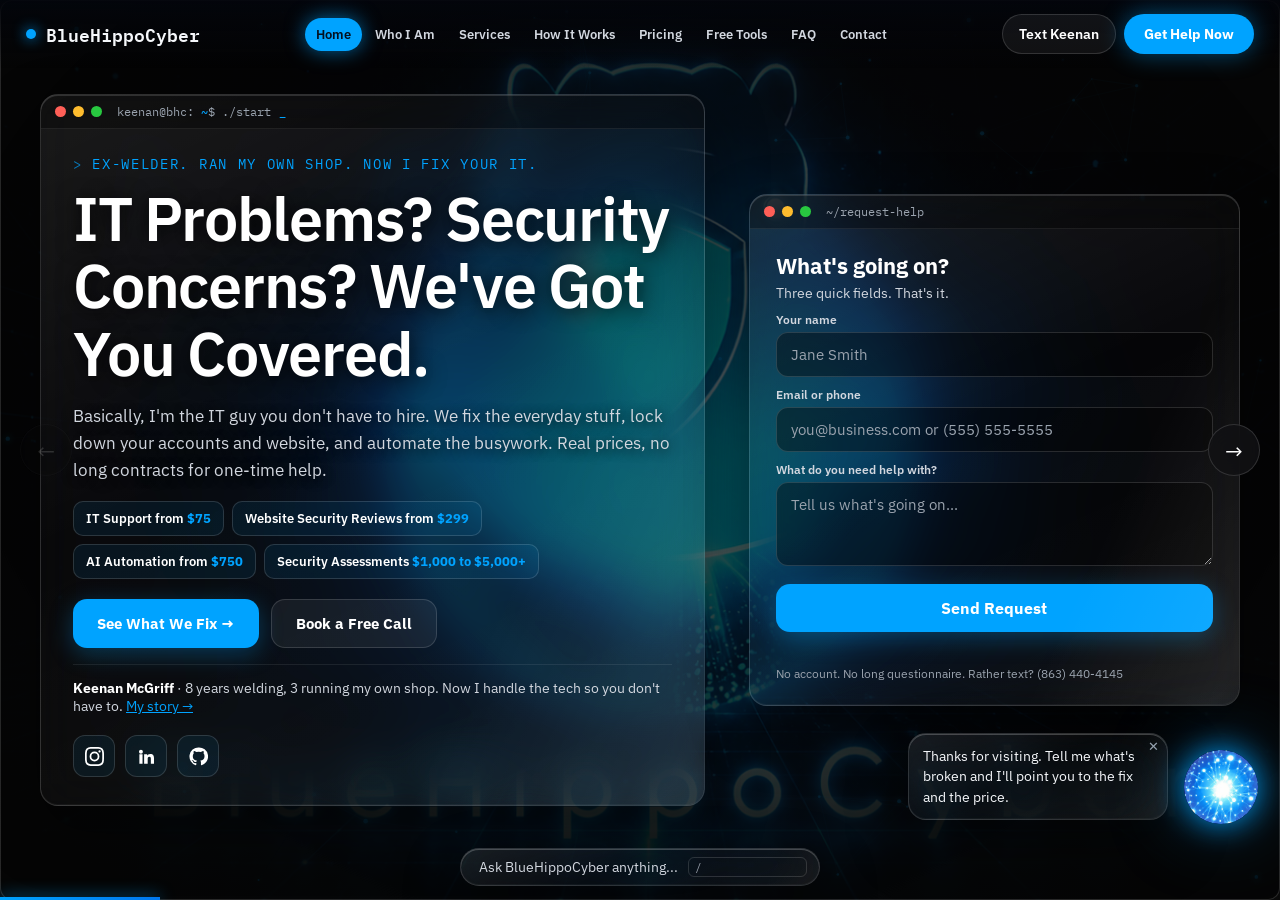
==== commit bed750ed: "Clear glass, IBM Plex type, calmer motion; Who I Am story chapter; remove empty demo/blog placeholde" ====
--- a/index.html
+++ b/index.html
@@ -21,20 +21,20 @@
 <link rel="apple-touch-icon" href="/apple-touch-icon.png" />
 <link rel="preconnect" href="https://fonts.googleapis.com" />
 <link rel="preconnect" href="https://fonts.gstatic.com" crossorigin />
-<link href="https://fonts.googleapis.com/css2?family=Share+Tech+Mono&family=JetBrains+Mono:wght@500;700&family=Inter:wght@400;500;600;700;800&display=swap" rel="stylesheet" />
+<link href="https://fonts.googleapis.com/css2?family=IBM+Plex+Sans:wght@400;500;600;700&family=IBM+Plex+Mono:wght@400;500;600&display=swap" rel="stylesheet" />
 <script type="application/ld+json">
 {"@context":"https://schema.org","@type":"ProfessionalService","name":"BlueHippoCyber",
 "description":"Small business IT support, cybersecurity, website security, Microsoft 365 and AI automation.",
 "url":"https://bluehippocyber.com/","telephone":"+18634404145","email":"bluehippo.cyber@gmail.com","priceRange":"$75 - $5,000+",
 "areaServed":{"@type":"Country","name":"United States"},
 "address":{"@type":"PostalAddress","addressRegion":"FL","addressCountry":"US"},
-"sameAs":["https://www.instagram.com/keenan.mcgriff/","https://www.linkedin.com/in/keenanmcgriff","https://github.com/keenan371","https://www.upwork.com/freelancers/keenanm"]}
+"sameAs":["https://www.instagram.com/keenan.mcgriff/","https://www.linkedin.com/in/keenanmcgriff","https://github.com/keenan371"]}
 </script>
 <style>
-:root{--bg:#03050b;--ink:#ffffff;--soft:#c9d8f2;--mute:#8ea3c6;--cyan:#00d4ff;--blue:#0072ff;--green:#5effa6;
-  --glass:rgba(8,16,34,0.66);--glass-hi:rgba(12,24,50,0.86);--edge:rgba(0,212,255,0.35);}
+:root{--bg:#0A0A0A;--ink:#f5f7fa;--soft:#d2d7df;--mute:#9aa3ae;--cyan:#00A3FF;--blue:#0077ee;--green:#4ade80;
+  --glass:rgba(255,255,255,0.045);--glass-hi:rgba(18,18,20,0.82);--edge:rgba(255,255,255,0.14);}
 *{box-sizing:border-box;margin:0;padding:0;}
-html,body{height:100%;background:var(--bg);color:var(--ink);font-family:Inter,system-ui,sans-serif;overflow:hidden;}
+html,body{height:100%;background:var(--bg);color:var(--ink);font-family:"IBM Plex Sans",system-ui,sans-serif;overflow:hidden;}
 a{color:inherit;}
 button{font-family:inherit;}
 
@@ -45,27 +45,30 @@
 .bg img{animation:breathe 6s ease-in-out infinite;}
 .bg video{opacity:0;transition:opacity 1.2s;}
 .bg video.ready{opacity:1;}
-@keyframes breathe{0%,100%{opacity:.75;filter:drop-shadow(0 0 30px rgba(0,212,255,.3)) brightness(.95);transform:translate(-50%,-50%) scale(1);}
-  50%{opacity:1;filter:drop-shadow(0 0 90px rgba(0,212,255,.75)) brightness(1.25);transform:translate(-50%,-50%) scale(1.03);}}
+@keyframes breathe{0%,100%{opacity:.75;filter:drop-shadow(0 0 30px rgba(0,163,255,.3)) brightness(.95);transform:translate(-50%,-50%) scale(1);}
+  50%{opacity:1;filter:drop-shadow(0 0 90px rgba(0,163,255,.75)) brightness(1.25);transform:translate(-50%,-50%) scale(1.03);}}
 #net{position:fixed;inset:0;z-index:1;pointer-events:none;}
-.shade{position:fixed;inset:0;z-index:2;pointer-events:none;background:radial-gradient(ellipse at 50% 50%,rgba(3,5,11,.35) 0%,rgba(3,5,11,.72) 75%);}
+.shade{position:fixed;inset:0;z-index:2;pointer-events:none;background:radial-gradient(ellipse at 50% 50%,rgba(10,10,10,.30) 0%,rgba(10,10,10,.78) 78%);}
 .scan{position:fixed;inset:0;z-index:3;pointer-events:none;overflow:hidden;}
-.scan::after{content:"";position:absolute;left:0;right:0;height:3px;top:-10px;background:linear-gradient(90deg,transparent,rgba(0,212,255,.9),transparent);
-  box-shadow:0 0 30px 8px rgba(0,212,255,.35);animation:sweep 5s linear infinite;}
+.scan::after{content:"";position:absolute;left:0;right:0;height:3px;top:-10px;background:linear-gradient(90deg,transparent,rgba(0,163,255,.9),transparent);
+  box-shadow:0 0 24px 4px rgba(0,163,255,.25);animation:sweep 9s linear infinite;opacity:.6;}
 @keyframes sweep{to{top:100%;}}
 
 /* ===== top bar ===== */
 .top{position:fixed;top:0;left:0;right:0;z-index:40;display:flex;align-items:center;justify-content:space-between;gap:14px;
   padding:14px 26px;background:linear-gradient(180deg,rgba(3,5,11,.92),rgba(3,5,11,0));}
-.brand{display:flex;align-items:center;gap:10px;font-family:"Share Tech Mono",monospace;font-size:20px;text-shadow:0 0 18px rgba(0,212,255,.8);cursor:pointer;white-space:nowrap;}
+.brand{display:flex;align-items:center;gap:10px;font-family:"IBM Plex Mono",monospace;font-weight:600;font-size:18px;cursor:pointer;white-space:nowrap;}
 .brand .dot{width:10px;height:10px;border-radius:50%;background:var(--cyan);box-shadow:0 0 14px var(--cyan);animation:pulse 1.6s infinite;}
 @keyframes pulse{50%{transform:scale(1.5);opacity:.6;}}
 .chapters{display:flex;gap:2px;flex-wrap:nowrap;}
 .chapters button{background:none;border:none;color:var(--soft);font-weight:600;font-size:13px;padding:8px 11px;border-radius:999px;cursor:pointer;transition:.2s;white-space:nowrap;}
 .chapters button:hover{color:#fff;}
-.chapters button.on{color:#04101f;background:var(--cyan);box-shadow:0 0 20px rgba(0,212,255,.6);}
-.cta-pill{background:linear-gradient(135deg,var(--cyan),var(--blue));color:#04101f;font-weight:800;font-size:14px;white-space:nowrap;
-  padding:11px 20px;border-radius:999px;border:none;cursor:pointer;box-shadow:0 0 24px rgba(0,212,255,.45);}
+.chapters button.on{color:#04101f;background:var(--cyan);box-shadow:0 0 20px rgba(0,163,255,.6);}
+.topcta{display:flex;gap:8px;align-items:center;}
+.txt-pill{color:#fff;text-decoration:none;font-weight:600;font-size:14px;padding:10px 16px;border-radius:999px;border:1px solid var(--edge);background:rgba(255,255,255,.06);white-space:nowrap;}
+.txt-pill:hover{border-color:rgba(255,255,255,.4);}
+.cta-pill{background:var(--cyan);color:#fff;font-weight:700;font-size:14px;white-space:nowrap;
+  padding:11px 20px;border-radius:999px;border:none;cursor:pointer;box-shadow:0 0 24px rgba(0,163,255,.45);}
 
 /* ===== horizontal story track ===== */
 .track{position:fixed;inset:0;z-index:10;display:flex;overflow-x:auto;overflow-y:hidden;scroll-snap-type:x mandatory;scroll-behavior:smooth;scrollbar-width:none;}
@@ -73,59 +76,59 @@
 .ch{flex:0 0 100vw;height:100vh;scroll-snap-align:start;display:flex;align-items:center;justify-content:center;padding:84px max(6vw,92px) 74px;position:relative;}
 .ch .inner{width:100%;max-width:1200px;opacity:0;transform:translateX(80px) scale(.97);transition:all .9s cubic-bezier(.2,.8,.2,1);}
 .ch.in .inner{opacity:1;transform:none;}
-.kicker{font-family:"Share Tech Mono",monospace;color:var(--cyan);letter-spacing:.18em;text-transform:uppercase;font-size:14px;text-shadow:0 0 12px rgba(0,212,255,.7);margin-bottom:12px;}
+.kicker{font-family:"IBM Plex Mono",monospace;color:var(--cyan);letter-spacing:.12em;text-transform:uppercase;font-size:14px;margin-bottom:12px;}
 .kicker::before{content:"> ";opacity:.7;}
-h1,h2{font-weight:800;line-height:1.08;text-shadow:0 2px 24px rgba(0,0,0,.9),0 0 30px rgba(0,212,255,.25);}
+h1,h2{font-weight:600;line-height:1.1;letter-spacing:-.02em;text-shadow:0 2px 20px rgba(0,0,0,.85);}
 h1{font-size:clamp(34px,4.8vw,64px);}
 h2{font-size:clamp(28px,3.4vw,46px);margin-bottom:10px;}
 .lead{font-size:clamp(16px,1.3vw,19px);color:var(--soft);line-height:1.6;max-width:680px;text-shadow:0 2px 12px rgba(0,0,0,.9);}
 
 /* ===== liquid glass + terminal chrome ===== */
-.glass{position:relative;background:linear-gradient(160deg,rgba(20,40,80,.55),var(--glass) 40%,rgba(4,10,24,.75));border:1px solid var(--edge);border-radius:20px;
-  backdrop-filter:blur(24px) saturate(180%);-webkit-backdrop-filter:blur(24px) saturate(180%);overflow:hidden;
-  box-shadow:0 0 50px rgba(0,212,255,.15),0 30px 60px rgba(0,0,0,.5),inset 0 1px 0 rgba(255,255,255,.14),inset 0 -1px 0 rgba(0,212,255,.15);}
+.glass{position:relative;background:linear-gradient(155deg,rgba(255,255,255,.09),rgba(255,255,255,.025) 45%,rgba(255,255,255,.05));border:1px solid var(--edge);border-radius:18px;
+  backdrop-filter:blur(22px) saturate(140%);-webkit-backdrop-filter:blur(22px) saturate(140%);overflow:hidden;
+  box-shadow:0 24px 60px rgba(0,0,0,.45),inset 0 1px 0 rgba(255,255,255,.22),inset 0 -1px 0 rgba(255,255,255,.04);}
 .glass::before{content:"";position:absolute;inset:0;pointer-events:none;border-radius:inherit;
-  background:linear-gradient(115deg,transparent 30%,rgba(255,255,255,.10) 45%,rgba(0,212,255,.08) 50%,transparent 62%);
-  background-size:250% 100%;animation:sheen 7s ease-in-out infinite;}
+  background:linear-gradient(115deg,transparent 35%,rgba(255,255,255,.07) 48%,transparent 60%);
+  background-size:250% 100%;animation:sheen 11s ease-in-out infinite;}
 @keyframes sheen{0%,100%{background-position:120% 0;}50%{background-position:-20% 0;}}
-.term{display:flex;align-items:center;gap:7px;padding:10px 14px;border-bottom:1px solid rgba(0,212,255,.2);background:rgba(0,0,0,.28);
-  font-family:"JetBrains Mono",monospace;font-size:12px;color:var(--mute);}
+.term{display:flex;align-items:center;gap:7px;padding:9px 14px;border-bottom:1px solid rgba(255,255,255,.08);background:rgba(0,0,0,.35);
+  font-family:"IBM Plex Mono",monospace;font-size:12px;color:var(--mute);}
 .term i{width:11px;height:11px;border-radius:50%;display:inline-block;}
 .term i:nth-child(1){background:#ff5f57;} .term i:nth-child(2){background:#febc2e;} .term i:nth-child(3){background:#28c840;}
 .term span{margin-left:8px;}
 .term span b{color:var(--cyan);font-weight:500;}
 .cursor::after{content:"_";color:var(--cyan);animation:blink 1s steps(1) infinite;}
 @keyframes blink{50%{opacity:0;}}
-.float{animation:bob 6s ease-in-out infinite;}
-@keyframes bob{0%,100%{transform:translateY(0) rotate(0);}50%{transform:translateY(-14px) rotate(.35deg);}}
+.float{animation:bob 7s ease-in-out infinite;}
+@keyframes bob{0%,100%{transform:translateY(0);}50%{transform:translateY(-6px);}}
 
 /* hero */
 .hero{display:grid;grid-template-columns:1.15fr .85fr;gap:44px;align-items:center;}
 .plate .pad{padding:26px 32px 28px;}
 .plate p.lead{margin:16px 0 18px;}
 .prices{display:flex;flex-wrap:wrap;gap:8px;margin:0 0 20px;}
-.chip{font-size:13px;font-weight:600;padding:8px 12px;border-radius:10px;border:1px solid var(--edge);background:rgba(0,212,255,.08);cursor:pointer;transition:.2s;}
+.chip{font-size:13px;font-weight:600;padding:8px 12px;border-radius:10px;border:1px solid var(--edge);background:rgba(0,163,255,.08);cursor:pointer;transition:.2s;}
 .chip b{color:var(--cyan);}
-.chip:hover{background:rgba(0,212,255,.2);}
+.chip:hover{background:rgba(0,163,255,.2);}
 .btns{display:flex;gap:12px;flex-wrap:wrap;}
 .btn{padding:14px 24px;border-radius:14px;font-weight:700;font-size:15px;text-decoration:none;border:none;cursor:pointer;transition:transform .15s,box-shadow .2s;display:inline-block;}
 .btn:hover{transform:translateY(-2px);}
-.btn-p{background:linear-gradient(135deg,var(--cyan),var(--blue));color:#04101f;box-shadow:0 0 30px rgba(0,212,255,.45);}
+.btn-p{background:var(--cyan);color:#fff;box-shadow:0 6px 24px rgba(0,163,255,.3);}
 .btn-g{background:rgba(255,255,255,.06);color:#fff;border:1px solid var(--edge);}
 .btn-s{padding:10px 16px;font-size:14px;}
 .socials{display:flex;gap:10px;margin-top:20px;}
-.socials a{width:42px;height:42px;border-radius:12px;display:grid;place-items:center;border:1px solid var(--edge);background:rgba(0,212,255,.07);transition:.2s;}
-.socials a:hover{background:var(--cyan);box-shadow:0 0 24px rgba(0,212,255,.7);}
+.socials a{width:42px;height:42px;border-radius:12px;display:grid;place-items:center;border:1px solid var(--edge);background:rgba(0,163,255,.07);transition:.2s;}
+.socials a:hover{background:var(--cyan);box-shadow:0 0 24px rgba(0,163,255,.7);}
 .socials a:hover svg{fill:#04101f;}
 .socials svg{width:19px;height:19px;fill:#fff;}
 
 /* form */
 .form .pad{padding:22px 26px 24px;}
-.form h3{font-size:22px;font-weight:800;margin-bottom:4px;}
+.form h3{font-size:22px;font-weight:700;margin-bottom:4px;}
 .form .sub{color:var(--soft);font-size:14px;margin-bottom:10px;}
 .form label{display:block;font-size:12px;font-weight:600;color:var(--soft);margin:10px 0 5px;}
-.in{width:100%;background:rgba(0,0,0,.4);border:1px solid var(--edge);border-radius:12px;padding:12px 14px;color:#fff;font-size:15px;font-family:Inter,sans-serif;}
-.in:focus{outline:none;border-color:var(--cyan);box-shadow:0 0 0 3px rgba(0,212,255,.2);}
+.in{width:100%;background:rgba(0,0,0,.4);border:1px solid var(--edge);border-radius:12px;padding:12px 14px;color:#fff;font-size:15px;font-family:"IBM Plex Sans",sans-serif;}
+.in:focus{outline:none;border-color:var(--cyan);box-shadow:0 0 0 3px rgba(0,163,255,.2);}
 .in::placeholder{color:var(--mute);}
 textarea.in{min-height:84px;resize:vertical;}
 select.in option{background:#0a1428;}
@@ -133,7 +136,7 @@
 .msg{font-size:13px;margin-top:10px;min-height:18px;}
 .ok{color:var(--green);} .err{color:#ff8a8a;}
 .fine{font-size:12px;color:var(--mute);margin-top:6px;}
-.picked{display:none;font-size:13px;padding:9px 12px;border-radius:10px;background:rgba(0,212,255,.12);border:1px solid var(--edge);margin-top:6px;}
+.picked{display:none;font-size:13px;padding:9px 12px;border-radius:10px;background:rgba(0,163,255,.12);border:1px solid var(--edge);margin-top:6px;}
 .picked.on{display:flex;justify-content:space-between;gap:8px;}
 .picked button{background:none;border:none;color:var(--mute);cursor:pointer;}
 
@@ -141,76 +144,76 @@
 .cards{display:grid;grid-template-columns:repeat(3,1fr);gap:20px;margin-top:24px;}
 .card{cursor:pointer;transition:border-color .2s,box-shadow .2s;}
 .card .pad{padding:20px 22px 22px;}
-.card:hover{border-color:var(--cyan);box-shadow:0 0 60px rgba(0,212,255,.4),0 30px 60px rgba(0,0,0,.5);}
-.card h3{font-size:19px;font-weight:800;margin:0 0 8px;line-height:1.25;}
+.card:hover{border-color:rgba(255,255,255,.35);box-shadow:0 24px 60px rgba(0,0,0,.55),0 0 0 1px rgba(0,163,255,.35);}
+.card h3{font-size:19px;font-weight:700;margin:0 0 8px;line-height:1.25;}
 .card p{color:var(--soft);font-size:14.5px;line-height:1.5;}
 .card .row{display:flex;justify-content:space-between;align-items:center;margin-top:14px;}
-.card .from{font-weight:800;font-size:15px;color:var(--cyan);}
+.card .from{font-weight:700;font-size:15px;color:var(--cyan);}
 .card .go{font-weight:700;font-size:14px;color:#fff;opacity:.8;}
-.card.feat{border-color:var(--cyan);box-shadow:0 0 50px rgba(0,212,255,.35);}
+.card.feat{border-color:rgba(0,163,255,.55);}
 
 /* pricing */
 .ptabs{display:flex;gap:8px;flex-wrap:wrap;margin:16px 0 12px;}
 .ptabs button{border:1px solid var(--edge);background:rgba(0,0,0,.35);color:var(--soft);font-weight:700;font-size:14px;padding:10px 15px;border-radius:12px;cursor:pointer;transition:.2s;}
-.ptabs button.on{color:#04101f;background:var(--cyan);box-shadow:0 0 22px rgba(0,212,255,.55);}
+.ptabs button.on{color:#04101f;background:var(--cyan);box-shadow:0 0 22px rgba(0,163,255,.55);}
 .ppanel .body{padding:16px;max-height:calc(100vh - 430px);min-height:220px;overflow:auto;}
 .pgrid{display:grid;grid-template-columns:repeat(auto-fill,minmax(270px,1fr));gap:14px;}
 .pc{border:1px solid var(--edge);border-radius:16px;padding:18px;background:rgba(0,0,0,.3);display:flex;flex-direction:column;
   opacity:0;transform:translateY(16px) scale(.97);animation:pop .5s cubic-bezier(.2,.9,.25,1.1) forwards;}
 @keyframes pop{to{opacity:1;transform:none;}}
-.pc h4{font-size:16.5px;font-weight:800;line-height:1.3;}
-.pc .amt{font-size:26px;font-weight:800;color:var(--cyan);margin:8px 0 0;text-shadow:0 0 18px rgba(0,212,255,.45);}
-.pc .unit{font-family:"JetBrains Mono",monospace;font-size:12px;color:var(--mute);margin-bottom:10px;}
+.pc h4{font-size:16.5px;font-weight:700;line-height:1.3;}
+.pc .amt{font-size:26px;font-weight:700;color:var(--cyan);margin:8px 0 0;text-shadow:0 0 18px rgba(0,163,255,.45);}
+.pc .unit{font-family:"IBM Plex Mono",monospace;font-size:12px;color:var(--mute);margin-bottom:10px;}
 .pc ul{list-style:none;font-size:13.5px;color:var(--soft);line-height:1.5;margin-bottom:8px;}
 .pc ul li{padding-left:18px;position:relative;margin-bottom:3px;}
 .pc ul.inc li::before{content:"✓";position:absolute;left:0;color:var(--green);}
 .pc ul.exc li::before{content:"✕";position:absolute;left:0;color:#ff8a8a;font-size:11px;top:2px;}
 .pc .lbl{font-size:11px;font-weight:700;letter-spacing:.08em;text-transform:uppercase;color:var(--mute);margin:6px 0 4px;}
 .pc .btn{margin-top:auto;text-align:center;}
-.pnote{font-size:13px;color:var(--mute);line-height:1.55;padding:12px 18px;border-top:1px solid rgba(0,212,255,.2);}
+.pnote{font-size:13px;color:var(--mute);line-height:1.55;padding:12px 18px;border-top:1px solid rgba(0,163,255,.2);}
 .pnote b{color:var(--soft);}
 
 /* steps */
 .steps{display:grid;grid-template-columns:repeat(3,1fr);gap:20px;margin-top:26px;}
 .step .pad{padding:24px;}
-.step .n{font-weight:800;font-size:44px;color:transparent;-webkit-text-stroke:1.5px var(--cyan);text-shadow:0 0 30px rgba(0,212,255,.5);}
-.step h3{font-size:20px;font-weight:800;margin:6px 0 8px;}
+.step .n{font-weight:700;font-size:44px;color:transparent;-webkit-text-stroke:1.5px var(--cyan);text-shadow:0 0 30px rgba(0,163,255,.5);}
+.step h3{font-size:20px;font-weight:700;margin:6px 0 8px;}
 .step p{color:var(--soft);line-height:1.55;font-size:15px;}
 
 /* demos / learn */
 .grid4{display:grid;grid-template-columns:repeat(4,1fr);gap:16px;margin-top:22px;}
 .mini .pad{padding:16px 18px 18px;}
-.mini .cat{font-family:"Share Tech Mono",monospace;font-size:12px;color:var(--cyan);letter-spacing:.08em;text-transform:uppercase;}
+.mini .cat{font-family:"IBM Plex Mono",monospace;font-size:12px;color:var(--cyan);letter-spacing:.08em;text-transform:uppercase;}
 .mini h4{font-size:15.5px;font-weight:700;margin:8px 0 10px;line-height:1.35;}
-.soon{display:inline-block;font-family:"Share Tech Mono",monospace;font-size:11px;letter-spacing:.08em;color:var(--cyan);border:1px solid var(--edge);border-radius:999px;padding:4px 10px;}
-.play{width:100%;aspect-ratio:16/9;border-radius:12px;margin-bottom:12px;display:grid;place-items:center;background:linear-gradient(135deg,rgba(0,212,255,.15),rgba(0,114,255,.08));border:1px dashed var(--edge);}
+.soon{display:inline-block;font-family:"IBM Plex Mono",monospace;font-size:11px;letter-spacing:.08em;color:var(--cyan);border:1px solid var(--edge);border-radius:999px;padding:4px 10px;}
+.play{width:100%;aspect-ratio:16/9;border-radius:12px;margin-bottom:12px;display:grid;place-items:center;background:linear-gradient(135deg,rgba(0,163,255,.15),rgba(0,114,255,.08));border:1px dashed var(--edge);}
 .play span{width:44px;height:44px;border-radius:50%;border:2px solid var(--cyan);display:grid;place-items:center;color:var(--cyan);font-size:16px;}
 .learn{display:grid;grid-template-columns:1.45fr 1fr;gap:20px;margin-top:20px;}
 .cats{display:flex;flex-wrap:wrap;gap:6px;padding:12px 16px 0;}
 .cats button{border:1px solid var(--edge);background:none;color:var(--soft);font-size:12px;font-weight:600;padding:6px 10px;border-radius:999px;cursor:pointer;}
 .cats button.on{background:var(--cyan);color:#04101f;}
 .posts{padding:12px 16px 16px;display:flex;flex-direction:column;gap:8px;max-height:min(46vh,470px);overflow:auto;}
-.post{display:flex;justify-content:space-between;gap:12px;align-items:center;padding:11px 13px;border:1px solid rgba(0,212,255,.22);border-radius:12px;background:rgba(0,0,0,.25);}
+.post{display:flex;justify-content:space-between;gap:12px;align-items:center;padding:11px 13px;border:1px solid rgba(0,163,255,.22);border-radius:12px;background:rgba(0,0,0,.25);}
 .post h4{font-size:14.5px;font-weight:700;line-height:1.35;}
 .post small{display:block;color:var(--mute);font-size:12px;margin-top:3px;}
 .post small a{color:var(--cyan);cursor:pointer;text-decoration:underline;}
-.tool{padding:14px 16px;border-bottom:1px solid rgba(0,212,255,.18);}
+.tool{padding:14px 16px;border-bottom:1px solid rgba(0,163,255,.18);}
 .tool:last-child{border-bottom:none;}
-.tool h4{font-size:16px;font-weight:800;margin-bottom:4px;}
+.tool h4{font-size:16px;font-weight:700;margin-bottom:4px;}
 .tool p{font-size:13.5px;color:var(--soft);line-height:1.5;margin-bottom:10px;}
-.live{display:inline-block;font-family:"Share Tech Mono",monospace;font-size:11px;color:#04101f;background:var(--green);border-radius:999px;padding:3px 9px;margin-left:6px;vertical-align:middle;}
+.live{display:inline-block;font-family:"IBM Plex Mono",monospace;font-size:11px;color:#04101f;background:var(--green);border-radius:999px;padding:3px 9px;margin-left:6px;vertical-align:middle;}
 
 /* estimator */
 .est{padding:4px 0;}
 .est input[type=range]{width:100%;accent-color:var(--cyan);margin:10px 0;}
-.est .big{font-size:40px;font-weight:800;color:var(--cyan);text-shadow:0 0 22px rgba(0,212,255,.5);}
-.est .math{font-family:"JetBrains Mono",monospace;font-size:13px;color:var(--mute);margin:4px 0 12px;}
+.est .big{font-size:40px;font-weight:700;color:var(--cyan);text-shadow:0 0 22px rgba(0,163,255,.5);}
+.est .math{font-family:"IBM Plex Mono",monospace;font-size:13px;color:var(--mute);margin:4px 0 12px;}
 
 /* faq */
 .faqwrap{display:grid;grid-template-columns:250px 1fr;gap:20px;margin-top:22px;}
 .tabs{display:flex;flex-direction:column;gap:6px;padding:14px;}
 .tabs button{text-align:left;background:none;border:1px solid transparent;color:var(--soft);font-weight:600;font-size:15px;padding:11px 13px;border-radius:12px;cursor:pointer;}
-.tabs button.on{color:#fff;border-color:var(--cyan);background:rgba(0,212,255,.12);}
+.tabs button.on{color:#fff;border-color:var(--cyan);background:rgba(0,163,255,.12);}
 .qa{padding:16px;display:flex;flex-direction:column;gap:9px;max-height:min(56vh,580px);overflow:auto;}
 .q{border:1px solid var(--edge);border-radius:14px;padding:14px 17px;cursor:pointer;background:rgba(0,0,0,.25);}
 .q b{display:flex;justify-content:space-between;gap:10px;font-size:15.5px;}
@@ -219,6 +222,14 @@
 .q p{max-height:0;overflow:hidden;color:var(--soft);line-height:1.6;font-size:15px;transition:max-height .3s,margin .3s;}
 .q.open p{max-height:320px;margin-top:10px;}
 
+/* story */
+.story{display:grid;grid-template-columns:minmax(0,1.2fr) minmax(0,.8fr);gap:40px;align-items:center;}
+.facts{display:grid;grid-template-columns:1fr 1fr;gap:16px;padding:22px 24px;}
+.facts div b{display:block;font-size:26px;font-weight:600;color:#fff;}
+.facts div span{font-size:13.5px;color:var(--mute);}
+.facts p{grid-column:1/-1;}
+.who{font-size:13.5px;color:var(--soft);margin-top:16px;padding-top:14px;border-top:1px solid rgba(255,255,255,.08);}
+.who b{color:#fff;} .who a{color:var(--cyan);cursor:pointer;text-decoration:underline;}
 /* contact */
 .contact{display:grid;grid-template-columns:.9fr 1.1fr;gap:36px;align-items:center;}
 .reach{display:flex;flex-direction:column;gap:10px;margin-top:20px;}
@@ -229,7 +240,7 @@
 /* nav arrows + progress */
 .arrow{position:fixed;top:50%;z-index:30;width:52px;height:52px;border-radius:50%;border:1px solid var(--edge);background:var(--glass-hi);backdrop-filter:blur(14px);
   color:#fff;font-size:22px;cursor:pointer;transform:translateY(-50%);transition:.2s;}
-.arrow:hover{background:var(--cyan);color:#04101f;box-shadow:0 0 30px rgba(0,212,255,.7);}
+.arrow:hover{background:var(--cyan);color:#04101f;box-shadow:0 0 30px rgba(0,163,255,.7);}
 .arrow.l{left:20px;} .arrow.r{right:20px;}
 .arrow[disabled]{opacity:.15;pointer-events:none;}
 .progress{position:fixed;left:0;bottom:0;height:3px;z-index:40;background:linear-gradient(90deg,var(--cyan),var(--blue));box-shadow:0 0 16px var(--cyan);width:0;transition:width .3s;}
@@ -240,22 +251,22 @@
 .ov .box{width:min(900px,96vw);max-height:88vh;display:flex;flex-direction:column;transform:scale(.9) translateY(30px);transition:transform .45s cubic-bezier(.2,.9,.25,1.15);}
 .ov.on .box{transform:none;}
 .ov .head{display:flex;justify-content:space-between;align-items:center;gap:12px;padding:16px 24px;border-bottom:1px solid var(--edge);}
-.ov .head h3{font-size:22px;font-weight:800;}
+.ov .head h3{font-size:22px;font-weight:700;}
 .ov .x{cursor:pointer;font-size:14px;color:var(--soft);border:1px solid var(--edge);border-radius:10px;padding:8px 12px;background:none;font-weight:600;white-space:nowrap;}
 .ov .x:hover{color:#04101f;background:var(--cyan);}
 .ov .body{padding:20px 26px 28px;font-size:16px;line-height:1.65;color:#e6eeff;overflow:auto;}
-.ov h5{font-family:"Share Tech Mono",monospace;color:var(--cyan);font-size:14px;letter-spacing:.14em;text-transform:uppercase;margin:22px 0 8px;font-weight:400;}
+.ov h5{font-family:"IBM Plex Mono",monospace;color:var(--cyan);font-size:14px;letter-spacing:.14em;text-transform:uppercase;margin:22px 0 8px;font-weight:400;}
 .ov h5:first-child{margin-top:0;}
 .ov .body ul{margin:6px 0 10px 20px;}
 .ov .note{font-size:13.5px;color:#9fb3d6;}
 
 /* ===== the orb: guide that lives on the page ===== */
 .orb-wrap{position:fixed;z-index:50;left:0;top:0;transition:transform 1.4s cubic-bezier(.45,.05,.25,1);will-change:transform;}
-.orb{width:74px;height:74px;border-radius:50%;overflow:hidden;position:relative;cursor:pointer;box-shadow:0 0 30px rgba(0,212,255,.9),0 0 80px rgba(0,212,255,.35);animation:bob 4s ease-in-out infinite;}
+.orb{width:74px;height:74px;border-radius:50%;overflow:hidden;position:relative;cursor:pointer;box-shadow:0 0 30px rgba(0,163,255,.9),0 0 80px rgba(0,163,255,.35);animation:bob 4s ease-in-out infinite;}
 .orb img{position:absolute;top:50%;left:50%;width:190%;height:190%;transform:translate(-50%,-50%);object-fit:cover;animation:spin 18s linear infinite;}
 @keyframes spin{to{transform:translate(-50%,-50%) rotate(360deg);}}
 .orb::after{content:"";position:absolute;inset:0;border-radius:50%;box-shadow:inset 0 0 18px rgba(255,255,255,.4);}
-.orb-ring{position:absolute;inset:-8px;border-radius:50%;border:1px solid rgba(0,212,255,.5);animation:ring 2.4s ease-out infinite;pointer-events:none;}
+.orb-ring{position:absolute;inset:-8px;border-radius:50%;border:1px solid rgba(0,163,255,.5);animation:ring 2.4s ease-out infinite;pointer-events:none;}
 @keyframes ring{from{transform:scale(1);opacity:.8;}to{transform:scale(1.6);opacity:0;}}
 .tip{position:absolute;bottom:4px;right:90px;width:260px;padding:12px 14px;font-size:14px;line-height:1.45;cursor:pointer;
   opacity:0;transform:translateY(8px);transition:.35s;pointer-events:none;}
@@ -267,29 +278,42 @@
 .dock{white-space:nowrap;position:fixed;left:50%;bottom:14px;transform:translateX(-50%);z-index:45;display:flex;align-items:center;gap:10px;
   padding:8px 12px 8px 18px;border-radius:999px;cursor:pointer;width:min(360px,60vw);}
 .dock span{flex:1;font-size:14px;color:var(--soft);}
-.dock .k{font-family:"JetBrains Mono",monospace;font-size:11px;color:var(--mute);border:1px solid var(--edge);border-radius:6px;padding:2px 6px;}
+.dock .k{font-family:"IBM Plex Mono",monospace;font-size:11px;color:var(--mute);border:1px solid var(--edge);border-radius:6px;padding:2px 6px;}
 .chatbox{position:fixed;left:50%;bottom:76px;z-index:70;width:min(460px,94vw);height:min(66vh,560px);display:flex;flex-direction:column;
   transform:translateX(-50%) translateY(20px) scale(.97);opacity:0;pointer-events:none;transition:.35s cubic-bezier(.2,.9,.25,1.1);}
 .chatbox.on{transform:translateX(-50%);opacity:1;pointer-events:auto;}
 .chatbox .term{justify-content:space-between;}
 .chatbox .term button{background:none;border:none;color:var(--mute);cursor:pointer;font-size:14px;}
+.human{display:block;padding:9px 14px;font-size:13px;color:var(--soft);text-decoration:none;border-bottom:1px solid rgba(255,255,255,.08);background:rgba(0,163,255,.08);}
+.human b{color:#fff;}
 .log{flex:1;overflow:auto;display:flex;flex-direction:column;gap:10px;padding:14px;}
 .m{max-width:86%;padding:10px 13px;border-radius:14px;font-size:14px;line-height:1.5;}
-.m.user{align-self:flex-end;background:linear-gradient(135deg,var(--cyan),var(--blue));color:#04101f;}
+.m.user{align-self:flex-end;background:var(--cyan);color:#fff;}
 .m.assistant{align-self:flex-start;background:rgba(255,255,255,.08);}
 .quick{display:flex;flex-wrap:wrap;gap:6px;padding:0 14px 8px;}
-.quick button{border:1px solid var(--edge);background:rgba(0,212,255,.08);color:#fff;font-size:12.5px;padding:6px 10px;border-radius:999px;cursor:pointer;}
+.quick button{border:1px solid var(--edge);background:rgba(0,163,255,.08);color:#fff;font-size:12.5px;padding:6px 10px;border-radius:999px;cursor:pointer;}
 .chat-in{display:flex;gap:8px;padding:10px 14px 14px;}
-.chat-in button{background:var(--cyan);border:none;border-radius:12px;padding:0 16px;font-weight:800;cursor:pointer;}
+.chat-in button{background:var(--cyan);border:none;border-radius:12px;padding:0 16px;font-weight:700;cursor:pointer;}
 
 /* mobile */
-@media(min-width:961px) and (max-height:860px){h1{font-size:clamp(30px,3.9vw,50px);}h2{font-size:clamp(26px,3vw,38px);}.lead{font-size:15.5px;}.plate p.lead{margin:12px 0 14px;}.plate .pad{padding:18px 26px 20px;}.form .pad{padding:16px 22px 18px;}textarea.in{min-height:64px;}.in{padding:10px 12px;}.form label{margin:7px 0 4px;}.prices{margin-bottom:14px;}.socials{margin-top:14px;}.cards{gap:14px;margin-top:16px;}.card .pad{padding:14px 18px 16px;}.card p{font-size:13.5px;}.steps{margin-top:18px;}.step .pad{padding:18px;}.ptabs{margin:10px 0 10px;}.ppanel .body{max-height:calc(100vh - 380px);}}
-@media(max-width:1100px){.chapters button{padding:7px 8px;font-size:12px;}}
-@media(max-width:960px){
+@media(min-width:761px) and (max-height:860px){h1{font-size:clamp(30px,3.9vw,50px);}h2{font-size:clamp(26px,3vw,38px);}.lead{font-size:15.5px;}.plate p.lead{margin:12px 0 14px;}.plate .pad{padding:18px 26px 20px;}.form .pad{padding:16px 22px 18px;}textarea.in{min-height:64px;}.in{padding:10px 12px;}.form label{margin:7px 0 4px;}.prices{margin-bottom:14px;}.socials{margin-top:14px;}.cards{gap:14px;margin-top:16px;}.card .pad{padding:14px 18px 16px;}.card p{font-size:13.5px;}.steps{margin-top:18px;}.step .pad{padding:18px;}.ptabs{margin:10px 0 10px;}.ppanel .body{max-height:calc(100vh - 380px);}}
+@media(max-width:1100px){.chapters button{padding:7px 8px;font-size:12px;}.cards{grid-template-columns:repeat(2,1fr);}.hero{gap:24px;}}
+@media(max-width:1000px){.chapters{display:none;}}
+@media(max-width:900px){.grid4{grid-template-columns:1fr 1fr;}}
+@media(max-width:1180px){.arrow{top:auto;bottom:14px;transform:none;width:44px;height:44px;font-size:18px;}.arrow.l{left:14px;}.arrow.r{right:auto;left:66px;}}
+.hero>*,.story>*,.contact>*,.learn>*,.faqwrap>*{min-width:0;}
+@media(max-width:760px){
+  html,body{height:auto;overflow-x:hidden;overflow-y:visible;} .dock{display:none!important;}
+  h1{font-size:34px;} h2{font-size:28px;} .lead{font-size:16px;}
+  .top{padding:12px 14px;background:rgba(10,10,10,.94);backdrop-filter:blur(12px);border-bottom:1px solid rgba(255,255,255,.08);} .brand{font-size:15px;} .cta-pill,.txt-pill{padding:8px 12px;font-size:12.5px;}
+  .plate .pad,.form .pad{padding:18px;} .prices .chip{font-size:12.5px;}
+  .facts{grid-template-columns:1fr 1fr;} .ov{padding:8px;} .ov .box{max-height:94vh;} .ov .body{padding:16px;}
+  .ptabs{flex-wrap:nowrap;overflow-x:auto;padding-bottom:4px;} .ptabs button{white-space:nowrap;}
+  .pgrid{grid-template-columns:1fr;} .tip{display:none;} .orb{width:58px;height:58px;}
   html,body{overflow:auto;}
   .track{position:relative;flex-direction:column;overflow:visible;scroll-snap-type:none;}
   .ch{flex:none;width:100%;height:auto;min-height:100vh;padding:96px 16px 70px;}
-  .hero,.contact,.faqwrap,.learn{grid-template-columns:1fr;}
+  .hero,.contact,.faqwrap,.learn,.story{grid-template-columns:1fr;}
   .cards,.steps{grid-template-columns:1fr;}
   .grid4{grid-template-columns:1fr 1fr;}
   .chapters,.arrow{display:none;}
@@ -311,7 +335,7 @@
 <header class="top">
   <div class="brand" onclick="go(0)"><span class="dot"></span>BlueHippoCyber</div>
   <nav class="chapters" id="chapterNav"></nav>
-  <button class="cta-pill" onclick="go('contact')">Get Help Now</button>
+  <div class="topcta"><a class="txt-pill" href="sms:+18634404145">Text Keenan</a><button class="cta-pill" onclick="go('contact')">Get Help Now</button></div>
 </header>
 
 <main class="track" id="track">
@@ -322,9 +346,9 @@
       <div class="glass plate float" style="animation-duration:8s">
         <div class="term"><i></i><i></i><i></i><span>keenan@bhc: <b>~</b>$ ./start<span class="cursor"></span></span></div>
         <div class="pad">
-          <div class="kicker">Small Business IT · Security · AI</div>
+          <div class="kicker">Ex-welder. Ran my own shop. Now I fix your IT.</div>
           <h1>IT Problems? Security Concerns? We've Got You Covered.</h1>
-          <p class="lead">Basically, we're the IT team you don't have to hire. We fix the everyday stuff, lock down your accounts and website, and automate the busywork. Real prices, no long contracts for one-time help.</p>
+          <p class="lead">Basically, I'm the IT guy you don't have to hire. We fix the everyday stuff, lock down your accounts and website, and automate the busywork. Real prices, no long contracts for one-time help.</p>
           <div class="prices">
             <span class="chip" onclick="openPricing('itsupport')">IT Support from <b>$75</b></span>
             <span class="chip" onclick="openPricing('websecurity')">Website Security Reviews from <b>$299</b></span>
@@ -335,6 +359,7 @@
             <button class="btn btn-p" onclick="go('services')">See What We Fix →</button>
             <a class="btn btn-g" href="https://calendar.app.google/ikEVkrWRQRKCw77V7" target="_blank" rel="noopener">Book a Free Call</a>
           </div>
+          <div class="who"><b>Keenan McGriff</b> · 8 years welding, 3 running my own shop. Now I handle the tech so you don't have to. <a onclick="go('about')">My story →</a></div>
           <div class="socials" data-socials></div>
         </div>
       </div>
@@ -358,6 +383,29 @@
     </div>
   </section>
 
+  <!-- ABOUT -->
+  <section class="ch" data-id="about" data-label="Who I Am">
+    <div class="inner story">
+      <div>
+        <div class="kicker">Who's behind this</div>
+        <h2>I'm Keenan. I used to weld. Now I fix the tech that runs small businesses.</h2>
+        <p class="lead">8 years welding. 3 years running my own shop. I know what it's like when the printer dies right before a quote has to go out, or nobody can get into the email. I moved into IT and cybersecurity because I liked solving that stuff more than I liked burning rod.</p>
+        <p class="lead" style="margin-top:12px">So BlueHippoCyber is basically what I wished I had back then. One person who picks up, speaks plain English, tells you the price up front, and actually fixes it.</p>
+        <div class="btns" style="margin-top:22px"><button class="btn btn-p" onclick="go('services')">What I can fix →</button><a class="btn btn-g" href="sms:+18634404145">Text me directly</a></div>
+      </div>
+      <div class="glass float">
+        <div class="term"><i></i><i></i><i></i><span>keenan@bhc: <b>~</b>$ cat about.txt</span></div>
+        <div class="pad facts">
+          <div><b>8 yrs</b><span>welding in the trades</span></div>
+          <div><b>3 yrs</b><span>running my own business</span></div>
+          <div><b>Remote</b><span>help anywhere in the US</span></div>
+          <div><b>Upfront</b><span>published prices, no surprise bills</span></div>
+          <p class="fine" style="margin-top:6px">Currently working through Security+ with hands-on labs. Pentesting beyond our own scoped reviews goes to a qualified partner, and I'll always tell you when that's the case.</p>
+        </div>
+      </div>
+    </div>
+  </section>
+
   <!-- SERVICES -->
   <section class="ch" data-id="services" data-label="Services">
     <div class="inner">
@@ -365,6 +413,20 @@
       <h2>Six ways we keep your business running.</h2>
       <p class="lead">Click any one to see the problem it solves, what's included, and what it costs.</p>
       <div class="cards" id="cards"></div>
+    </div>
+  </section>
+
+  <!-- HOW -->
+  <section class="ch" data-id="how" data-label="How It Works">
+    <div class="inner">
+      <div class="kicker">How it works</div>
+      <h2>From "something's wrong" to back to work.</h2>
+      <div class="steps">
+        <div class="glass step float"><div class="term"><i></i><i></i><i></i><span>step_01</span></div><div class="pad"><div class="n">01</div><h3>Tell us what's going on</h3><p>Fill out the form, text us, or book a call. Plain English is perfect. You don't need to know the tech words.</p></div></div>
+        <div class="glass step float" style="animation-delay:-2s"><div class="term"><i></i><i></i><i></i><span>step_02</span></div><div class="pad"><div class="n">02</div><h3>We find the real problem</h3><p>We figure out what's actually going on, explain it straight, and agree on scope and price before any work starts.</p></div></div>
+        <div class="glass step float" style="animation-delay:-4s"><div class="term"><i></i><i></i><i></i><span>step_03</span></div><div class="pad"><div class="n">03</div><h3>Fixed. Secured. Automated.</h3><p>We fix it, tighten up security where it matters, and automate the repeat work so it stops eating your day.</p></div></div>
+      </div>
+      <div class="btns" style="margin-top:26px"><button class="btn btn-p" onclick="go('contact')">Start Step 1 →</button><button class="btn btn-g" onclick="go('pricing')">See Prices</button></div>
     </div>
   </section>
 
@@ -383,47 +445,21 @@
     </div>
   </section>
 
-  <!-- HOW -->
-  <section class="ch" data-id="how" data-label="How It Works">
+  <!-- LEARN -->
+  <section class="ch" data-id="blog" data-label="Free Tools">
     <div class="inner">
-      <div class="kicker">How it works</div>
-      <h2>From "something's wrong" to back to work.</h2>
-      <div class="steps">
-        <div class="glass step float"><div class="term"><i></i><i></i><i></i><span>step_01</span></div><div class="pad"><div class="n">01</div><h3>Tell us what's going on</h3><p>Fill out the form, text us, or book a call. Plain English is perfect. You don't need to know the tech words.</p></div></div>
-        <div class="glass step float" style="animation-delay:-2s"><div class="term"><i></i><i></i><i></i><span>step_02</span></div><div class="pad"><div class="n">02</div><h3>We find the real problem</h3><p>We figure out what's actually going on, explain it straight, and agree on scope and price before any work starts.</p></div></div>
-        <div class="glass step float" style="animation-delay:-4s"><div class="term"><i></i><i></i><i></i><span>step_03</span></div><div class="pad"><div class="n">03</div><h3>Fixed. Secured. Automated.</h3><p>We fix it, tighten up security where it matters, and automate the repeat work so it stops eating your day.</p></div></div>
-      </div>
-      <div class="btns" style="margin-top:26px"><button class="btn btn-p" onclick="go('contact')">Start Step 1 →</button><button class="btn btn-g" onclick="go('pricing')">See Prices</button></div>
-    </div>
-  </section>
-
-  <!-- DEMOS -->
-  <section class="ch" data-id="demos" data-label="Demos">
-    <div class="inner">
-      <div class="kicker">Watch it work</div>
-      <h2>Real walkthroughs. Coming soon.</h2>
-      <p class="lead">Screen recordings of the actual work, narrated. We're recording these now and they'll show up right here.</p>
-      <div class="grid4" id="demos"></div>
-    </div>
-  </section>
-
-  <!-- LEARN -->
-  <section class="ch" data-id="blog" data-label="Blog & Tools">
-    <div class="inner">
-      <div class="kicker">Blog & free tools</div>
-      <h2>Learn something. Use something. Free.</h2>
-      <p class="lead">Plain-English guides for business owners, plus free tools we're building and open-sourcing.</p>
+      <div class="kicker">Free tools & guides</div>
+      <h2>Use it free. No sign-up.</h2>
+      <p class="lead">Tools I build for business owners to check things themselves. Plain-English guides land here too.</p>
       <div class="learn">
         <div class="glass">
-          <div class="term"><i></i><i></i><i></i><span>~/insights</span></div>
-          <div class="cats" id="bcats"></div>
-          <div class="posts" id="posts"></div>
+          <div class="term"><i></i><i></i><i></i><span>~/free-tools/<b>it-price-estimator</b></span></div>
+          <div class="tool"><h4>IT Support Price Estimator <span class="live">LIVE</span></h4><p>Slide to how long you think the problem will take and see the real price, using the same rate I bill with.</p><button class="btn btn-p btn-s" onclick="openEstimator()">Open Estimator</button></div>
         </div>
         <div class="glass">
-          <div class="term"><i></i><i></i><i></i><span>~/free-tools</span></div>
-          <div class="tool"><h4>IT Support Price Estimator <span class="live">LIVE</span></h4><p>Slide to how long you think it'll take and see the real price. No sign-up.</p><button class="btn btn-p btn-s" onclick="openEstimator()">Open Estimator</button></div>
-          <div class="tool"><h4>Open-source security tools</h4><p>Free tools Keenan is building for small businesses to check their own setup. Coming soon on GitHub.</p><a class="btn btn-g btn-s" href="https://github.com/keenan371" target="_blank" rel="noopener">Follow on GitHub</a></div>
-          <div class="tool"><h4>Free checklists</h4><p>Printable security and IT checklists you can run yourself. Coming soon.</p><span class="soon">COMING SOON</span></div>
+          <div class="term"><i></i><i></i><i></i><span>~/open-source</span></div>
+          <div class="tool"><h4>Open-source security tools</h4><p>Free tools for small businesses to check their own setup. They'll be published on GitHub.</p><a class="btn btn-g btn-s" href="https://github.com/keenan371" target="_blank" rel="noopener">Follow on GitHub</a></div>
+          <div class="tool"><h4>Guides</h4><p>New guides and walkthroughs get posted on Instagram first.</p><a class="btn btn-g btn-s" href="https://www.instagram.com/keenan.mcgriff/" target="_blank" rel="noopener">Follow on Instagram</a></div>
         </div>
       </div>
     </div>
@@ -490,12 +526,13 @@
 <!-- the orb guide -->
 <div class="orb-wrap" id="orbWrap">
   <div class="glass tip" id="tip"><span class="x2" onclick="event.stopPropagation();hideTip(true)">✕</span><span id="tipTxt"></span></div>
-  <div class="orb" id="orb" title="Ask BlueHippoCyber"><div class="orb-ring"></div><img src="/assets/obsidian-brain-blue.jpg" alt="BlueHippoCyber guide" /></div>
+  <div class="orb" id="orb" title="Ask BlueHippoCyber"><div class="orb-ring"></div><img src="/assets/obsidian-brain-blue.jpg" alt="BlueHippoCyber assistant" /></div>
 </div>
 
 <div class="glass dock" id="dock"><span>Ask BlueHippoCyber anything...</span><span class="k">/</span></div>
 <div class="glass chatbox" id="chatbox">
-  <div class="term"><span><i style="background:#28c840"></i> bhc-guide <b>online</b></span><button onclick="toggleChat(false)" aria-label="Close chat">✕</button></div>
+  <div class="term"><span><i style="background:#28c840"></i> bhc-assistant <b>online</b></span><button onclick="toggleChat(false)" aria-label="Close chat">✕</button></div>
+  <a class="human" href="sms:+18634404145">Rather talk to a person? <b>Text Keenan directly →</b></a>
   <div class="log" id="log"></div>
   <div class="quick" id="quick"></div>
   <div class="chat-in"><input class="in" id="chatInput" placeholder="Describe your problem..." /><button onclick="sendChat()">Send</button></div>
@@ -509,7 +546,6 @@
   {name:"Instagram",url:"https://www.instagram.com/keenan.mcgriff/",svg:'<path d="M12 2.2c3.2 0 3.6 0 4.8.1 3.2.1 4.8 1.7 4.9 4.9.1 1.3.1 1.6.1 4.8s0 3.6-.1 4.8c-.1 3.2-1.7 4.8-4.9 4.9-1.3.1-1.6.1-4.8.1s-3.6 0-4.8-.1c-3.3-.1-4.8-1.7-4.9-4.9C2.2 15.6 2.2 15.2 2.2 12s0-3.6.1-4.8C2.4 3.9 3.9 2.4 7.2 2.3 8.4 2.2 8.8 2.2 12 2.2zM12 0C8.7 0 8.3 0 7.1.1 2.7.3.3 2.7.1 7.1 0 8.3 0 8.7 0 12s0 3.7.1 4.9c.2 4.4 2.6 6.8 7 7 1.2.1 1.6.1 4.9.1s3.7 0 4.9-.1c4.4-.2 6.8-2.6 7-7 .1-1.2.1-1.6.1-4.9s0-3.7-.1-4.9c-.2-4.4-2.6-6.8-7-7C15.7 0 15.3 0 12 0zm0 5.8a6.2 6.2 0 1 0 0 12.4 6.2 6.2 0 0 0 0-12.4zM12 16a4 4 0 1 1 0-8 4 4 0 0 1 0 8zm6.4-11.8a1.4 1.4 0 1 0 0 2.9 1.4 1.4 0 0 0 0-2.9z"/>'},
   {name:"LinkedIn",url:"https://www.linkedin.com/in/keenanmcgriff",svg:'<path d="M4.98 3.5a2.5 2.5 0 1 1 0 5 2.5 2.5 0 0 1 0-5zM3 9h4v12H3zM9 9h3.8v1.7h.1c.5-1 1.8-2 3.8-2 4 0 4.8 2.6 4.8 6V21h-4v-5.6c0-1.3 0-3-1.9-3s-2.1 1.4-2.1 2.9V21H9z"/>'},
   {name:"GitHub",url:"https://github.com/keenan371",svg:'<path d="M12 .5a11.5 11.5 0 0 0-3.6 22.4c.6.1.8-.3.8-.6v-2c-3.2.7-3.9-1.5-3.9-1.5-.5-1.3-1.3-1.7-1.3-1.7-1-.7.1-.7.1-.7 1.2.1 1.8 1.2 1.8 1.2 1 1.8 2.8 1.3 3.5 1 .1-.8.4-1.3.7-1.6-2.6-.3-5.3-1.3-5.3-5.7 0-1.3.5-2.3 1.2-3.1-.1-.3-.5-1.5.1-3.1 0 0 1-.3 3.2 1.2a11 11 0 0 1 5.8 0c2.2-1.5 3.2-1.2 3.2-1.2.6 1.6.2 2.8.1 3.1.8.8 1.2 1.9 1.2 3.1 0 4.4-2.7 5.4-5.3 5.7.4.4.8 1.1.8 2.2v3.2c0 .3.2.7.8.6A11.5 11.5 0 0 0 12 .5z"/>'},
-  {name:"Upwork",url:"https://www.upwork.com/freelancers/keenanm",svg:'<path d="M18.6 13.3c-1 0-2-.4-2.8-1.1l.2-1.1v-.1c.2-1.2.9-3.2 2.6-3.2a2.7 2.7 0 0 1 0 5.5zm0-8.3c-2.6 0-4.6 1.7-5.4 4.4-1.2-1.8-2.2-4-2.7-5.9H7.8v7.1a2.5 2.5 0 0 1-5 0V3.5H.1v7.1a5.2 5.2 0 0 0 10.4 0V9.4c.5 1 1.1 2.1 1.9 3.1L10.7 20h2.8l1.2-5.8c1.1.7 2.4 1.1 3.9 1.1a5.2 5.2 0 0 0 0-10.3z"/>'},
 ];
 
 /* ============ SERVICES: problem / solution / pricing / demos / faqs ============ */
@@ -675,7 +711,7 @@
   </div>`).join('');
 $('svcSelect').innerHTML += SERVICES.map(s=>`<option value="${s.key}">${s.title}</option>`).join('');
 const allDemos = SERVICES.flatMap(s=>s.demos.map(d=>({d,s})));
-$('demos').innerHTML = [allDemos[0],allDemos[1],allDemos[6],allDemos[12]].map(({d,s},i)=>`
+if($('demos'))$('demos').innerHTML = [allDemos[0],allDemos[1],allDemos[6],allDemos[12]].map(({d,s},i)=>`
   <div class="glass mini float" style="animation-delay:${-i*.8}s"><div class="term"><i></i><i></i><i></i><span>demo.mp4</span></div>
   <div class="pad"><div class="play"><span>▶</span></div><div class="cat">${s.title.replace('Small Business ','')}</div><h4>${d}</h4><span class="soon">DEMO COMING SOON</span></div></div>`).join('');
 
@@ -686,7 +722,7 @@
   $('posts').innerHTML = list.length ? list.map(p=>`<div class="post"><div><h4>${p.t}</h4><small>${p.c} · Related: <a onclick="openService('${p.s}')">${BY[p.s].title}</a></small></div><span class="soon">SOON</span></div>`).join('')
     : `<div class="post"><div><h4>Nothing here yet.</h4><small>Guides for this topic are in the works.</small></div></div>`;
 }
-renderPosts();
+if($('posts'))renderPosts();
 
 let faqCat="General";
 function renderFaq(){
@@ -719,7 +755,7 @@
 /* ============ horizontal story navigation ============ */
 const track=$('track'), chs=[...document.querySelectorAll('.ch')], IDS=chs.map(c=>c.dataset.id), nav=$('chapterNav');
 nav.innerHTML = chs.map((c,i)=>`<button onclick="go(${i})">${c.dataset.label}</button>`).join('');
-const isMobile = () => window.innerWidth <= 960;
+const isMobile = () => window.innerWidth <= 760;
 let cur=0;
 function go(target,push=true){
   const i = typeof target==='number'?target:IDS.indexOf(target);
@@ -774,8 +810,7 @@
       <h5>What we do</h5><p>${s.solution}</p>
       <h5>What's included & pricing</h5><div class="pgrid">${priceCards(key)}</div>
       <p class="note" style="margin-top:10px">${PRICING[key].note}</p>
-      <h5>Watch it work</h5>
-      <div class="grid4" style="grid-template-columns:repeat(auto-fit,minmax(170px,1fr));margin-top:4px">${s.demos.map(d=>`<div class="mini" style="border:1px solid var(--edge);border-radius:14px"><div class="pad"><div class="play"><span>▶</span></div><h4>${d}</h4><span class="soon">DEMO COMING SOON</span></div></div>`).join('')}</div>
+      <h5>Watch it work</h5><p class="note">Screen-recorded walkthroughs of this work are being recorded. Want to see how it'd go for your setup? Ask and I'll walk you through it on a call.</p>
       <h5>Common questions</h5>${s.faqs.map(([q,a])=>`<div class="q" onclick="this.classList.toggle('open')" style="margin-bottom:8px"><b>${q}</b><p>${a}</p></div>`).join('')}
       <div class="btns" style="margin-top:20px"><button class="btn btn-p" onclick="requestHelp('${key}')">Get Help With This →</button><a class="btn btn-g" href="${BOOK}" target="_blank" rel="noopener">Book a Call</a></div>
     </div>`, s.title);
@@ -857,17 +892,17 @@
 
 /* ============ the orb: guide that follows them through the story ============ */
 const TIPS = {
-  home:"Hey, I'm the BlueHippoCyber brain. Tell me what's broken and I'll point you the right way.",
+  home:"Thanks for visiting. Tell me what's broken and I'll point you to the fix and the price.",
   services:"Not sure which one fits? Click me and just describe the problem.",
   pricing:"Real prices, right here. Hit Request on any card and I'll fill out the form for you.",
   how:"Step one takes about 30 seconds. Want me to take you to the form?",
-  demos:"Demos are being recorded now. Ask me what they'll cover.",
-  blog:"Try the free price estimator. It's the same math we bill with.",
+  about:"That's Keenan. Want to text him directly? Hit the button, it goes straight to his phone.",
+  blog:"Try the estimator. Same rate Keenan bills with, no surprises.",
   faq:"Don't see your question? Ask me.",
   contact:"Last step. Name, contact, what's going on. We'll take it from there."
 };
 const SPOTS = { // where the orb floats to in each chapter (fractions of the viewport)
-  home:[.945,.86], services:[.90,.22], pricing:[.92,.80], how:[.08,.80], demos:[.90,.22], blog:[.92,.80], faq:[.08,.80], contact:[.40,.84]
+  home:[.945,.86], about:[.06,.84], services:[.90,.22], pricing:[.92,.80], how:[.08,.80], blog:[.92,.80], faq:[.08,.80], contact:[.40,.84]
 };
 let guided=false, tipMuted=false, tipTimer, mx=0, my=0;
 function placeOrb(id){
@@ -903,7 +938,7 @@
 function say(t){ bubble('assistant',t); hist.push({role:'assistant',content:t}); }
 function toggleChat(on){
   $('chatbox').classList.toggle('on',on); hideTip();
-  if(on){ if(!hist.length){ say("Hey, I'm the BlueHippoCyber guide. What's going on with your business tech today?");
+  if(on){ if(!hist.length){ say("Thanks for stopping by BlueHippoCyber. I'm Keenan's assistant. What's going on? Computer acting up, email down, worried about security? Tell me and I'll point you to the fix and the price.");
       $('quick').innerHTML=QUICK.map(([t],i)=>`<button onclick="quickAsk(${i})">${t}</button>`).join(''); }
     setTimeout(()=>$('chatInput').focus(),300); track_('chat_opened'); }
 }
@@ -933,10 +968,10 @@
   (function tick(){ x.clearRect(0,0,W,H);
     for(const p of P){p.x+=p.vx;p.y+=p.vy;if(p.x<0||p.x>W)p.vx*=-1;if(p.y<0||p.y>H)p.vy*=-1;
       const dm=Math.hypot(p.x-mouse.x,p.y-mouse.y); if(dm<140){p.x+=(p.x-mouse.x)/dm*1.2;p.y+=(p.y-mouse.y)/dm*1.2;}
-      x.beginPath();x.arc(p.x,p.y,p.r,0,7);x.fillStyle='rgba(0,212,255,.9)';x.shadowBlur=10;x.shadowColor='#00d4ff';x.fill();}
+      x.beginPath();x.arc(p.x,p.y,p.r,0,7);x.fillStyle='rgba(0,163,255,.7)';x.shadowBlur=6;x.shadowColor='#00d4ff';x.fill();}
     x.shadowBlur=0;
     for(let i=0;i<P.length;i++)for(let j=i+1;j<P.length;j++){const a=P[i],b=P[j],d=Math.hypot(a.x-b.x,a.y-b.y);
-      if(d<130){x.strokeStyle=`rgba(0,212,255,${(1-d/130)*.35})`;x.lineWidth=1;x.beginPath();x.moveTo(a.x,a.y);x.lineTo(b.x,b.y);x.stroke();}}
+      if(d<130){x.strokeStyle=`rgba(0,163,255,${(1-d/130)*.22})`;x.lineWidth=1;x.beginPath();x.moveTo(a.x,a.y);x.lineTo(b.x,b.y);x.stroke();}}
     requestAnimationFrame(tick); })();
 })();
 
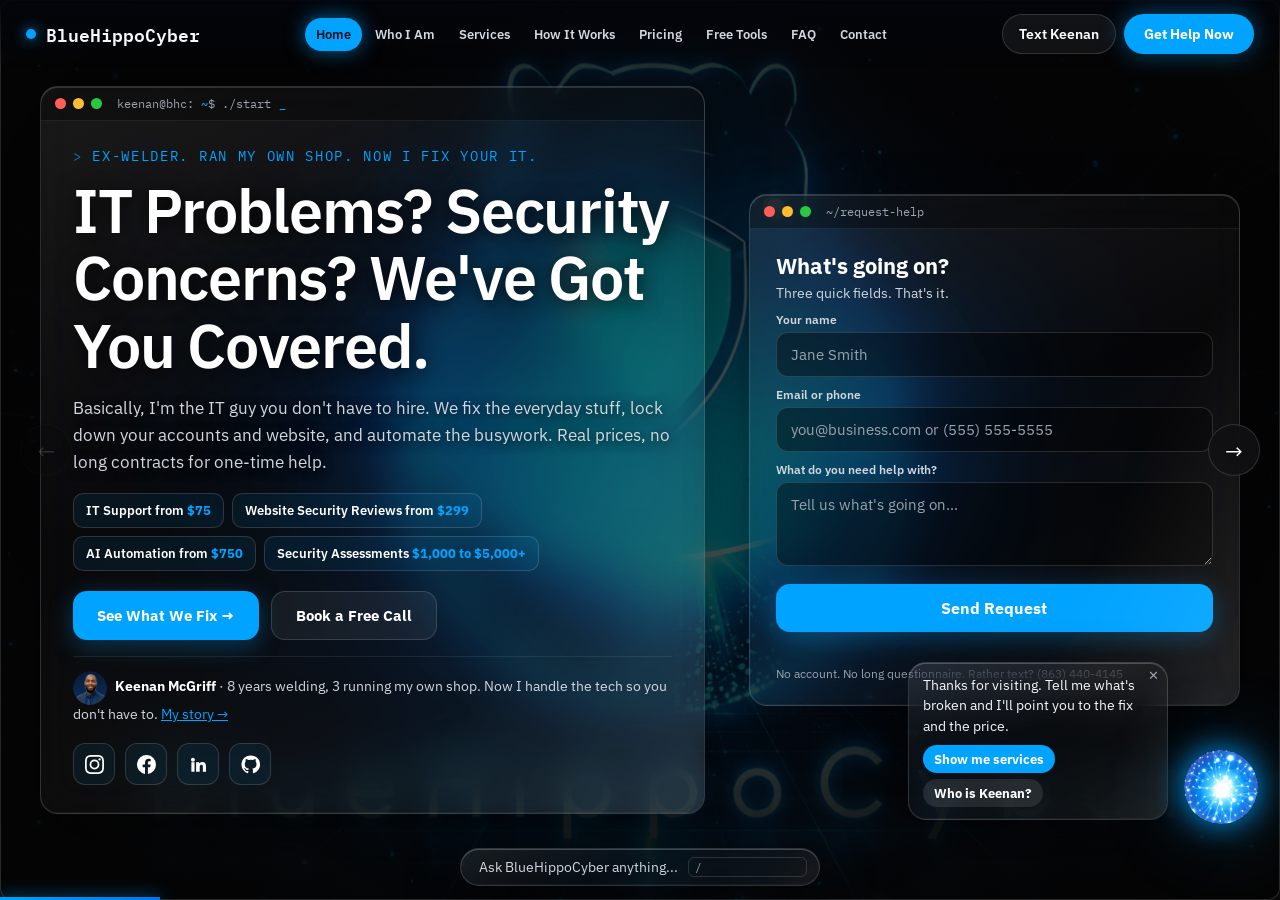
==== commit 5f0a329b: "Add Keenan photo, Facebook link, guide buttons on the orb; drop price estimator; fix /services 404 r" ====
--- a/index.html
+++ b/index.html
@@ -28,7 +28,7 @@
 "url":"https://bluehippocyber.com/","telephone":"+18634404145","email":"bluehippo.cyber@gmail.com","priceRange":"$75 - $5,000+",
 "areaServed":{"@type":"Country","name":"United States"},
 "address":{"@type":"PostalAddress","addressRegion":"FL","addressCountry":"US"},
-"sameAs":["https://www.instagram.com/keenan.mcgriff/","https://www.linkedin.com/in/keenanmcgriff","https://github.com/keenan371"]}
+"sameAs":["https://www.instagram.com/keenan.mcgriff/","https://www.facebook.com/profile.php?id=61579565243764","https://www.linkedin.com/in/keenanmcgriff","https://github.com/keenan371"]}
 </script>
 <style>
 :root{--bg:#0A0A0A;--ink:#f5f7fa;--soft:#d2d7df;--mute:#9aa3ae;--cyan:#00A3FF;--blue:#0077ee;--green:#4ade80;
@@ -230,6 +230,8 @@
 .facts p{grid-column:1/-1;}
 .who{font-size:13.5px;color:var(--soft);margin-top:16px;padding-top:14px;border-top:1px solid rgba(255,255,255,.08);}
 .who b{color:#fff;} .who a{color:var(--cyan);cursor:pointer;text-decoration:underline;}
+.me{display:block;width:150px;height:150px;border-radius:50%;margin:22px auto 0;box-shadow:0 0 30px rgba(0,163,255,.35);}
+.who img{width:34px;height:34px;border-radius:50%;vertical-align:middle;margin-right:8px;}
 /* contact */
 .contact{display:grid;grid-template-columns:.9fr 1.1fr;gap:36px;align-items:center;}
 .reach{display:flex;flex-direction:column;gap:10px;margin-top:20px;}
@@ -272,6 +274,7 @@
   opacity:0;transform:translateY(8px);transition:.35s;pointer-events:none;}
 .tip.on{opacity:1;transform:none;pointer-events:auto;}
 .tip .x2{position:absolute;top:4px;right:8px;color:var(--mute);font-size:13px;cursor:pointer;}
+.tipgo{display:flex;gap:6px;margin-top:9px;flex-wrap:wrap;}.tipgo button{border:none;border-radius:999px;padding:6px 11px;font-size:12.5px;font-weight:700;cursor:pointer;background:var(--cyan);color:#fff;}.tipgo button.alt{background:rgba(255,255,255,.1);}
 .orb-wrap.left .tip{right:auto;left:90px;}
 
 /* chat dock (bottom) */
@@ -309,7 +312,7 @@
   .plate .pad,.form .pad{padding:18px;} .prices .chip{font-size:12.5px;}
   .facts{grid-template-columns:1fr 1fr;} .ov{padding:8px;} .ov .box{max-height:94vh;} .ov .body{padding:16px;}
   .ptabs{flex-wrap:nowrap;overflow-x:auto;padding-bottom:4px;} .ptabs button{white-space:nowrap;}
-  .pgrid{grid-template-columns:1fr;} .tip{display:none;} .orb{width:58px;height:58px;}
+  .pgrid{grid-template-columns:1fr;} .tip{width:230px;right:0;bottom:70px;}.orb-wrap.left .tip{left:0;} .orb{width:58px;height:58px;}
   html,body{overflow:auto;}
   .track{position:relative;flex-direction:column;overflow:visible;scroll-snap-type:none;}
   .ch{flex:none;width:100%;height:auto;min-height:100vh;padding:96px 16px 70px;}
@@ -359,7 +362,7 @@
             <button class="btn btn-p" onclick="go('services')">See What We Fix →</button>
             <a class="btn btn-g" href="https://calendar.app.google/ikEVkrWRQRKCw77V7" target="_blank" rel="noopener">Book a Free Call</a>
           </div>
-          <div class="who"><b>Keenan McGriff</b> · 8 years welding, 3 running my own shop. Now I handle the tech so you don't have to. <a onclick="go('about')">My story →</a></div>
+          <div class="who"><img id="whoImg" alt="" /><b>Keenan McGriff</b> · 8 years welding, 3 running my own shop. Now I handle the tech so you don't have to. <a onclick="go('about')">My story →</a></div>
           <div class="socials" data-socials></div>
         </div>
       </div>
@@ -395,6 +398,7 @@
       </div>
       <div class="glass float">
         <div class="term"><i></i><i></i><i></i><span>keenan@bhc: <b>~</b>$ cat about.txt</span></div>
+        <img class="me" src="[data-uri]" alt="Keenan McGriff, founder of BlueHippoCyber" width="160" height="160" />
         <div class="pad facts">
           <div><b>8 yrs</b><span>welding in the trades</span></div>
           <div><b>3 yrs</b><span>running my own business</span></div>
@@ -453,8 +457,8 @@
       <p class="lead">Tools I build for business owners to check things themselves. Plain-English guides land here too.</p>
       <div class="learn">
         <div class="glass">
-          <div class="term"><i></i><i></i><i></i><span>~/free-tools/<b>it-price-estimator</b></span></div>
-          <div class="tool"><h4>IT Support Price Estimator <span class="live">LIVE</span></h4><p>Slide to how long you think the problem will take and see the real price, using the same rate I bill with.</p><button class="btn btn-p btn-s" onclick="openEstimator()">Open Estimator</button></div>
+          <div class="term"><i></i><i></i><i></i><span>~/free-tools</span></div>
+          <div class="tool"><h4>Free 15-minute check-in</h4><p>Not sure what you need? Book a free call and I'll tell you straight whether it's a quick fix or a bigger job, and what it costs.</p><a class="btn btn-p btn-s" href="https://calendar.app.google/ikEVkrWRQRKCw77V7" target="_blank" rel="noopener">Book a Free Call</a></div>
         </div>
         <div class="glass">
           <div class="term"><i></i><i></i><i></i><span>~/open-source</span></div>
@@ -525,7 +529,7 @@
 
 <!-- the orb guide -->
 <div class="orb-wrap" id="orbWrap">
-  <div class="glass tip" id="tip"><span class="x2" onclick="event.stopPropagation();hideTip(true)">✕</span><span id="tipTxt"></span></div>
+  <div class="glass tip" id="tip"><span class="x2" onclick="event.stopPropagation();hideTip(true)">✕</span><span id="tipTxt"></span><div class="tipgo" id="tipGo"></div></div>
   <div class="orb" id="orb" title="Ask BlueHippoCyber"><div class="orb-ring"></div><img src="/assets/obsidian-brain-blue.jpg" alt="BlueHippoCyber assistant" /></div>
 </div>
 
@@ -544,6 +548,7 @@
 
 const SOCIALS = [
   {name:"Instagram",url:"https://www.instagram.com/keenan.mcgriff/",svg:'<path d="M12 2.2c3.2 0 3.6 0 4.8.1 3.2.1 4.8 1.7 4.9 4.9.1 1.3.1 1.6.1 4.8s0 3.6-.1 4.8c-.1 3.2-1.7 4.8-4.9 4.9-1.3.1-1.6.1-4.8.1s-3.6 0-4.8-.1c-3.3-.1-4.8-1.7-4.9-4.9C2.2 15.6 2.2 15.2 2.2 12s0-3.6.1-4.8C2.4 3.9 3.9 2.4 7.2 2.3 8.4 2.2 8.8 2.2 12 2.2zM12 0C8.7 0 8.3 0 7.1.1 2.7.3.3 2.7.1 7.1 0 8.3 0 8.7 0 12s0 3.7.1 4.9c.2 4.4 2.6 6.8 7 7 1.2.1 1.6.1 4.9.1s3.7 0 4.9-.1c4.4-.2 6.8-2.6 7-7 .1-1.2.1-1.6.1-4.9s0-3.7-.1-4.9c-.2-4.4-2.6-6.8-7-7C15.7 0 15.3 0 12 0zm0 5.8a6.2 6.2 0 1 0 0 12.4 6.2 6.2 0 0 0 0-12.4zM12 16a4 4 0 1 1 0-8 4 4 0 0 1 0 8zm6.4-11.8a1.4 1.4 0 1 0 0 2.9 1.4 1.4 0 0 0 0-2.9z"/>'},
+  {name:"Facebook",url:"https://www.facebook.com/profile.php?id=61579565243764",svg:'<path d="M24 12a12 12 0 1 0-13.9 11.9v-8.4H7.1V12h3V9.4c0-3 1.8-4.7 4.5-4.7 1.3 0 2.7.2 2.7.2v3h-1.5c-1.5 0-2 .9-2 1.9V12h3.4l-.5 3.5h-2.9v8.4A12 12 0 0 0 24 12z"/>'},
   {name:"LinkedIn",url:"https://www.linkedin.com/in/keenanmcgriff",svg:'<path d="M4.98 3.5a2.5 2.5 0 1 1 0 5 2.5 2.5 0 0 1 0-5zM3 9h4v12H3zM9 9h3.8v1.7h.1c.5-1 1.8-2 3.8-2 4 0 4.8 2.6 4.8 6V21h-4v-5.6c0-1.3 0-3-1.9-3s-2.1 1.4-2.1 2.9V21H9z"/>'},
   {name:"GitHub",url:"https://github.com/keenan371",svg:'<path d="M12 .5a11.5 11.5 0 0 0-3.6 22.4c.6.1.8-.3.8-.6v-2c-3.2.7-3.9-1.5-3.9-1.5-.5-1.3-1.3-1.7-1.3-1.7-1-.7.1-.7.1-.7 1.2.1 1.8 1.2 1.8 1.2 1 1.8 2.8 1.3 3.5 1 .1-.8.4-1.3.7-1.6-2.6-.3-5.3-1.3-5.3-5.7 0-1.3.5-2.3 1.2-3.1-.1-.3-.5-1.5.1-3.1 0 0 1-.3 3.2 1.2a11 11 0 0 1 5.8 0c2.2-1.5 3.2-1.2 3.2-1.2.6 1.6.2 2.8.1 3.1.8.8 1.2 1.9 1.2 3.1 0 4.4-2.7 5.4-5.3 5.7.4.4.8 1.1.8 2.2v3.2c0 .3.2.7.8.6A11.5 11.5 0 0 0 12 .5z"/>'},
 ];
@@ -746,7 +751,7 @@
   $('ptabs').innerHTML = SERVICES.map(s=>`<button class="${s.key===key?'on':''}" onclick="showPricing('${s.key}')">${s.tab}</button>`).join('');
   $('ppath').innerHTML = `~/pricing/<b style="color:var(--cyan);font-weight:500">${BY[key].path}</b>`;
   $('pgrid').innerHTML = priceCards(key)
-    + (key==='itsupport' ? `<div class="pc"><h4>Price Estimator</h4><div class="unit">try it</div><p style="color:var(--soft);font-size:14px;line-height:1.5;margin-bottom:12px">Slide to how long you think it'll take and see the real number.</p><button class="btn btn-g btn-s" onclick="openEstimator()">Open Estimator</button></div>` : '');
+    ;
   $('pnote').innerHTML = PRICING[key].note;
 }
 showPricing('itsupport');
@@ -790,6 +795,7 @@
   if(e.key==='Escape') toggleChat(false);
 });
 track.addEventListener('scroll',()=>{ if(isMobile())return; const i=Math.round(track.scrollLeft/window.innerWidth); if(i!==cur) setActive(i); });
+const io=new IntersectionObserver(es=>{ if(!isMobile())return; es.forEach(e=>{ if(e.isIntersecting){ const i=chs.indexOf(e.target); if(i!==cur) setActive(i);} }); },{threshold:.55}); chs.forEach(c=>io.observe(c));
 window.addEventListener('resize',()=>{ if(!isMobile()) track.scrollTo({left:cur*window.innerWidth}); placeOrb(IDS[cur]); });
 
 /* ============ detail overlays (services, estimator) ============ */
@@ -897,13 +903,15 @@
   pricing:"Real prices, right here. Hit Request on any card and I'll fill out the form for you.",
   how:"Step one takes about 30 seconds. Want me to take you to the form?",
   about:"That's Keenan. Want to text him directly? Hit the button, it goes straight to his phone.",
-  blog:"Try the estimator. Same rate Keenan bills with, no surprises.",
+  blog:"Free tools and guides live here. Want me to take you to pricing instead?",
   faq:"Don't see your question? Ask me.",
   contact:"Last step. Name, contact, what's going on. We'll take it from there."
 };
 const SPOTS = { // where the orb floats to in each chapter (fractions of the viewport)
   home:[.945,.86], about:[.06,.84], services:[.90,.22], pricing:[.92,.80], how:[.08,.80], blog:[.92,.80], faq:[.08,.80], contact:[.40,.84]
 };
+const NEXT={home:[["Show me services","services"],["Who is Keenan?","about"]],about:[["What can he fix?","services"]],services:[["See prices","pricing"],["Ask me","chat"]],how:[["Take me to the form","contact"]],pricing:[["Get help now","contact"],["Questions?","faq"]],blog:[["See prices","pricing"]],faq:[["Ask me instead","chat"],["Get help","contact"]],contact:[["Text Keenan","sms"]]};
+function tipAct(k){ hideTip(); if(k==='chat') toggleChat(true); else if(k==='sms') location.href='sms:+18634404145'; else go(k); }
 let guided=false, tipMuted=false, tipTimer, mx=0, my=0;
 function placeOrb(id){
   const w=$('orbWrap'); let x,y;
@@ -916,8 +924,8 @@
   guided=true; placeOrb(id);
   if(tipMuted||$('chatbox').classList.contains('on')) return;
   clearTimeout(tipTimer); hideTip();
-  tipTimer=setTimeout(()=>{ $('tipTxt').textContent=TIPS[id]||TIPS.home; $('tip').classList.add('on');
-    tipTimer=setTimeout(hideTip,9000); },1300);
+  tipTimer=setTimeout(()=>{ $('tipTxt').textContent=TIPS[id]||TIPS.home; $('tipGo').innerHTML=(NEXT[id]||[]).map(([t,k],j)=>`<button class="${j?'alt':''}" onclick="event.stopPropagation();tipAct('${k}')">${t}</button>`).join(''); $('tip').classList.add('on');
+    tipTimer=setTimeout(hideTip,14000); },1300);
 }
 function hideTip(mute){ $('tip').classList.remove('on'); if(mute) tipMuted=true; }
 // it leans toward the cursor a little, so it feels alive
@@ -976,6 +984,7 @@
 })();
 
 /* ============ start ============ */
+$('whoImg').src=document.querySelector('.me').src;
 track.style.scrollBehavior='auto'; route(); setTimeout(()=>track.style.scrollBehavior='smooth',50);
 </script>
 <script>window.va=window.va||function(){(window.vaq=window.vaq||[]).push(arguments);};</script>
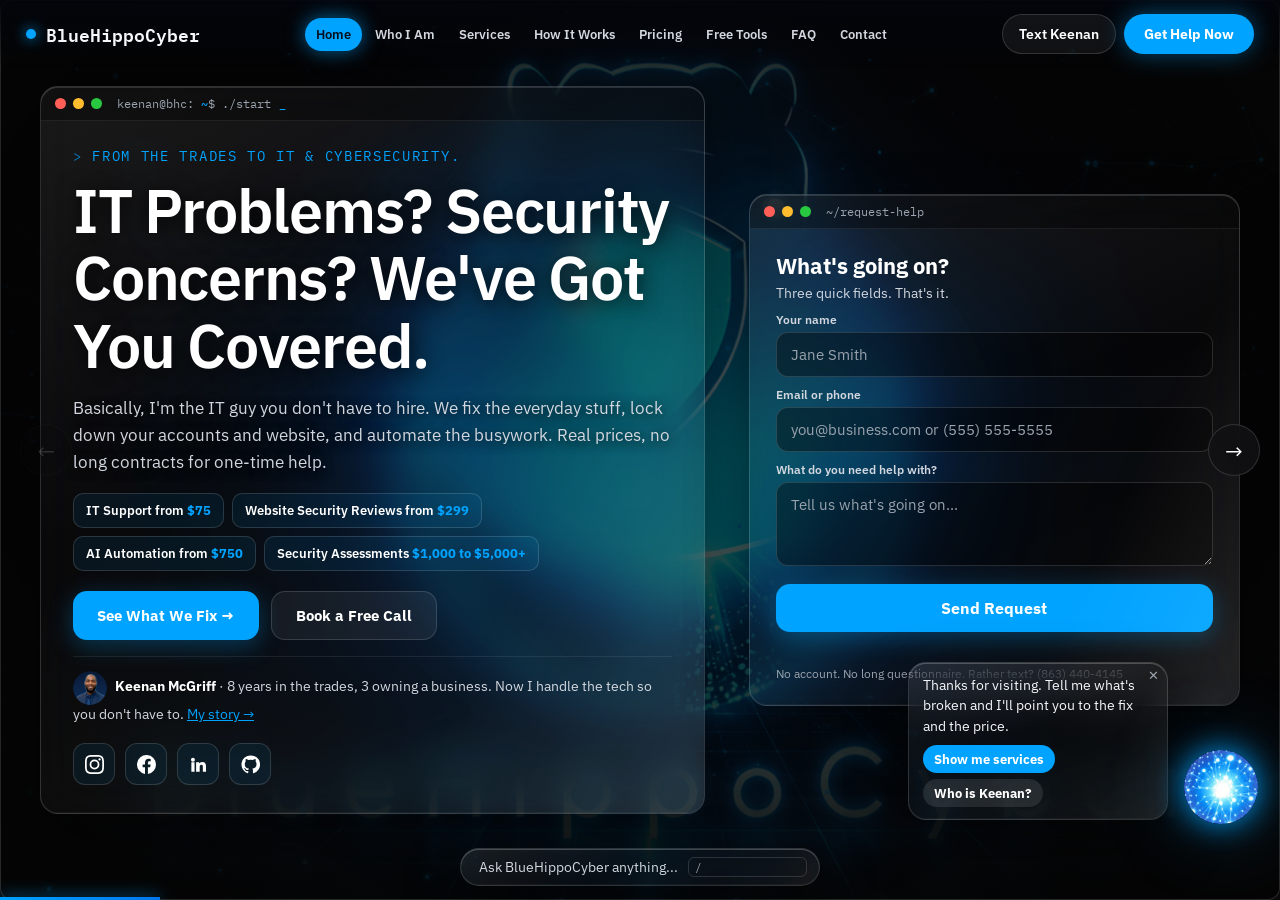
==== commit 14969c84: "Rewrite Who I Am story in Keenan's words: trades background, why BHC, industries served Co-Authored-" ====
--- a/index.html
+++ b/index.html
@@ -349,7 +349,7 @@
       <div class="glass plate float" style="animation-duration:8s">
         <div class="term"><i></i><i></i><i></i><span>keenan@bhc: <b>~</b>$ ./start<span class="cursor"></span></span></div>
         <div class="pad">
-          <div class="kicker">Ex-welder. Ran my own shop. Now I fix your IT.</div>
+          <div class="kicker">From the trades to IT &amp; cybersecurity.</div>
           <h1>IT Problems? Security Concerns? We've Got You Covered.</h1>
           <p class="lead">Basically, I'm the IT guy you don't have to hire. We fix the everyday stuff, lock down your accounts and website, and automate the busywork. Real prices, no long contracts for one-time help.</p>
           <div class="prices">
@@ -362,7 +362,7 @@
             <button class="btn btn-p" onclick="go('services')">See What We Fix →</button>
             <a class="btn btn-g" href="https://calendar.app.google/ikEVkrWRQRKCw77V7" target="_blank" rel="noopener">Book a Free Call</a>
           </div>
-          <div class="who"><img id="whoImg" alt="" /><b>Keenan McGriff</b> · 8 years welding, 3 running my own shop. Now I handle the tech so you don't have to. <a onclick="go('about')">My story →</a></div>
+          <div class="who"><img id="whoImg" alt="" /><b>Keenan McGriff</b> · 8 years in the trades, 3 owning a business. Now I handle the tech so you don't have to. <a onclick="go('about')">My story →</a></div>
           <div class="socials" data-socials></div>
         </div>
       </div>
@@ -391,20 +391,21 @@
     <div class="inner story">
       <div>
         <div class="kicker">Who's behind this</div>
-        <h2>I'm Keenan. I used to weld. Now I fix the tech that runs small businesses.</h2>
-        <p class="lead">8 years welding. 3 years running my own shop. I know what it's like when the printer dies right before a quote has to go out, or nobody can get into the email. I moved into IT and cybersecurity because I liked solving that stuff more than I liked burning rod.</p>
-        <p class="lead" style="margin-top:12px">So BlueHippoCyber is basically what I wished I had back then. One person who picks up, speaks plain English, tells you the price up front, and actually fixes it.</p>
+        <h2>I'm Keenan. I came up in the trades. Now I run the tech side for small businesses.</h2>
+        <p class="lead">I spent 8 years in industrial welding and fabrication, 3 of them owning and operating my own fabrication business. I closed that shop for family reasons, but the entrepreneur in me never shut off.</p>
+        <p class="lead" style="margin-top:12px">When I moved back to my hometown, I started digging into AI. Using it wasn't enough. I wanted to control it, understand exactly what it's doing, and know how to secure it. That took me straight into IT and cybersecurity, and that's how BlueHippoCyber was built.</p>
+        <p class="lead" style="margin-top:12px">Today we support businesses in remodeling and contracting, retail, and health and wellness, and we build AI agents that handle real business work.</p>
         <div class="btns" style="margin-top:22px"><button class="btn btn-p" onclick="go('services')">What I can fix →</button><a class="btn btn-g" href="sms:+18634404145">Text me directly</a></div>
       </div>
       <div class="glass float">
         <div class="term"><i></i><i></i><i></i><span>keenan@bhc: <b>~</b>$ cat about.txt</span></div>
         <img class="me" src="[data-uri]" alt="Keenan McGriff, founder of BlueHippoCyber" width="160" height="160" />
         <div class="pad facts">
-          <div><b>8 yrs</b><span>welding in the trades</span></div>
-          <div><b>3 yrs</b><span>running my own business</span></div>
+          <div><b>8 yrs</b><span>industrial welding &amp; fabrication</span></div>
+          <div><b>3 yrs</b><span>owning and operating a trades business</span></div>
           <div><b>Remote</b><span>help anywhere in the US</span></div>
           <div><b>Upfront</b><span>published prices, no surprise bills</span></div>
-          <p class="fine" style="margin-top:6px">Currently working through Security+ with hands-on labs. Pentesting beyond our own scoped reviews goes to a qualified partner, and I'll always tell you when that's the case.</p>
+          <p class="fine" style="margin-top:6px">Industries we support: remodeling &amp; contracting, retail, health &amp; wellness, and AI-driven business automation.</p>
         </div>
       </div>
     </div>
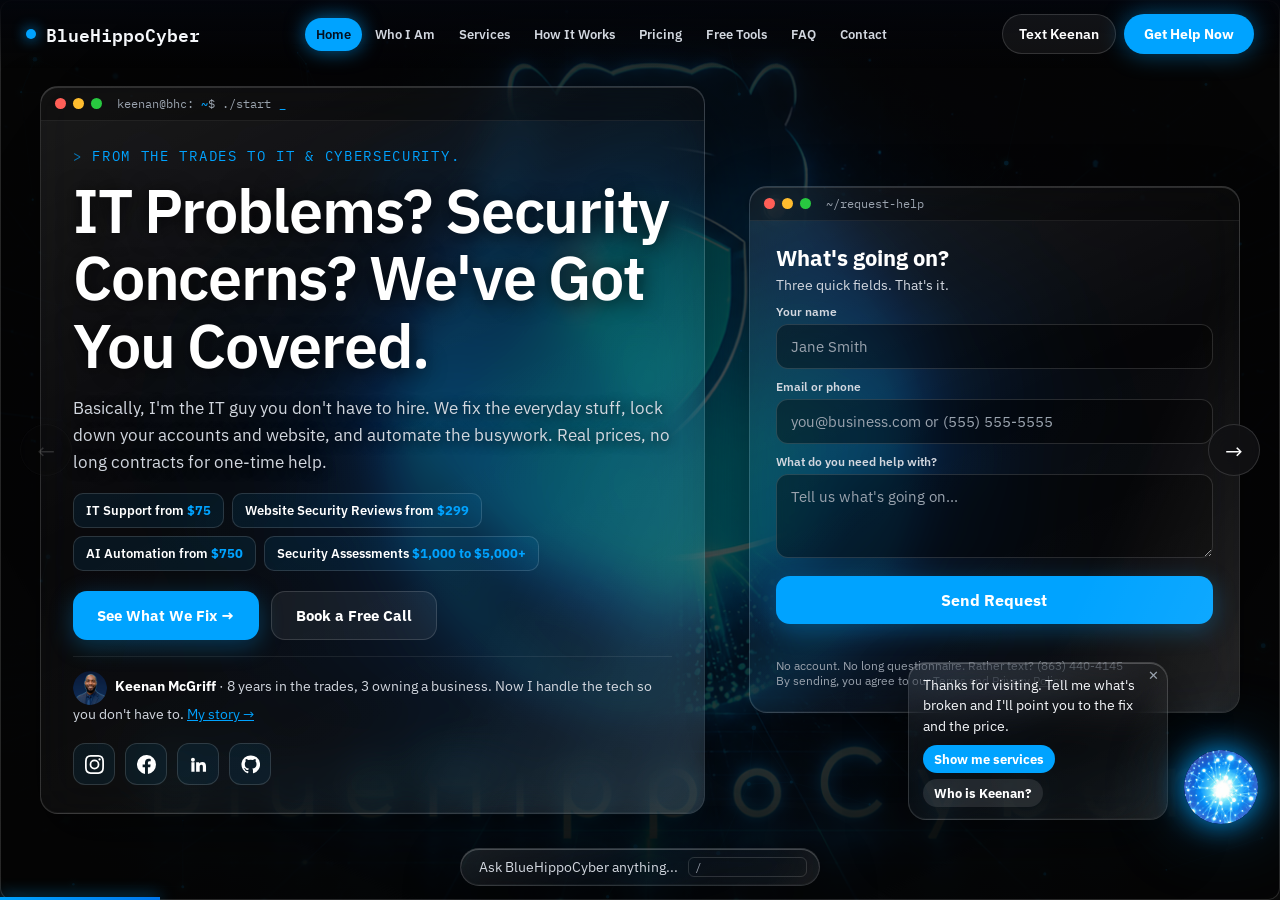
==== commit 00a1e2ae: "Legal pages (privacy, terms, SMS consent), chat open/close toggles, calmer orb; consent lines on for" ====
--- a/index.html
+++ b/index.html
@@ -380,7 +380,7 @@
           <input type="hidden" name="service" value="" /><input type="hidden" name="tier" value="" />
           <button class="btn btn-p" type="submit">Send Request</button>
           <div class="msg"></div>
-          <div class="fine">No account. No long questionnaire. Rather text? (863) 440-4145</div>
+          <div class="fine">No account. No long questionnaire. Rather text? (863) 440-4145<br/>By sending, you agree to our <a href="/terms">Terms</a> and <a href="/privacy">Privacy Policy</a>.</div>
         </div>
       </form>
     </div>
@@ -494,6 +494,7 @@
           <a class="glass" href="mailto:bluehippo.cyber@gmail.com">✉️ bluehippo.cyber@gmail.com</a>
           <a class="glass" href="https://calendar.app.google/ikEVkrWRQRKCw77V7" target="_blank" rel="noopener">📅 Book a call</a>
         </div>
+        <div class="client" style="font-size:12.5px;color:var(--mute)">&copy; 2026 BlueHippoCyber &middot; <a href="/terms">Terms</a> &middot; <a href="/privacy">Privacy</a></div>
         <div class="client"><b>Already a client?</b> Skip the form. Text or email Keenan directly with your business name.</div>
         <div class="socials" data-socials></div>
       </div>
@@ -516,6 +517,7 @@
           <input class="in" name="business" placeholder="Your business" />
           <button class="btn btn-p" type="submit">Send Request</button>
           <div class="msg"></div>
+          <div class="fine">By sending, you agree to our <a href="/terms">Terms</a> and <a href="/privacy">Privacy Policy</a>. If you give a phone number, we'll only text you about your request. Msg &amp; data rates may apply. Reply STOP to opt out.</div>
         </div>
       </form>
     </div>
@@ -538,6 +540,7 @@
 <div class="glass chatbox" id="chatbox">
   <div class="term"><span><i style="background:#28c840"></i> bhc-assistant <b>online</b></span><button onclick="toggleChat(false)" aria-label="Close chat">✕</button></div>
   <a class="human" href="sms:+18634404145">Rather talk to a person? <b>Text Keenan directly →</b></a>
+  <div class="fine" style="padding:6px 14px 0">AI assistant. Never share passwords or sensitive info in chat.</div>
   <div class="log" id="log"></div>
   <div class="quick" id="quick"></div>
   <div class="chat-in"><input class="in" id="chatInput" placeholder="Describe your problem..." /><button onclick="sendChat()">Send</button></div>
@@ -932,12 +935,12 @@
 // it leans toward the cursor a little, so it feels alive
 window.addEventListener('mousemove',e=>{
   const w=$('orbWrap'); if(isMobile()||!w.dataset.x) return;
-  const dx=e.clientX-(+w.dataset.x+37), dy=e.clientY-(+w.dataset.y+37), d=Math.hypot(dx,dy)||1, pull=Math.min(28,d/12);
+  const dx=e.clientX-(+w.dataset.x+37), dy=e.clientY-(+w.dataset.y+37), d=Math.hypot(dx,dy)||1, pull=d>260?0:Math.min(6,d/30);
   mx=dx/d*pull; my=dy/d*pull; w.style.transition='transform .9s cubic-bezier(.2,.8,.2,1)';
   w.style.transform=`translate(${+w.dataset.x+mx}px,${+w.dataset.y+my}px)`;
   clearTimeout(w._t); w._t=setTimeout(()=>w.style.transition='',900);
 });
-$('orb').onclick=()=>toggleChat(true);
+$('orb').onclick=()=>toggleChat(!$('chatbox').classList.contains('on'));
 $('tip').onclick=()=>toggleChat(true);
 
 /* ============ chat ============ */
@@ -951,7 +954,8 @@
       $('quick').innerHTML=QUICK.map(([t],i)=>`<button onclick="quickAsk(${i})">${t}</button>`).join(''); }
     setTimeout(()=>$('chatInput').focus(),300); track_('chat_opened'); }
 }
-$('dock').onclick=()=>toggleChat(true);
+$('dock').onclick=()=>toggleChat(!$('chatbox').classList.contains('on'));
+document.addEventListener('click',e=>{ if($('chatbox').classList.contains('on') && !e.target.closest('#chatbox,#orbWrap,#dock')) toggleChat(false); });
 $('chatInput').addEventListener('keydown',e=>{if(e.key==='Enter')sendChat();});
 function quickAsk(i){ $('quick').innerHTML=''; $('chatInput').value=QUICK[i][0]; sendChat(); }
 function navTo(k){ if(BY[k]) openService(k); else if(k==='pricing') go('pricing'); else if(IDS.includes(k)) go(k); }
